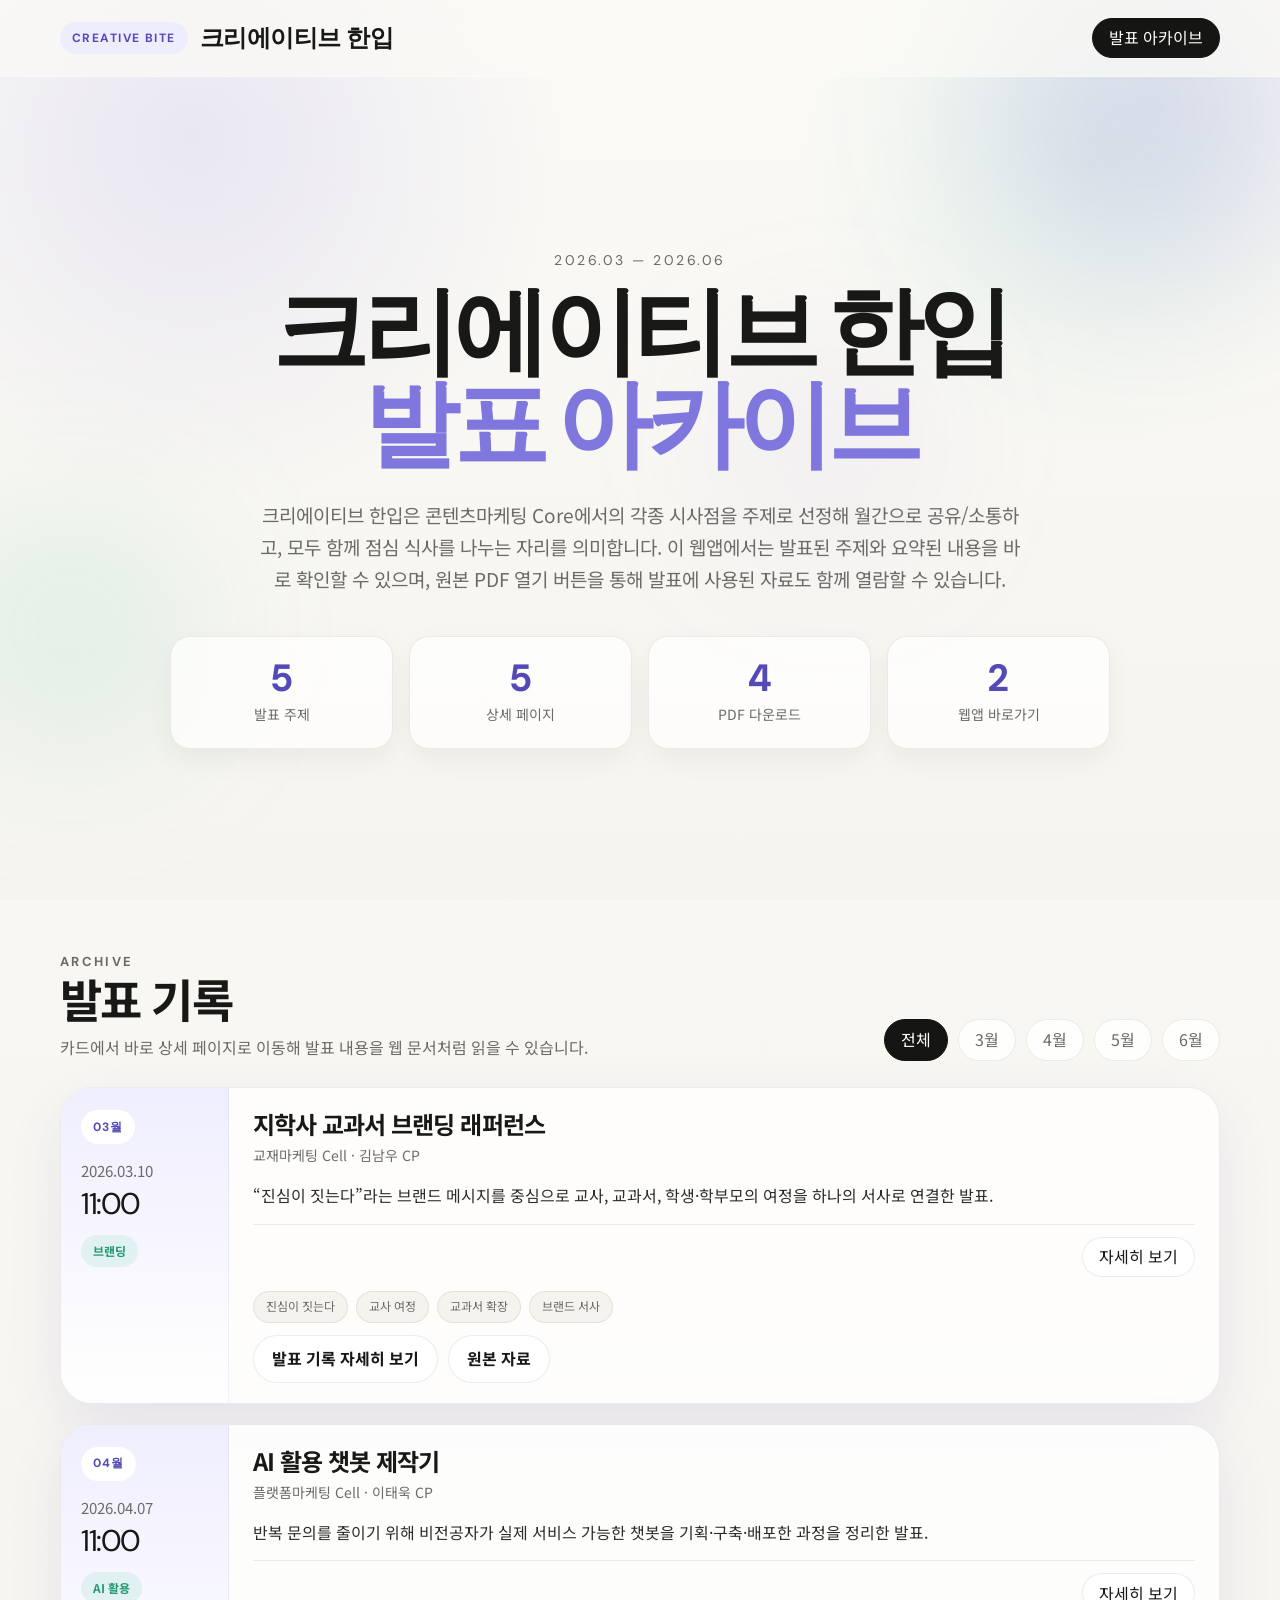
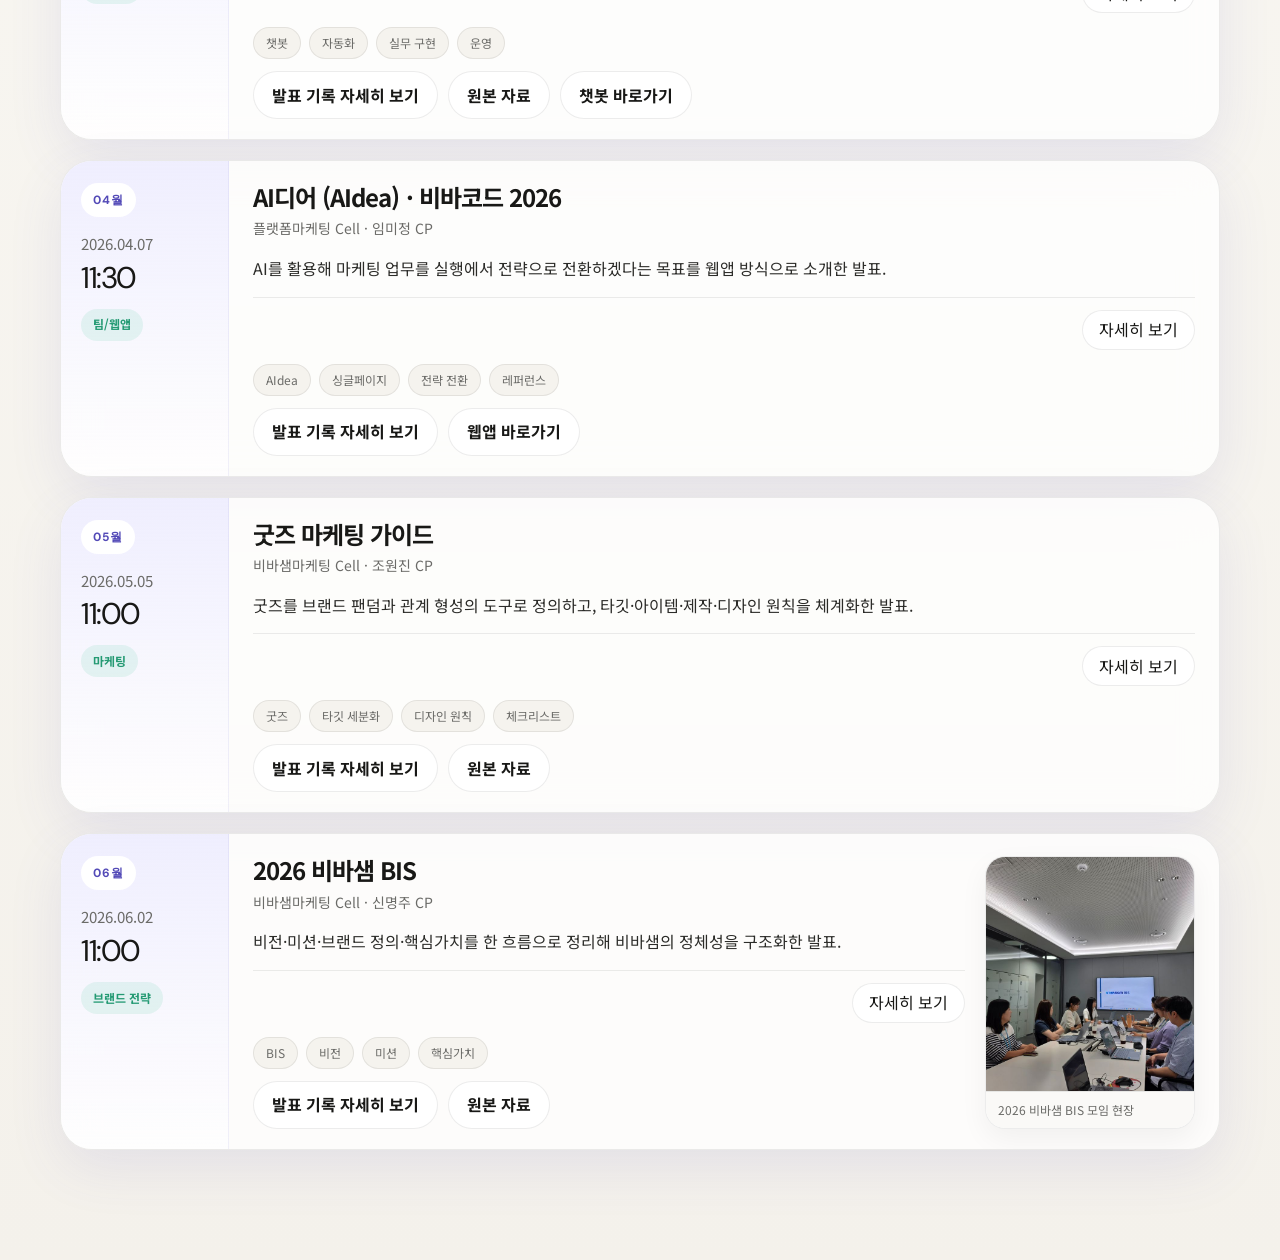
==== index.html @ b195ba06 "Update index.html" ====
<!DOCTYPE html>
<html lang="ko">
<head>
  <meta charset="UTF-8" />
  <meta name="viewport" content="width=device-width, initial-scale=1.0" />
  <title>크리에이티브 한입 · 2026 발표 아카이브</title>
  <meta name="description" content="2026년 3월부터 6월까지의 Creative Bite 발표를 주제별 상세 페이지로 연결하는 웹앱" />
  <link rel="preconnect" href="https://fonts.googleapis.com" />
  <link rel="preconnect" href="https://fonts.gstatic.com" crossorigin />
  <link href="https://fonts.googleapis.com/css2?family=DM+Sans:wght@400;500;700;800&family=Noto+Sans+KR:wght@300;400;500;700;800&display=swap" rel="stylesheet" />
  <link rel="stylesheet" href="./styles.css" />
</head>
<body>
  <div class="page-bg" aria-hidden="true">
    <span class="orb orb-a"></span>
    <span class="orb orb-b"></span>
    <span class="orb orb-c"></span>
  </div>
  <header class="site-header">
    <div class="container header-inner">
      <a class="brand" href="#top">
        <span class="brand-mark">Creative Bite</span>
        <strong>크리에이티브 한입</strong>
      </a>
      <nav class="site-nav">
        <a href="#archive" class="is-current">발표 아카이브</a>
      </nav>
    </div>
  </header>
  <main id="top">
    <section class="hero reveal">
      <div class="container hero-inner">
        <p class="hero-kicker">2026.03 — 2026.06</p>
        <h1>크리에이티브 한입<br /><span>발표 아카이브</span></h1>
        <p class="hero-desc">크리에이티브 한입은 콘텐츠마케팅 Core에서의 각종 시사점을 주제로 선정해 월간으로 공유/소통하고, 모두 함께 점심 식사를 나누는 자리를 의미합니다. 이 웹앱에서는 발표된 주제와 요약된 내용을 바로 확인할 수 있으며, 원본 PDF 열기 버튼을 통해 발표에 사용된 자료도 함께 열람할 수 있습니다.</p>
        <div class="hero-stats">
          <article class="stat-card"><strong>5</strong><span>발표 주제</span></article>
          <article class="stat-card"><strong>5</strong><span>상세 페이지</span></article>
          <article class="stat-card"><strong>4</strong><span>PDF 다운로드</span></article>
          <article class="stat-card"><strong>2</strong><span>웹앱 바로가기</span></article>
        </div>
      </div>
    </section>
    <section id="archive" class="archive-section">
      <div class="container">
        <div class="archive-top reveal">
          <div>
            <p class="section-kicker">Archive</p>
            <h2>발표 기록</h2>
            <p>카드에서 바로 상세 페이지로 이동해 발표 내용을 웹 문서처럼 읽을 수 있습니다.</p>
          </div>
          <div class="filter-group" role="tablist" aria-label="월별 필터">
            <button class="filter-chip is-active" type="button" data-filter="all">전체</button>
            <button class="filter-chip" type="button" data-filter="03">3월</button>
            <button class="filter-chip" type="button" data-filter="04">4월</button>
            <button class="filter-chip" type="button" data-filter="05">5월</button>
            <button class="filter-chip" type="button" data-filter="06">6월</button>
          </div>
        </div>
        <div id="sessionGrid" class="session-grid"></div>
      </div>
    </section>
  </main>
  <script>
const filters = document.querySelectorAll('.filter-chip');
const grid = document.getElementById('sessionGrid');
const sessions = [{"id": "s1", "slug": "session-01-branding.html", "month": "03", "date": "2026.03.10", "time": "11:00", "type": "브랜딩", "title": "지학사 교과서 브랜딩 래퍼런스", "speaker": "교재마케팅 Cell · 김남우 CP", "summary": "“진심이 짓는다”라는 브랜드 메시지를 중심으로 교사, 교과서, 학생·학부모의 여정을 하나의 서사로 연결한 발표.", "overview": "교과서를 단순한 제품 소개가 아니라 교육 현장을 함께 만드는 경험으로 재해석한 발표입니다. 교사의 생애 주기, 교과서의 콘텐츠 확장, 학생·학부모와 이어지는 성장 구조를 브랜드 언어로 번역했습니다.", "cover": "https://www.genspark.ai/api/files/s/9oQ9Ynzz", "sheet": "https://www.genspark.ai/api/files/s/b9rLdTDA", "pdf_asset": "./assets/pdfs/s1-branding.pdf", "tags": ["진심이 짓는다", "교사 여정", "교과서 확장", "브랜드 서사"], "sections": [["브랜드 메시지의 출발점", "발표의 중심은 “진심이 짓는다”입니다. 기능이나 스펙보다 교육을 대하는 태도를 브랜드 핵심으로 두고, 메시지 전체를 감정과 철학의 언어로 설계합니다."], ["선생님의 여정 설계", "임용 준비, 첫 수업, 수업 운영, 졸업식까지 교사의 시간을 세밀하게 관찰합니다. 브랜드는 특정 캠페인이 아니라 선생님의 긴 여정에 함께하는 조력자로 정의됩니다."], ["교과서 경험의 콘텐츠화", "교과서를 ASMR, 장르 영화제, 4컷 만화, 올림픽형 콘텐츠처럼 새롭게 번역합니다. 익숙한 학습 자료를 다시 보고 싶게 만드는 콘텐츠 전략이 핵심입니다."], ["T-Solution과 디지털 확장", "AI 디지털 교과서와 T-Solution을 통해 종이책 이후의 경험까지 연결합니다. 브랜드는 교재를 넘어서 수업 도구와 미래 교육 환경으로 확장됩니다."], ["학생·학부모 접점 확대", "장학, 상담, 문해력 강연 등 학생과 학부모로 이어지는 접점을 함께 설계합니다. 학교 안의 브랜드가 가정과 지역사회까지 확장되는 구조를 보여줍니다."], ["채널 운영의 관점", "유튜브, 인스타그램, 커뮤니티, 뉴스레터 등 여러 채널을 쓰더라도 메시지의 중심은 하나입니다. 결국 중요한 것은 채널 수가 아니라 진심의 일관성입니다."]], "highlights": ["브랜드는 기능보다 태도의 언어로 기억된다", "교사의 생애 여정을 함께 설계하는 브랜드", "교과서는 콘텐츠로 다시 태어날 수 있다", "디지털 확장은 제품 확장이 아니라 경험 확장이다"], "points": ["브랜드 메시지를 감정과 여정 중심으로 설계", "교과서 경험을 다양한 콘텐츠 포맷으로 번역", "AI 디지털 교과서와 연계한 미래 확장성 제시", "학생·학부모까지 연결되는 교육 브랜드 구조 제안"], "questions": ["우리 브랜드에서 가장 먼저 정리해야 할 진정성의 언어는 무엇인가?", "교사·학생·학부모를 하나의 경험으로 잇는 콘텐츠는 무엇이 될 수 있는가?", "제품 소개를 브랜드 서사로 전환하려면 어떤 표현이 필요한가?"], "links": [["원본 PDF 열기", "https://www.genspark.ai/api/files/s/IzLdm8oP"], ["자료 다운로드", "https://www.genspark.ai/api/files/s/IzLdm8oP"]]}, {"id": "s2", "slug": "session-02-chatbot.html", "month": "04", "date": "2026.04.07", "time": "11:00", "type": "AI 활용", "title": "AI 활용 챗봇 제작기", "speaker": "플랫폼마케팅 Cell · 이태욱 CP", "summary": "반복 문의를 줄이기 위해 비전공자가 실제 서비스 가능한 챗봇을 기획·구축·배포한 과정을 정리한 발표.", "overview": "이 발표는 단순히 AI 도구를 소개하는 것이 아니라, 실무 문제를 어떻게 정의하고 어떤 데이터 구조로 챗봇 품질을 높였는지를 보여줍니다. 기획, 데이터 정리, 구현, 배포, 운영까지 한 흐름으로 확인할 수 있습니다.", "cover": "https://www.genspark.ai/api/files/s/4UhWfB0h", "sheet": "https://www.genspark.ai/api/files/s/XIqtCAbv", "pdf_asset": "./assets/pdfs/s2-chatbot.pdf", "tags": ["챗봇", "자동화", "실무 구현", "운영"], "sections": [["문제 발견", "스콘 e-book과 PDF 관련 문의가 반복되면서 응대 효율 문제가 커졌습니다. 챗봇은 단순한 실험이 아니라 실제 고객 문의를 줄이기 위한 해법으로 출발합니다."], ["문의 유형 분류", "어떤 문의는 챗봇이 바로 답할 수 있고, 어떤 문의는 내부 확인이 필요합니다. 이 구분이 정확할수록 챗봇의 신뢰도와 운영 효율이 높아집니다."], ["도구 선택 전략", "ChatGPT, Claude, Genspark, Google AI Studio를 단계별 용도에 맞춰 조합합니다. 중요한 것은 최신 도구보다 업무 단계에 맞는 배치입니다."], ["데이터 구조화", "가입 경로, 자료 제공 범위, 교재 정보 같은 실무 데이터를 구조화해 챗봇 답변 기반을 만듭니다. AI 품질의 핵심은 결국 데이터 정리 수준입니다."], ["구현과 배포", "API 키 노출 이슈, 연결 오류, 배포 환경 문제를 해결하며 실제 웹앱 형태까지 구현합니다. 서비스 가능한 형태로 배포했다는 점이 이 발표의 강점입니다."], ["운영 시야", "챗봇은 배포 후가 더 중요합니다. 관리자 페이지, 답변 업데이트, 모델 업그레이드 계획까지 운영 관점이 함께 제시됩니다."]], "highlights": ["도구보다 먼저 정리해야 할 것은 문제 정의다", "챗봇의 품질은 데이터 구조에서 결정된다", "실험에서 끝나지 않고 배포 가능한 서비스로 연결했다", "운영까지 고려해야 진짜 실무형 AI 프로젝트가 된다"], "points": ["반복 문의 자동화와 이관 기준을 함께 설계", "여러 AI 도구를 단계별로 조합한 실무 전략 제시", "GitHub·Vercel 기반 실제 배포 경험 포함", "사후 운영과 업데이트 체계까지 고려한 설계"], "questions": ["우리 조직에서 가장 먼저 자동화할 수 있는 반복 문의는 무엇인가?", "정확한 답변을 위해 어떤 데이터부터 표준화해야 하는가?", "파일럿이 아닌 운영형 프로젝트로 가기 위해 필요한 조건은 무엇인가?"], "links": [["원본 PDF 열기", "https://www.genspark.ai/api/files/s/ui6oKfRd"], ["자료 다운로드", "https://www.genspark.ai/api/files/s/ui6oKfRd"], ["챗봇 바로가기", "https://visang-chatbot.vercel.app/"]]}, {"id": "s3", "slug": "session-03-aidea.html", "month": "04", "date": "2026.04.07", "time": "11:30", "type": "팀/웹앱", "title": "AI디어 (AIdea) · 비바코드 2026", "speaker": "플랫폼마케팅 Cell · 임미정 CP", "summary": "AI를 활용해 마케팅 업무를 실행에서 전략으로 전환하겠다는 목표를 웹앱 방식으로 소개한 발표.", "overview": "팀 소개, 핵심 목표, 레퍼런스, 일정, 협업 태도를 웹앱 구조로 자연스럽게 보여준 사례입니다. 발표 자료 자체가 경험형 인터페이스였기 때문에, 이번 아카이브의 상세 페이지 역시 그 흐름을 이어 웹 문서형으로 구성했습니다.", "cover": "", "sheet": "", "tags": ["AIdea", "싱글페이지", "전략 전환", "레퍼런스"], "sections": [["팀의 선언", "AI디어는 아이디어를 AI로 현실로 만드는 팀이라는 한 문장으로 시작합니다. 출발점부터 명확해서 페이지 전체가 같은 방향으로 읽힙니다."], ["세 가지 핵심 목표", "콘텐츠 기획·제작 자동화, 데이터 기반 성과 분석, 반복 업무 최소화라는 세 축이 발표의 중심입니다. 목표 정의가 간결해 전체 구조를 빠르게 이해할 수 있습니다."], ["레퍼런스 큐레이션", "피그마 버즈, 태블로, ChatGPT·Claude·Gemini, 나노바나나, Sora·Runway 등 다양한 레퍼런스가 이어집니다. 단순 나열이 아니라 어떤 업무를 바꿀지 맥락과 함께 제시됩니다."], ["웹앱 자체가 발표 방식", "문서가 아닌 싱글 페이지 웹앱을 통해 발표 내용을 전달합니다. 보는 방식과 전달 내용이 일치해 설득력이 높습니다."], ["활동 로드맵", "4월부터 11월까지의 일정이 단계별로 정리되어 프로젝트 로드맵처럼 읽힙니다. 탐색에서 적용까지의 흐름이 분명합니다."], ["AI와 사람의 협업 문화", "Special Thanks와 협업 레퍼런스를 통해 도구 사용을 넘어 새로운 협업 태도를 보여줍니다. AI를 동료처럼 다루는 감각이 인상적입니다."]], "highlights": ["아이디어 → 실행 → 효율 → 전략", "발표 자료가 곧 웹 경험이 되는 구조", "레퍼런스를 실행 언어로 번역한 팀 소개", "사람과 AI가 함께 만드는 협업 문화"], "points": ["팀 목표를 한눈에 읽히는 웹앱 구조로 정리", "실무형 AI 레퍼런스를 맥락 있게 큐레이션", "발표 방식 자체를 경험형 인터페이스로 설계", "이번 아카이브 상세 페이지의 기준 무드가 된 발표"], "questions": ["우리 팀은 AI를 통해 어떤 업무를 전략 업무로 바꾸고 싶은가?", "레퍼런스를 수집하는 단계에서 실행 단계로 넘어가기 위한 장치는 무엇인가?", "문서 대신 웹앱으로 발표할 때 전달 경험은 어떻게 달라지는가?"], "links": [["AIdea 웹앱 보기", "https://roraa21.github.io/AIdea/"]]}, {"id": "s4", "slug": "session-04-goods.html", "month": "05", "date": "2026.05.05", "time": "11:00", "type": "마케팅", "title": "굿즈 마케팅 가이드", "speaker": "비바샘마케팅 Cell · 조원진 CP", "summary": "굿즈를 브랜드 팬덤과 관계 형성의 도구로 정의하고, 타깃·아이템·제작·디자인 원칙을 체계화한 발표.", "overview": "굿즈를 예쁜 사은품이 아니라 브랜드 아이덴티티를 확장하는 매개체로 다룬 발표입니다. 타깃 세분화부터 제작사 체크리스트, 디자인 원칙까지 실무에 바로 적용할 수 있는 구조로 정리되어 있습니다.", "cover": "https://www.genspark.ai/api/files/s/DLvQC9Pe", "sheet": "https://www.genspark.ai/api/files/s/cSOfjOAx", "pdf_asset": "./assets/pdfs/s4-goods.pdf", "tags": ["굿즈", "타깃 세분화", "디자인 원칙", "체크리스트"], "sections": [["굿즈의 정의", "굿즈는 단순 증정품이 아니라 브랜드 정체성을 담는 파생 상품으로 제시됩니다. 사용성과 감정적 연결을 동시에 만드는 것이 핵심입니다."], ["5단계 프로세스", "타깃 세분화, 아이템 선정, 업체 서칭, 기획·디자인, 제작·발주라는 흐름으로 정리됩니다. 감이 아니라 프로세스로 접근하는 실무 감각이 돋보입니다."], ["타깃별 전략 차별화", "VIP, 관심 고객, 잠재 고객으로 구분해 예산과 아이템을 다르게 설계합니다. 누구에게 주는지에 따라 굿즈의 역할이 달라진다는 관점이 중요합니다."], ["아이템 라인업 설계", "프리미엄형, 실용형, 확산형으로 나뉜 아이템 구성이 제안됩니다. 굿즈를 단순히 예산으로만 고르지 않고 목적과 맥락으로 고릅니다."], ["업체 선정 체크리스트", "품질, 단가, 납기, 패키징, 샘플 확인 등 실행 단계에서 발생할 수 있는 리스크를 미리 점검합니다. 예쁜 시안보다 안정적인 실행이 더 중요하다는 메시지가 분명합니다."], ["비바샘다운 디자인", "로고를 과하게 드러내지 않고 비버샘 캐릭터와 블루톤의 톤앤매너를 자연스럽게 녹여냅니다. 결국 “소장하고 싶은 굿즈”가 되어야 한다는 관점입니다."]], "highlights": ["굿즈는 팬덤의 시작점이 될 수 있다", "같은 굿즈라도 타깃에 따라 전략이 달라진다", "체크리스트는 실행의 완성도를 만든다", "브랜드 노출보다 사용 경험이 먼저다"], "points": ["굿즈를 브랜드 관계 형성 도구로 재정의", "VIP·관심·잠재 고객별 전략 분리", "제작사 선정 시 실무 체크리스트 강화", "자연스러운 브랜드 표현을 위한 디자인 원칙 제시"], "questions": ["우리 브랜드 굿즈는 어떤 감정을 남겨야 하는가?", "타깃에 따라 아이템과 예산을 나누는 기준은 무엇이어야 하는가?", "브랜드 노출과 실제 사용성을 함께 만족시키는 표현은 무엇인가?"], "links": [["원본 PDF 열기", "https://www.genspark.ai/api/files/s/mjY7ss4R"], ["자료 다운로드", "https://www.genspark.ai/api/files/s/mjY7ss4R"]]}, {"id": "s5", "slug": "session-05-bis.html", "month": "06", "date": "2026.06.02", "time": "11:00", "type": "브랜드 전략", "title": "2026 비바샘 BIS", "speaker": "비바샘마케팅 Cell · 신명주 CP", "summary": "비전·미션·브랜드 정의·핵심가치를 한 흐름으로 정리해 비바샘의 정체성을 구조화한 발표.", "overview": "비바샘을 “교사를 가장 잘 이해하는 교수·학습 플랫폼”으로 정의하고, 브랜드가 지향해야 할 비전과 약속을 한 문장씩 선명하게 정리한 발표입니다. 전략 문서를 서비스 언어로 번역하기 좋은 구조를 가지고 있습니다.", "cover": "https://www.genspark.ai/api/files/s/xaPbjAXh", "sheet": "https://www.genspark.ai/api/files/s/4XzErFbE", "pdf_asset": "./assets/pdfs/s5-bis.pdf", "hero_image": "./assets/images/s5-bis-meeting.jpg", "hero_image_alt": "2026 비바샘 BIS 모임 회의 사진", "hero_image_caption": "2026 비바샘 BIS 모임 현장", "tags": ["BIS", "비전", "미션", "핵심가치"], "sections": [["브랜드 비전", "비바샘은 교수·학습 원스톱 생태계를 구축해 교사가 가장 먼저 찾는 파트너가 되는 것을 비전으로 둡니다. 플랫폼을 넘어 생태계라는 단어를 쓰는 점이 중요합니다."], ["브랜드 미션", "선생님이 원하는 교육을 실현하는 데 필요한 모든 것을 지원한다는 문장으로 미션이 정리됩니다. 기능 제공보다 교육 실현의 조력자 역할을 강조합니다."], ["브랜드 정의", "“선생님을 가장 잘 이해하는 교수·학습 플랫폼”이라는 정의가 발표의 중심축입니다. 누구를 위해 존재하는지, 어떤 태도를 갖는지 한 문장으로 명확히 보여줍니다."], ["핵심가치", "현장성, 혁신, 동행이라는 세 가지 가치가 제시됩니다. 실용성, AI·에듀테크, 여정 지원이 각각의 가치와 연결됩니다."], ["에센스와 약속", "상상하던 교육의 실현이라는 브랜드 에센스가 약속의 문장으로 이어집니다. 추상적인 브랜드 표현을 서비스 경험 언어로 옮기기 쉽도록 정리된 구조입니다."], ["태그라인과 슬로건", "“선생님 곁의 가장 완벽한 교육 파트너”, “내일을 위한 매일의 선택” 등의 문장이 브랜드 말투를 완성합니다. 전략이 곧 문장 시스템으로 정리된 사례입니다."]], "highlights": ["원스톱 교수·학습 생태계", "교사를 가장 잘 이해하는 플랫폼", "현장성 · 혁신 · 동행", "전략 문장이 곧 브랜드 경험의 기준이 된다"], "points": ["비전·미션·정의를 한 흐름으로 명확히 연결", "교사 이해를 브랜드 중심축으로 설정", "핵심가치를 서비스 방향성과 연결", "태그라인·슬로건까지 일관된 메시지 시스템 구축"], "questions": ["우리 서비스가 실제로 가장 잘 전달하는 브랜드 가치는 무엇인가?", "교사가 가장 먼저 찾는 파트너가 되기 위해 보완할 경험은 무엇인가?", "브랜드 정의를 실제 기능과 콘텐츠로 바꿀 때 필요한 우선순위는 무엇인가?"], "links": [["원본 PDF 열기", "https://www.genspark.ai/api/files/s/uDLeTXw8"], ["자료 다운로드", "https://www.genspark.ai/api/files/s/uDLeTXw8"]]}];

function cardTemplate(session){
  const primaryLink = session.pdf_asset
    ? session.pdf_asset
    : (session.links && session.links.length ? (session.links.find(link => !link[0].includes('챗봇')) || [null, ''])[1] : '');
  const primaryLabel = session.pdf_asset
    ? '원본 자료'
    : ((session.links && session.links.length && (session.links.find(link => !link[0].includes('챗봇')) || ['',''])[0].includes('웹앱')) ? '웹앱 바로가기' : '원본 자료');
  const resourceBtn = primaryLink
    ? `<a class="topic-btn secondary" href="${primaryLink}" target="_blank" rel="noreferrer">${primaryLabel}</a>`
    : '';
  const chatbotLink = session.links && session.links.length
    ? session.links.find(link => link[0].includes('챗봇'))
    : null;
  const chatbotBtn = chatbotLink
    ? `<a class="topic-btn secondary" href="${chatbotLink[1]}" target="_blank" rel="noreferrer">챗봇 바로가기</a>`
    : '';
  const points = session.points ? session.points.slice(0, 3).map(point => `<li>${point}</li>`).join('') : '';
  const archivePhoto = session.hero_image
    ? `<figure class="session-photo"><img src="${session.hero_image}" alt="${session.hero_image_alt || session.title}" /><figcaption>${session.hero_image_caption || session.title}</figcaption></figure>`
    : '';
  const topClass = session.hero_image ? 'session-top has-media' : 'session-top';
  return `
    <article class="session-card reveal">
      <div class="session-shell">
        <aside class="session-aside">
          <span class="month-chip">${session.month}월</span>
          <p class="session-date">${session.date}</p>
          <p class="session-time">${session.time}</p>
          <span class="type-chip">${session.type}</span>
        </aside>
        <div class="session-main">
          <div class="${topClass}">
            <div class="session-top-copy">
              <h3 class="session-title">${session.title}</h3>
              <p class="session-speaker">${session.speaker}</p>
              <p class="session-summary">${session.summary}</p>
              <div class="session-divider"></div>
              <div class="session-control-row"><button class="toggle-btn" type="button">자세히 보기</button></div>
              <div class="tag-list">${session.tags.map(tag => `<span class="tag">${tag}</span>`).join('')}</div>
              <div class="session-actions">
                <a class="topic-btn secondary" href="./${session.slug}">발표 기록 자세히 보기</a>
                ${resourceBtn}
                ${chatbotBtn}
              </div>
            </div>
            ${archivePhoto}
          </div>
          <div class="session-detail">
            <div class="detail-grid">
              <section class="detail-panel">
                <h4>발표 개요</h4>
                <p>${session.overview}</p>
              </section>
              <section class="detail-panel">
                <h4>핵심 포인트</h4>
                <ul class="bullet-list">${points}</ul>
              </section>
            </div>
          </div>
        </div>
      </div>
    </article>`;
}

function render(filter='all'){
  const filtered = filter === 'all' ? sessions : sessions.filter(s => s.month === filter);
  grid.innerHTML = filtered.map(cardTemplate).join('');
  grid.querySelectorAll('.toggle-btn').forEach(btn => {
    btn.addEventListener('click', () => {
      const card = btn.closest('.session-card');
      const opened = card.classList.toggle('is-open');
      btn.textContent = opened ? '접기' : '자세히 보기';
    });
  });
  observeReveals();
}

filters.forEach(btn => {
  btn.addEventListener('click', () => {
    filters.forEach(b => b.classList.remove('is-active'));
    btn.classList.add('is-active');
    render(btn.dataset.filter);
  });
});

function observeReveals(){
  const els = document.querySelectorAll('.reveal');
  const io = new IntersectionObserver((entries) => {
    entries.forEach(entry => { if(entry.isIntersecting) entry.target.classList.add('is-visible'); });
  }, {threshold:.12});
  els.forEach(el => io.observe(el));
}

render();
observeReveals();
</script>
</body>
</html>
---- styles.css ----
:root {
  --bg: #fbfaf6;
  --bg-2: #f4f1eb;
  --surface: rgba(255,255,255,.82);
  --surface-strong: rgba(255,255,255,.96);
  --line: rgba(18,18,18,.08);
  --line-strong: rgba(83,74,183,.16);
  --text: #181816;
  --text-muted: #6b6b68;
  --purple-100: #eeedfe;
  --purple-300: #afa9ec;
  --purple-500: #7f77dd;
  --purple-700: #534ab7;
  --mint-100: #e1f5ee;
  --mint-500: #249a73;
  --ink: #151513;
  --shadow: 0 18px 54px rgba(83,74,183,.10);
  --shadow-soft: 0 10px 28px rgba(0,0,0,.05);
  --radius-xl: 32px;
  --radius-lg: 26px;
  --radius-md: 20px;
  --radius-sm: 16px;
  --container: 1160px;
}
*{box-sizing:border-box}
html{scroll-behavior:smooth}
body{margin:0;font-family:'Noto Sans KR',sans-serif;background:linear-gradient(180deg,var(--bg),var(--bg-2));color:var(--text);line-height:1.7;overflow-x:hidden}
a{text-decoration:none;color:inherit}
img{max-width:100%;display:block}
button{font:inherit}
.page-bg{position:fixed;inset:0;pointer-events:none;z-index:-1;background:radial-gradient(circle at 15% 15%, rgba(127,119,221,.14), transparent 28%),radial-gradient(circle at 85% 18%, rgba(93,202,165,.12), transparent 22%),linear-gradient(180deg,#fbfaf6 0%,#f6f4ef 100%)}
.orb{position:absolute;border-radius:999px;filter:blur(80px);animation:float 9s ease-in-out infinite}
.orb-a{width:320px;height:320px;top:-50px;right:-30px;background:rgba(127,119,221,.20)}
.orb-b{width:220px;height:220px;left:-40px;bottom:18%;background:rgba(93,202,165,.18);animation-delay:2s}
.orb-c{width:170px;height:170px;left:58%;top:40%;background:rgba(175,169,236,.16);animation-delay:4s}
@keyframes float{0%,100%{transform:translate(0,0)}50%{transform:translate(10px,-22px)}}
.container{width:min(calc(100% - 40px), var(--container));margin:0 auto}
.site-header{position:sticky;top:0;z-index:20;backdrop-filter:blur(18px);background:rgba(251,250,246,.72);border-bottom:1px solid rgba(255,255,255,.4)}
.header-inner{min-height:76px;display:flex;align-items:center;justify-content:space-between;gap:24px}
.brand{display:inline-flex;align-items:center;gap:12px;font-family:'DM Sans',sans-serif;letter-spacing:-.03em}
.brand-mark{display:inline-flex;align-items:center;justify-content:center;min-height:32px;padding:0 12px;border-radius:999px;background:var(--purple-100);color:var(--purple-700);font-size:12px;font-weight:700;letter-spacing:.12em;text-transform:uppercase}
.brand strong{font-size:24px}
.site-nav{display:flex;gap:12px;flex-wrap:wrap}
.site-nav a{min-height:40px;padding:0 16px;border-radius:999px;border:1px solid var(--line);display:inline-flex;align-items:center;background:rgba(255,255,255,.8);color:var(--text-muted)}
.site-nav a:hover,.site-nav a.is-current{background:var(--ink);border-color:var(--ink);color:#fff}
.hero{min-height:calc(100vh - 76px);display:flex;align-items:center;text-align:center;padding:88px 0 68px}
.hero-inner{max-width:940px}
.hero-kicker,.page-kicker{margin:0 0 14px;font-family:'DM Sans',sans-serif;color:var(--text-muted);font-size:14px;letter-spacing:.18em;text-transform:uppercase}
h1,.page-title{margin:0;font-family:'DM Sans',sans-serif;line-height:.96;letter-spacing:-.06em}
h1{font-size:clamp(52px,8vw,96px)}
h1 span,.page-title span{color:var(--purple-500)}
.hero-desc{max-width:760px;margin:28px auto 0;font-size:19px;color:var(--text-muted)}
.page-desc{max-width:760px;margin:18px 0 0;font-size:18px;color:var(--text-muted)}
.hero-actions{display:flex;justify-content:center;gap:12px;flex-wrap:wrap;margin-top:32px}
.hero-btn,.topic-btn,.back-btn,.link-chip{min-height:48px;padding:0 18px;border-radius:999px;border:1px solid var(--line);display:inline-flex;align-items:center;justify-content:center;gap:8px;transition:.2s ease}
.hero-btn.primary,.back-btn.primary{background:var(--ink);border-color:var(--ink);color:#fff}
.hero-btn.secondary,.topic-btn,.topic-btn.primary,.topic-btn.secondary,.back-btn.secondary,.link-chip{background:rgba(255,255,255,.88);color:var(--text)}
.hero-btn:hover,.topic-btn:hover,.back-btn:hover,.link-chip:hover{transform:translateY(-2px);box-shadow:var(--shadow-soft)}
.hero-stats{display:grid;grid-template-columns:repeat(4,minmax(0,1fr));gap:16px;margin-top:40px}
.stat-card{padding:22px 18px;border-radius:var(--radius-md);border:1px solid var(--line);background:rgba(255,255,255,.72);box-shadow:var(--shadow-soft)}
.stat-card strong{display:block;font-family:'DM Sans',sans-serif;font-size:38px;line-height:1;color:var(--purple-700)}
.stat-card span{display:block;margin-top:6px;color:var(--text-muted);font-size:14px}
.archive-section{padding:40px 0 110px}
.archive-top{display:flex;align-items:end;justify-content:space-between;gap:24px;flex-wrap:wrap;margin-bottom:26px}
.section-kicker{margin:0 0 8px;color:var(--purple-500);font-family:'DM Sans',sans-serif;font-size:13px;font-weight:700;letter-spacing:.18em;text-transform:uppercase}
.archive-top h2{margin:0;font-size:clamp(30px,4vw,46px);letter-spacing:-.04em;line-height:1.1}
.archive-top p{margin:10px 0 0;color:var(--text-muted)}
.filter-group{display:flex;flex-wrap:wrap;gap:10px}
.filter-chip{min-height:42px;padding:0 16px;border-radius:999px;border:1px solid var(--line);background:rgba(255,255,255,.84);color:var(--text-muted);cursor:pointer;transition:.2s ease}
.filter-chip:hover,.filter-chip.is-active{background:var(--ink);border-color:var(--ink);color:#fff}
.session-grid{display:grid;gap:20px}
.session-card{border:1px solid var(--line);background:rgba(255,255,255,.78);backdrop-filter:blur(18px);box-shadow:var(--shadow);border-radius:var(--radius-xl);overflow:hidden;transition:transform .22s ease, box-shadow .22s ease, border-color .22s ease}
.session-card:hover{transform:translateY(-4px);border-color:var(--line-strong)}
.session-shell{display:grid;grid-template-columns:168px 1fr}
.session-aside{padding:22px 20px;background:linear-gradient(180deg, rgba(238,237,254,.94), rgba(255,255,255,.58));border-right:1px solid rgba(83,74,183,.08)}
.month-chip,.type-chip,.tag{border-radius:999px}
.month-chip{display:inline-flex;min-height:34px;align-items:center;padding:0 12px;background:#fff;color:var(--purple-700);font-family:'DM Sans',sans-serif;font-size:12px;font-weight:700;letter-spacing:.08em}
.session-date{margin:14px 0 0;font-size:15px;color:var(--text-muted)}
.session-time{margin:6px 0 0;font-size:30px;font-family:'DM Sans',sans-serif;line-height:1;letter-spacing:-.05em}
.type-chip{display:inline-flex;min-height:32px;align-items:center;padding:0 12px;margin-top:16px;background:rgba(93,202,165,.14);color:var(--mint-500);font-size:12px;font-weight:700}
.session-main{padding:22px 24px 20px}
.session-top{display:block}
.session-top.has-media{display:grid;grid-template-columns:minmax(0,1fr) 210px;gap:20px;align-items:stretch}
.session-top-copy{min-width:0;display:flex;flex-direction:column}
.session-title{margin:0;font-size:24px;line-height:1.18;letter-spacing:-.04em}
.session-speaker{margin:6px 0 0;color:var(--text-muted);font-size:14px}
.session-summary{margin:14px 0 0;color:#2c2c29;font-size:16px;line-height:1.72;word-break:keep-all}
.session-overview{margin:16px 0 0;color:var(--text-muted);font-size:15px}
.session-divider{height:1px;background:var(--line);margin:14px 0 12px}
.session-control-row{display:flex;justify-content:flex-end}
.session-photo{margin:0;overflow:hidden;border-radius:20px;border:1px solid var(--line);background:#fff;box-shadow:var(--shadow-soft);display:flex;flex-direction:column;height:100%}
.session-photo img{width:100%;height:100%;display:block;flex:1 1 auto;min-height:0;aspect-ratio:auto;object-fit:cover}
.session-photo figcaption{padding:8px 12px;border-top:1px solid var(--line);background:#faf9f7;color:var(--text-muted);font-size:12px}
.tag-list{display:flex;flex-wrap:wrap;gap:8px;margin-top:14px}
.tag{display:inline-flex;min-height:32px;align-items:center;padding:0 12px;background:#f5f3ee;border:1px solid var(--line);color:var(--text-muted);font-size:12px}
.session-actions{display:flex;gap:10px;flex-wrap:wrap;margin-top:12px}
.topic-btn{font-weight:700}
.toggle-btn{min-height:40px;padding:0 16px;border-radius:999px;border:1px solid var(--line);background:rgba(255,255,255,.9);color:var(--text);cursor:pointer;transition:.2s ease;white-space:nowrap}
.toggle-btn:hover{transform:translateY(-2px);box-shadow:var(--shadow-soft)}
.session-detail{display:none;margin-top:14px;padding-top:14px;border-top:1px solid var(--line)}
.session-card.is-open .session-detail{display:block}
.detail-grid{display:grid;grid-template-columns:1fr 1fr;gap:14px}
.detail-panel{padding:18px;border-radius:20px;border:1px solid var(--line);background:rgba(255,255,255,.68)}
.detail-panel h4{margin:0 0 10px;font-size:17px;letter-spacing:-.03em}
.detail-panel p{margin:0;color:var(--text-muted);font-size:14px}
.detail-panel .bullet-list{gap:8px}
.link-row{display:flex;gap:8px;flex-wrap:wrap}
.page-shell{padding:44px 0 96px}
.page-head{display:block;width:100%}
.page-hero,.content-panel,.side-panel{border:1px solid var(--line);background:rgba(255,255,255,.82);backdrop-filter:blur(18px);box-shadow:var(--shadow);border-radius:var(--radius-xl)}
.page-hero{padding:30px;width:100%}
.page-hero.has-media{display:grid;grid-template-columns:minmax(0,1fr) 360px;gap:24px;align-items:start}
.page-hero-copy{min-width:0}
.page-hero-media{display:grid;gap:10px}
.page-photo{overflow:hidden;border-radius:24px;border:1px solid var(--line);background:#fff;box-shadow:var(--shadow-soft)}
.page-photo img{width:100%;height:100%;object-fit:cover;aspect-ratio:4/5}
.page-photo figcaption{padding:12px 14px;border-top:1px solid var(--line);background:#faf9f7;color:var(--text-muted);font-size:13px}
.page-title{font-size:clamp(36px,5vw,58px);max-width:none;line-height:1.12;letter-spacing:-.05em;text-wrap:balance}
.meta-row{display:flex;gap:8px;flex-wrap:wrap;margin-bottom:18px}
.meta-chip{display:inline-flex;min-height:34px;align-items:center;padding:0 12px;border-radius:999px;background:var(--purple-100);color:var(--purple-700);font-size:12px;font-weight:700}
.page-kicker{display:inline-flex;align-items:center;min-height:34px;padding:0 12px;border-radius:999px;background:#f5f3ee;border:1px solid var(--line);margin-bottom:16px}
.page-record-label{margin:14px 0 0;color:var(--purple-700);font-family:'DM Sans',sans-serif;font-size:15px;font-weight:700;letter-spacing:.04em}
.page-speaker{margin:16px 0 0;color:var(--text-muted);font-size:16px}
.page-summary{margin:18px 0 0;font-size:20px;line-height:1.75;color:#2b2b29;max-width:none;width:100%;word-break:keep-all;overflow-wrap:normal;line-break:strict;text-wrap:auto}
.page-desc{max-width:none;width:100%;line-height:1.82;word-break:keep-all;overflow-wrap:normal;line-break:strict;text-wrap:auto}
.action-row{display:flex;gap:10px;flex-wrap:wrap;margin-top:24px}
.jump-row{display:flex;gap:10px;flex-wrap:wrap;margin-top:16px}
.page-preview{padding:22px}
.preview-figure{border-radius:24px;overflow:hidden;border:1px solid var(--line);background:#fff;box-shadow:var(--shadow-soft)}
.preview-figure + .preview-figure{margin-top:14px}
.preview-caption{padding:12px 14px;color:var(--text-muted);font-size:13px;border-top:1px solid var(--line);background:#faf9f7}
.preview-empty{padding:28px;border-radius:24px;background:linear-gradient(135deg, rgba(238,237,254,.9), rgba(255,255,255,.92));color:var(--text-muted)}
.page-grid{display:grid;grid-template-columns:1fr 320px;gap:22px;margin-top:18px}
.content-panel{padding:26px}
.side-stack{display:grid;gap:18px}
.side-panel{padding:20px}
.panel-title{margin:0 0 14px;font-size:20px;letter-spacing:-.03em}
.section-list{display:grid;gap:16px}
.section-card{padding:20px;border-radius:22px;border:1px solid var(--line);background:rgba(255,255,255,.7)}
.section-no{display:inline-flex;width:38px;height:38px;align-items:center;justify-content:center;border-radius:12px;background:var(--purple-100);color:var(--purple-700);font-family:'DM Sans',sans-serif;font-weight:800}
.section-card h3{margin:14px 0 8px;font-size:24px;line-height:1.2;letter-spacing:-.04em}
.section-card p{margin:0;color:var(--text-muted)}
.bullet-list,.question-list{margin:0;padding-left:20px;display:grid;gap:10px}
.bullet-list li,.question-list li{color:#2b2b29}
.highlight-list{display:grid;gap:10px}
.highlight-item{padding:14px 16px;border-radius:18px;background:linear-gradient(135deg, rgba(238,237,254,.78), rgba(255,255,255,.96));border:1px solid rgba(83,74,183,.10)}
.back-row{display:flex;justify-content:space-between;align-items:center;gap:14px;flex-wrap:wrap;margin-bottom:18px}
.footer-note{margin-top:18px;color:var(--text-muted);font-size:13px}
.reveal{opacity:0;transform:translateY(30px);transition:opacity .7s ease, transform .7s ease}
.reveal.is-visible{opacity:1;transform:translateY(0)}
@media (max-width: 980px){.session-shell,.page-grid,.detail-grid,.page-hero.has-media,.session-top.has-media{grid-template-columns:1fr}.site-nav{display:none}.hero-stats{grid-template-columns:repeat(2,minmax(0,1fr))}.session-aside{border-right:0;border-bottom:1px solid rgba(83,74,183,.08)}}
@media (max-width: 760px){.container{width:min(calc(100% - 28px), var(--container))}.hero{min-height:auto;padding:74px 0 44px}.session-main,.session-aside,.page-hero,.content-panel,.side-panel,.detail-panel{padding:18px}.session-title{font-size:22px}.page-title{font-size:34px;max-width:100%}.session-actions,.hero-actions,.action-row{flex-direction:column;align-items:stretch}.topic-btn,.hero-btn,.back-btn,.link-chip,.toggle-btn{width:100%}.hero-stats{grid-template-columns:1fr}.session-control-row{justify-content:stretch}}
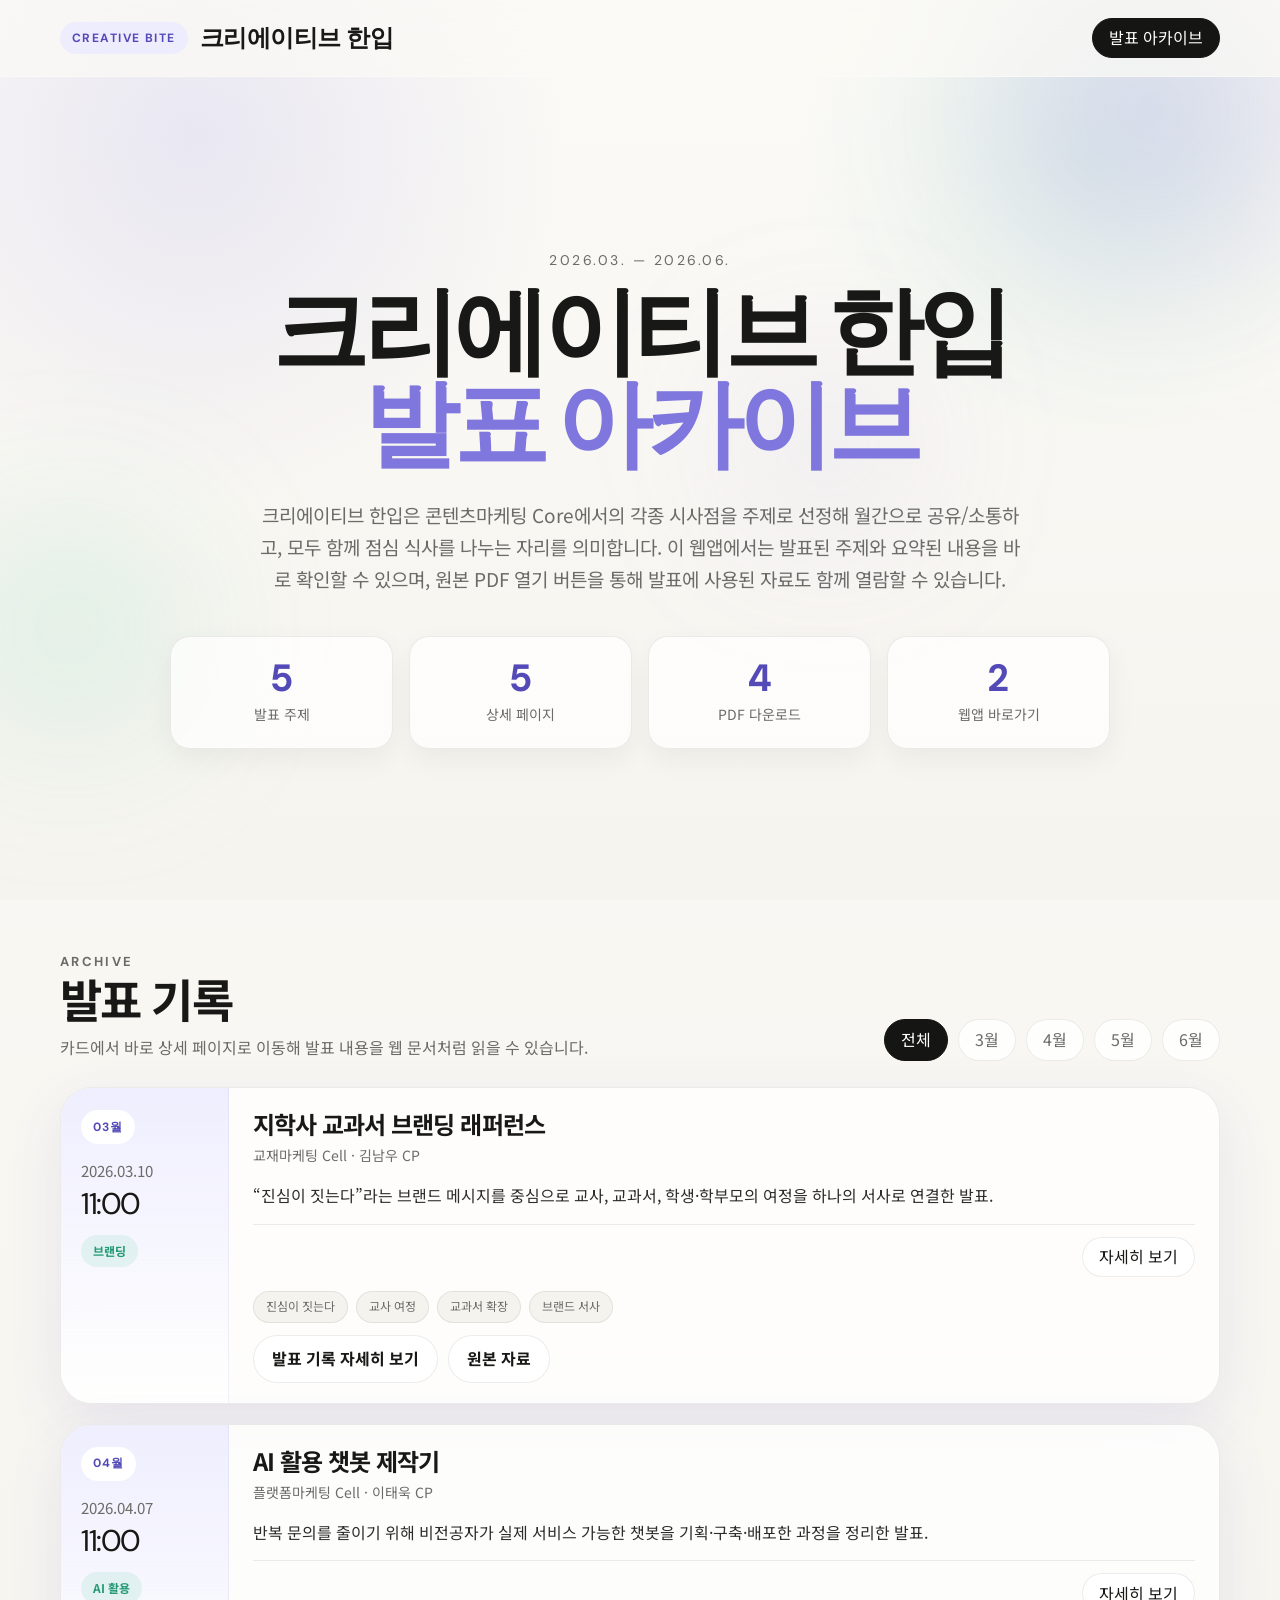
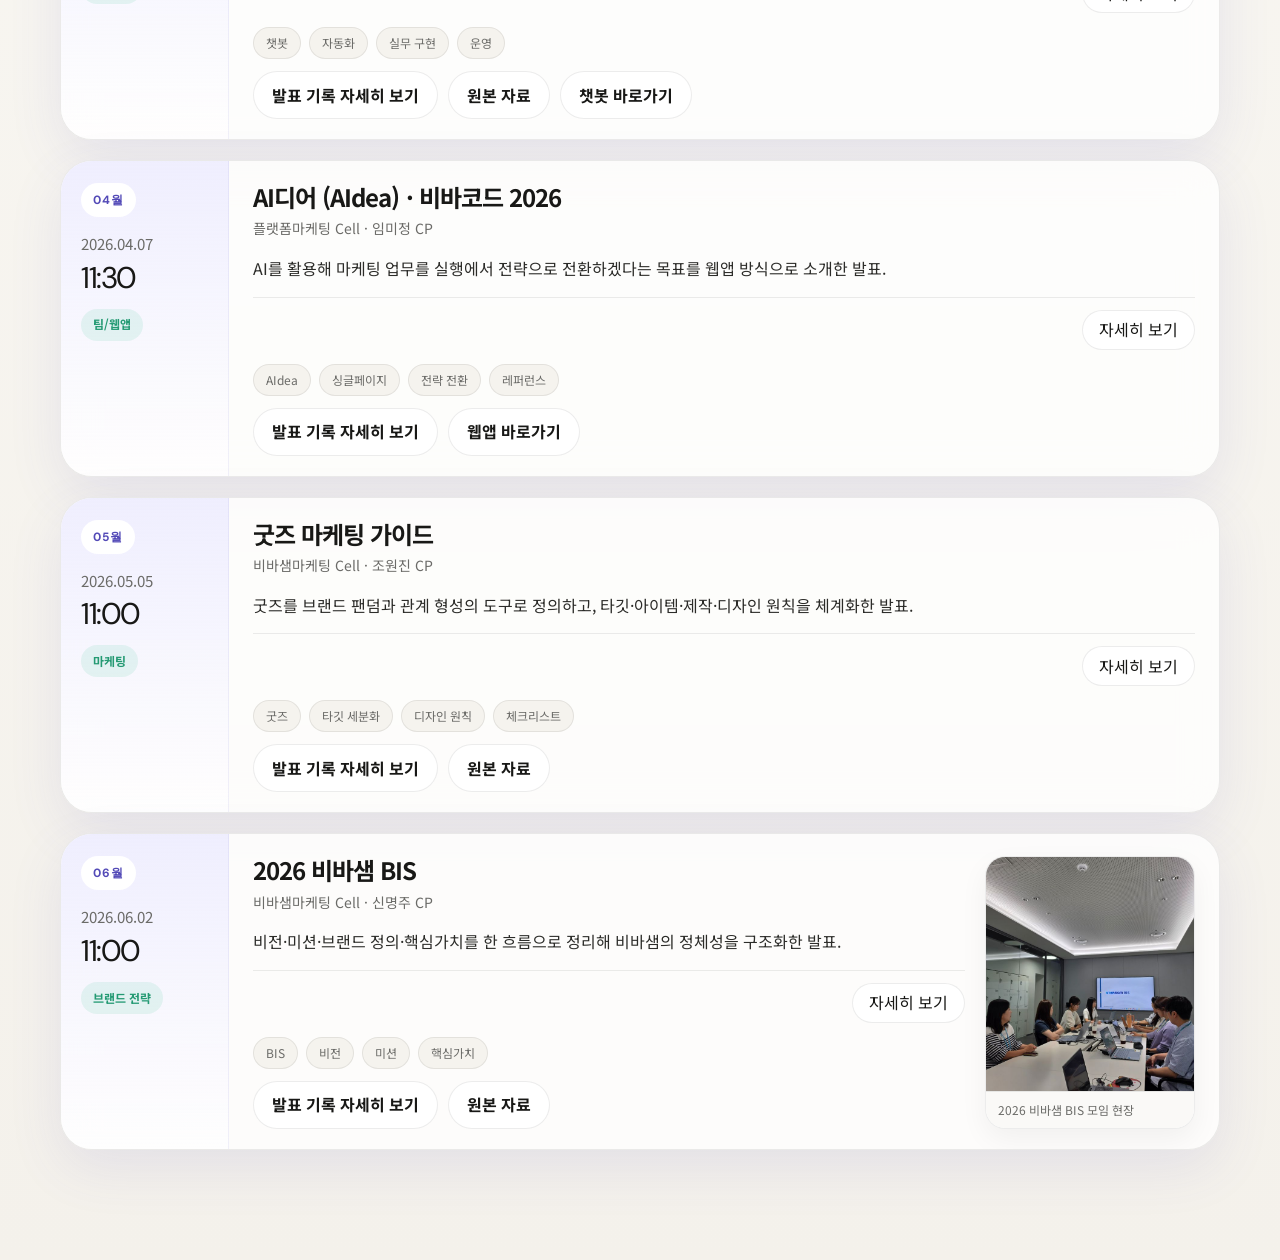
==== commit 1908274c: "Update index.html" ====
--- a/index.html
+++ b/index.html
@@ -30,7 +30,7 @@
   <main id="top">
     <section class="hero reveal">
       <div class="container hero-inner">
-        <p class="hero-kicker">2026.03 — 2026.06</p>
+        <p class="hero-kicker">2026.03. — 2026.06.</p>
         <h1>크리에이티브 한입<br /><span>발표 아카이브</span></h1>
         <p class="hero-desc">크리에이티브 한입은 콘텐츠마케팅 Core에서의 각종 시사점을 주제로 선정해 월간으로 공유/소통하고, 모두 함께 점심 식사를 나누는 자리를 의미합니다. 이 웹앱에서는 발표된 주제와 요약된 내용을 바로 확인할 수 있으며, 원본 PDF 열기 버튼을 통해 발표에 사용된 자료도 함께 열람할 수 있습니다.</p>
         <div class="hero-stats">
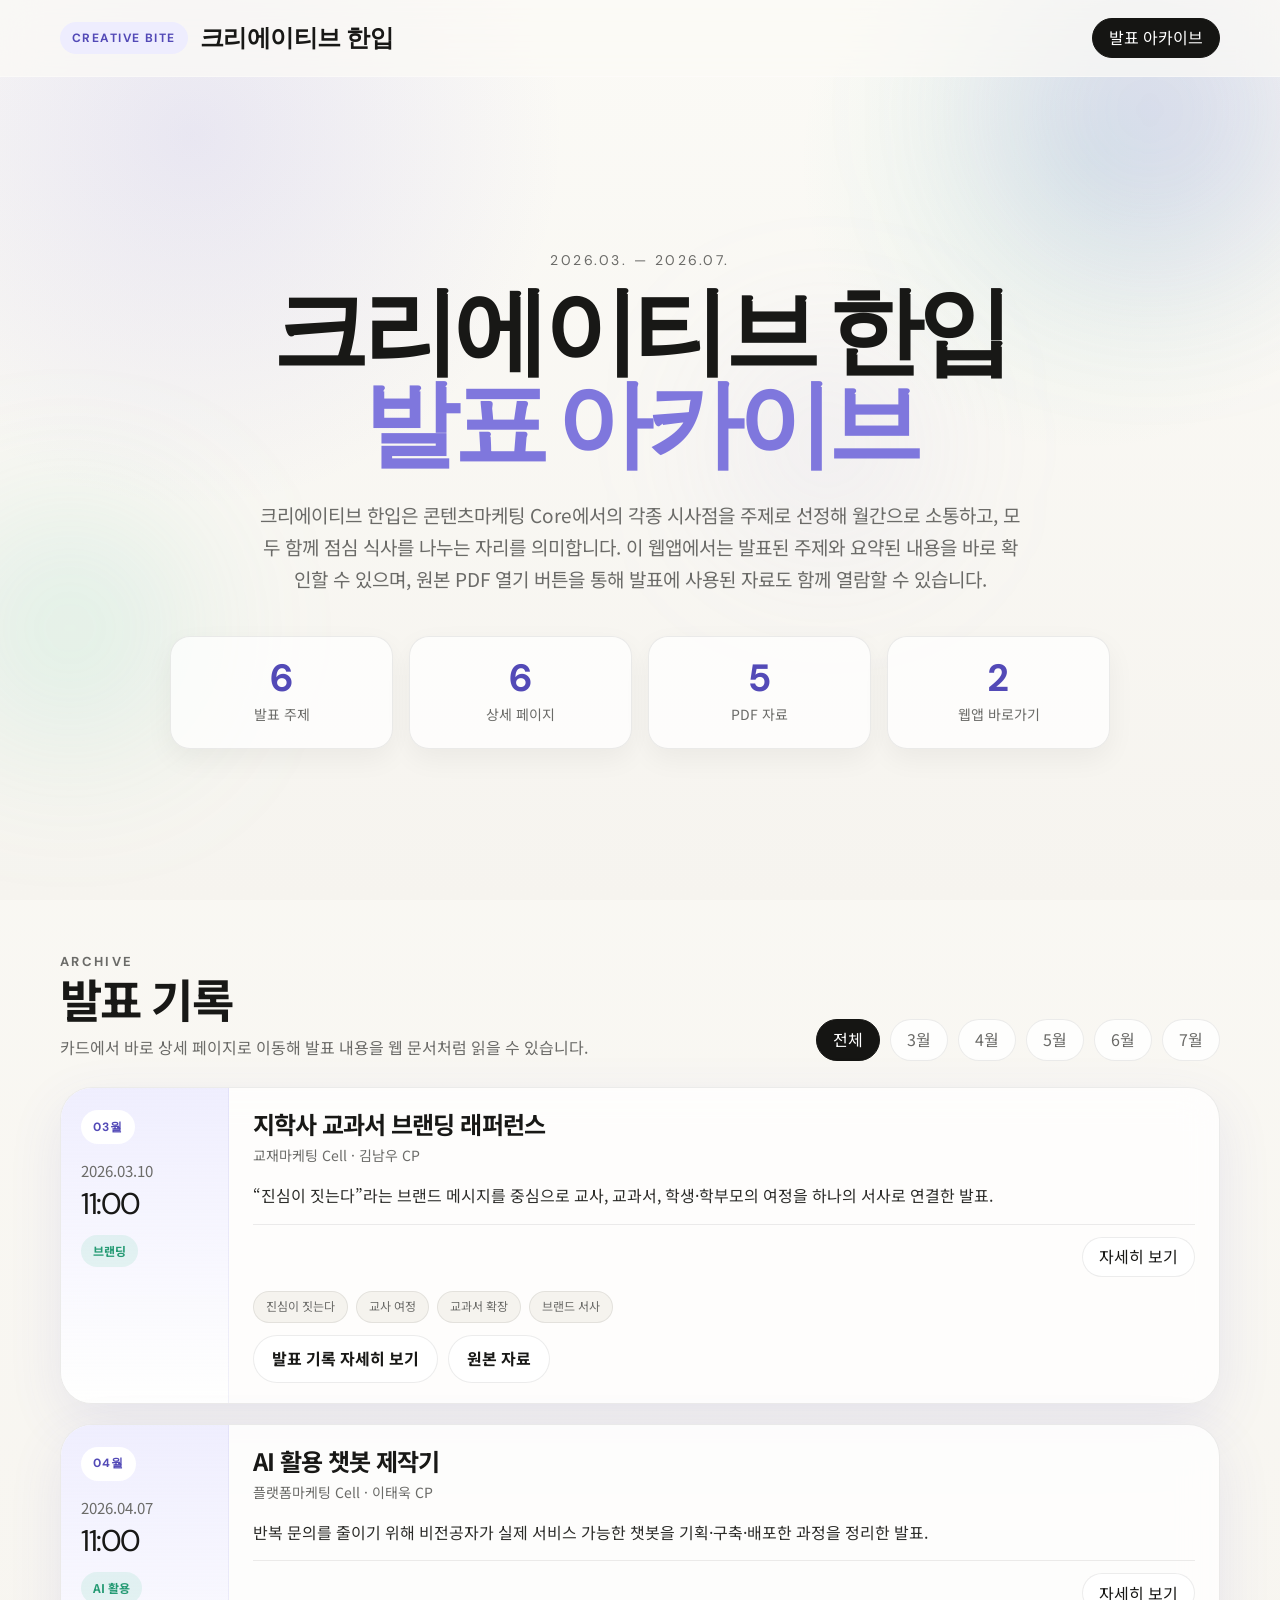
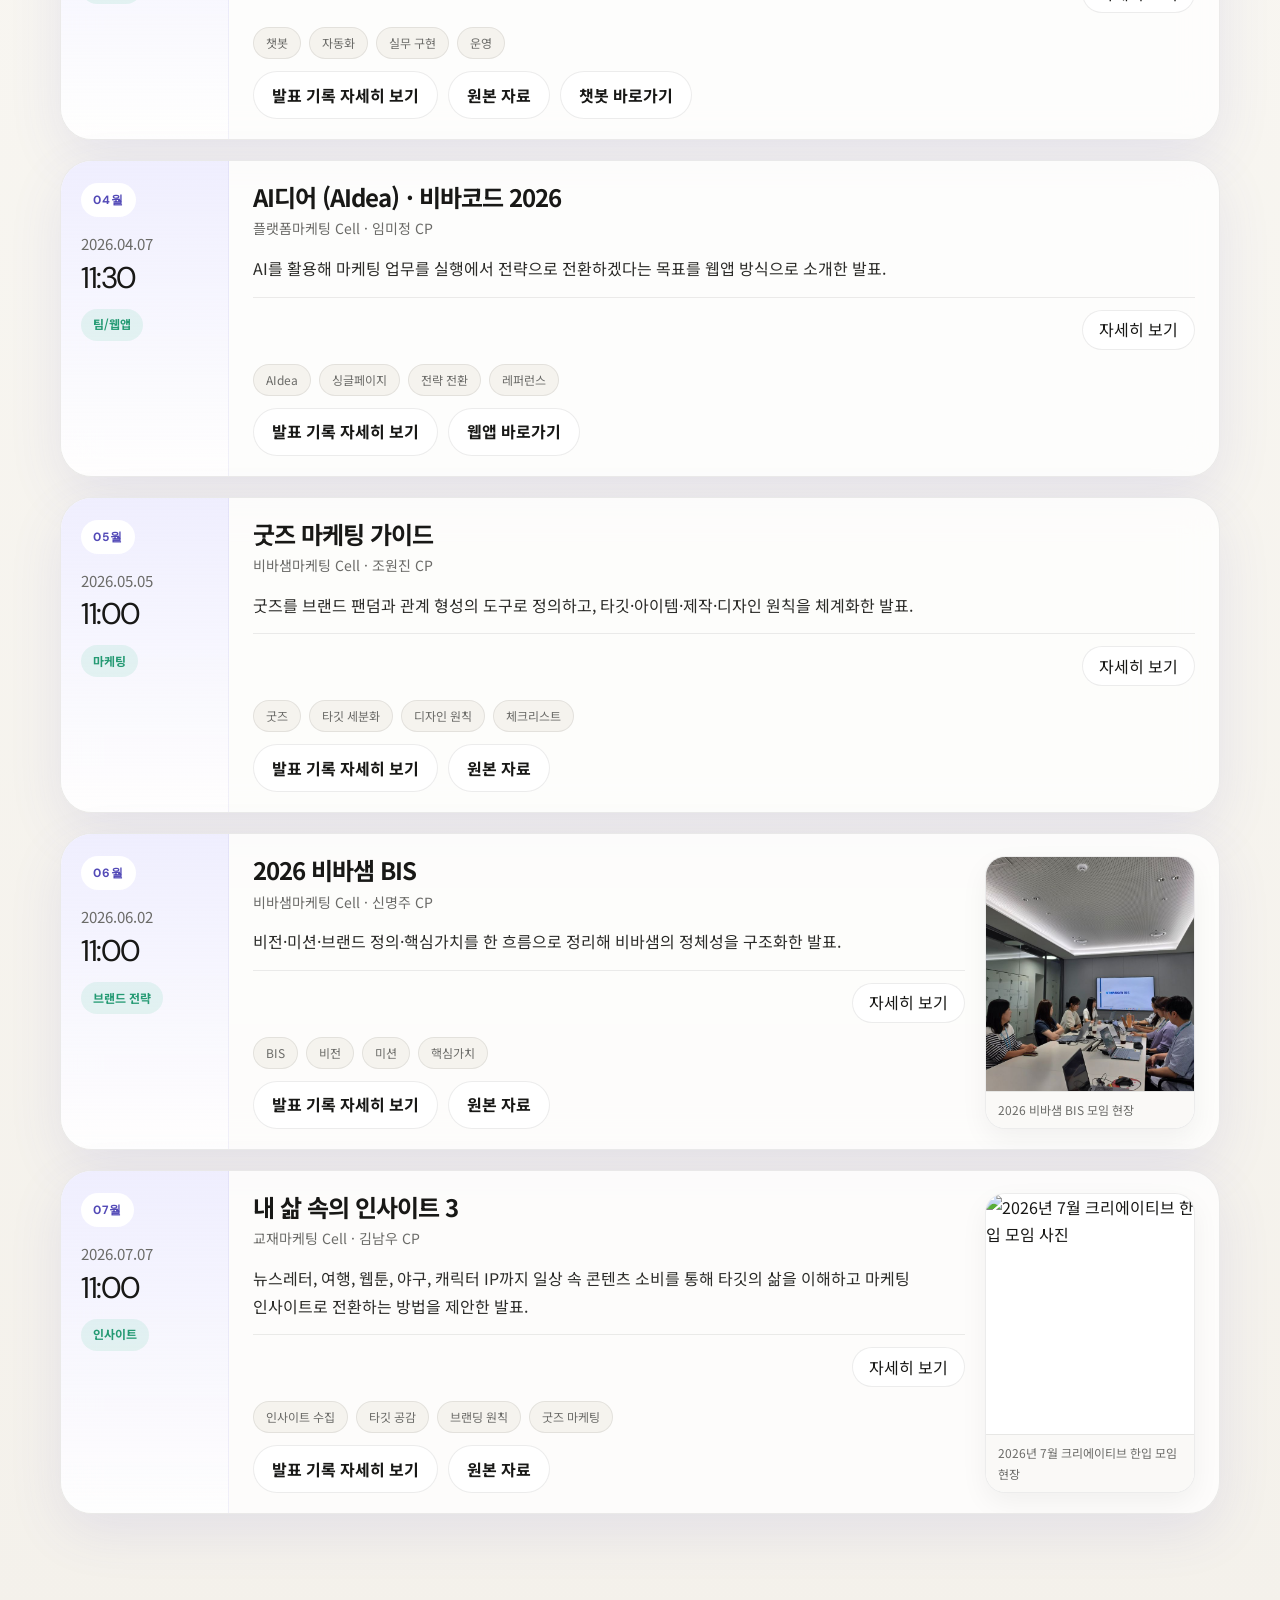
==== commit ac767b47: "Update fmt.Println message from 'Hello' to 'Goodbye'" ====
--- a/index.html
+++ b/index.html
@@ -30,13 +30,13 @@
   <main id="top">
     <section class="hero reveal">
       <div class="container hero-inner">
-        <p class="hero-kicker">2026.03. — 2026.06.</p>
+        <p class="hero-kicker">2026.03. — 2026.07.</p>
         <h1>크리에이티브 한입<br /><span>발표 아카이브</span></h1>
-        <p class="hero-desc">크리에이티브 한입은 콘텐츠마케팅 Core에서의 각종 시사점을 주제로 선정해 월간으로 공유/소통하고, 모두 함께 점심 식사를 나누는 자리를 의미합니다. 이 웹앱에서는 발표된 주제와 요약된 내용을 바로 확인할 수 있으며, 원본 PDF 열기 버튼을 통해 발표에 사용된 자료도 함께 열람할 수 있습니다.</p>
+        <p class="hero-desc">크리에이티브 한입은 콘텐츠마케팅 Core에서의 각종 시사점을 주제로 선정해 월간으로 소통하고, 모두 함께 점심 식사를 나누는 자리를 의미합니다. 이 웹앱에서는 발표된 주제와 요약된 내용을 바로 확인할 수 있으며, 원본 PDF 열기 버튼을 통해 발표에 사용된 자료도 함께 열람할 수 있습니다.</p>
         <div class="hero-stats">
-          <article class="stat-card"><strong>5</strong><span>발표 주제</span></article>
-          <article class="stat-card"><strong>5</strong><span>상세 페이지</span></article>
-          <article class="stat-card"><strong>4</strong><span>PDF 다운로드</span></article>
+          <article class="stat-card"><strong>6</strong><span>발표 주제</span></article>
+          <article class="stat-card"><strong>6</strong><span>상세 페이지</span></article>
+          <article class="stat-card"><strong>5</strong><span>PDF 자료</span></article>
           <article class="stat-card"><strong>2</strong><span>웹앱 바로가기</span></article>
         </div>
       </div>
@@ -55,6 +55,7 @@
             <button class="filter-chip" type="button" data-filter="04">4월</button>
             <button class="filter-chip" type="button" data-filter="05">5월</button>
             <button class="filter-chip" type="button" data-filter="06">6월</button>
+            <button class="filter-chip" type="button" data-filter="07">7월</button>
           </div>
         </div>
         <div id="sessionGrid" class="session-grid"></div>
@@ -64,7 +65,7 @@
   <script>
 const filters = document.querySelectorAll('.filter-chip');
 const grid = document.getElementById('sessionGrid');
-const sessions = [{"id": "s1", "slug": "session-01-branding.html", "month": "03", "date": "2026.03.10", "time": "11:00", "type": "브랜딩", "title": "지학사 교과서 브랜딩 래퍼런스", "speaker": "교재마케팅 Cell · 김남우 CP", "summary": "“진심이 짓는다”라는 브랜드 메시지를 중심으로 교사, 교과서, 학생·학부모의 여정을 하나의 서사로 연결한 발표.", "overview": "교과서를 단순한 제품 소개가 아니라 교육 현장을 함께 만드는 경험으로 재해석한 발표입니다. 교사의 생애 주기, 교과서의 콘텐츠 확장, 학생·학부모와 이어지는 성장 구조를 브랜드 언어로 번역했습니다.", "cover": "https://www.genspark.ai/api/files/s/9oQ9Ynzz", "sheet": "https://www.genspark.ai/api/files/s/b9rLdTDA", "pdf_asset": "./assets/pdfs/s1-branding.pdf", "tags": ["진심이 짓는다", "교사 여정", "교과서 확장", "브랜드 서사"], "sections": [["브랜드 메시지의 출발점", "발표의 중심은 “진심이 짓는다”입니다. 기능이나 스펙보다 교육을 대하는 태도를 브랜드 핵심으로 두고, 메시지 전체를 감정과 철학의 언어로 설계합니다."], ["선생님의 여정 설계", "임용 준비, 첫 수업, 수업 운영, 졸업식까지 교사의 시간을 세밀하게 관찰합니다. 브랜드는 특정 캠페인이 아니라 선생님의 긴 여정에 함께하는 조력자로 정의됩니다."], ["교과서 경험의 콘텐츠화", "교과서를 ASMR, 장르 영화제, 4컷 만화, 올림픽형 콘텐츠처럼 새롭게 번역합니다. 익숙한 학습 자료를 다시 보고 싶게 만드는 콘텐츠 전략이 핵심입니다."], ["T-Solution과 디지털 확장", "AI 디지털 교과서와 T-Solution을 통해 종이책 이후의 경험까지 연결합니다. 브랜드는 교재를 넘어서 수업 도구와 미래 교육 환경으로 확장됩니다."], ["학생·학부모 접점 확대", "장학, 상담, 문해력 강연 등 학생과 학부모로 이어지는 접점을 함께 설계합니다. 학교 안의 브랜드가 가정과 지역사회까지 확장되는 구조를 보여줍니다."], ["채널 운영의 관점", "유튜브, 인스타그램, 커뮤니티, 뉴스레터 등 여러 채널을 쓰더라도 메시지의 중심은 하나입니다. 결국 중요한 것은 채널 수가 아니라 진심의 일관성입니다."]], "highlights": ["브랜드는 기능보다 태도의 언어로 기억된다", "교사의 생애 여정을 함께 설계하는 브랜드", "교과서는 콘텐츠로 다시 태어날 수 있다", "디지털 확장은 제품 확장이 아니라 경험 확장이다"], "points": ["브랜드 메시지를 감정과 여정 중심으로 설계", "교과서 경험을 다양한 콘텐츠 포맷으로 번역", "AI 디지털 교과서와 연계한 미래 확장성 제시", "학생·학부모까지 연결되는 교육 브랜드 구조 제안"], "questions": ["우리 브랜드에서 가장 먼저 정리해야 할 진정성의 언어는 무엇인가?", "교사·학생·학부모를 하나의 경험으로 잇는 콘텐츠는 무엇이 될 수 있는가?", "제품 소개를 브랜드 서사로 전환하려면 어떤 표현이 필요한가?"], "links": [["원본 PDF 열기", "https://www.genspark.ai/api/files/s/IzLdm8oP"], ["자료 다운로드", "https://www.genspark.ai/api/files/s/IzLdm8oP"]]}, {"id": "s2", "slug": "session-02-chatbot.html", "month": "04", "date": "2026.04.07", "time": "11:00", "type": "AI 활용", "title": "AI 활용 챗봇 제작기", "speaker": "플랫폼마케팅 Cell · 이태욱 CP", "summary": "반복 문의를 줄이기 위해 비전공자가 실제 서비스 가능한 챗봇을 기획·구축·배포한 과정을 정리한 발표.", "overview": "이 발표는 단순히 AI 도구를 소개하는 것이 아니라, 실무 문제를 어떻게 정의하고 어떤 데이터 구조로 챗봇 품질을 높였는지를 보여줍니다. 기획, 데이터 정리, 구현, 배포, 운영까지 한 흐름으로 확인할 수 있습니다.", "cover": "https://www.genspark.ai/api/files/s/4UhWfB0h", "sheet": "https://www.genspark.ai/api/files/s/XIqtCAbv", "pdf_asset": "./assets/pdfs/s2-chatbot.pdf", "tags": ["챗봇", "자동화", "실무 구현", "운영"], "sections": [["문제 발견", "스콘 e-book과 PDF 관련 문의가 반복되면서 응대 효율 문제가 커졌습니다. 챗봇은 단순한 실험이 아니라 실제 고객 문의를 줄이기 위한 해법으로 출발합니다."], ["문의 유형 분류", "어떤 문의는 챗봇이 바로 답할 수 있고, 어떤 문의는 내부 확인이 필요합니다. 이 구분이 정확할수록 챗봇의 신뢰도와 운영 효율이 높아집니다."], ["도구 선택 전략", "ChatGPT, Claude, Genspark, Google AI Studio를 단계별 용도에 맞춰 조합합니다. 중요한 것은 최신 도구보다 업무 단계에 맞는 배치입니다."], ["데이터 구조화", "가입 경로, 자료 제공 범위, 교재 정보 같은 실무 데이터를 구조화해 챗봇 답변 기반을 만듭니다. AI 품질의 핵심은 결국 데이터 정리 수준입니다."], ["구현과 배포", "API 키 노출 이슈, 연결 오류, 배포 환경 문제를 해결하며 실제 웹앱 형태까지 구현합니다. 서비스 가능한 형태로 배포했다는 점이 이 발표의 강점입니다."], ["운영 시야", "챗봇은 배포 후가 더 중요합니다. 관리자 페이지, 답변 업데이트, 모델 업그레이드 계획까지 운영 관점이 함께 제시됩니다."]], "highlights": ["도구보다 먼저 정리해야 할 것은 문제 정의다", "챗봇의 품질은 데이터 구조에서 결정된다", "실험에서 끝나지 않고 배포 가능한 서비스로 연결했다", "운영까지 고려해야 진짜 실무형 AI 프로젝트가 된다"], "points": ["반복 문의 자동화와 이관 기준을 함께 설계", "여러 AI 도구를 단계별로 조합한 실무 전략 제시", "GitHub·Vercel 기반 실제 배포 경험 포함", "사후 운영과 업데이트 체계까지 고려한 설계"], "questions": ["우리 조직에서 가장 먼저 자동화할 수 있는 반복 문의는 무엇인가?", "정확한 답변을 위해 어떤 데이터부터 표준화해야 하는가?", "파일럿이 아닌 운영형 프로젝트로 가기 위해 필요한 조건은 무엇인가?"], "links": [["원본 PDF 열기", "https://www.genspark.ai/api/files/s/ui6oKfRd"], ["자료 다운로드", "https://www.genspark.ai/api/files/s/ui6oKfRd"], ["챗봇 바로가기", "https://visang-chatbot.vercel.app/"]]}, {"id": "s3", "slug": "session-03-aidea.html", "month": "04", "date": "2026.04.07", "time": "11:30", "type": "팀/웹앱", "title": "AI디어 (AIdea) · 비바코드 2026", "speaker": "플랫폼마케팅 Cell · 임미정 CP", "summary": "AI를 활용해 마케팅 업무를 실행에서 전략으로 전환하겠다는 목표를 웹앱 방식으로 소개한 발표.", "overview": "팀 소개, 핵심 목표, 레퍼런스, 일정, 협업 태도를 웹앱 구조로 자연스럽게 보여준 사례입니다. 발표 자료 자체가 경험형 인터페이스였기 때문에, 이번 아카이브의 상세 페이지 역시 그 흐름을 이어 웹 문서형으로 구성했습니다.", "cover": "", "sheet": "", "tags": ["AIdea", "싱글페이지", "전략 전환", "레퍼런스"], "sections": [["팀의 선언", "AI디어는 아이디어를 AI로 현실로 만드는 팀이라는 한 문장으로 시작합니다. 출발점부터 명확해서 페이지 전체가 같은 방향으로 읽힙니다."], ["세 가지 핵심 목표", "콘텐츠 기획·제작 자동화, 데이터 기반 성과 분석, 반복 업무 최소화라는 세 축이 발표의 중심입니다. 목표 정의가 간결해 전체 구조를 빠르게 이해할 수 있습니다."], ["레퍼런스 큐레이션", "피그마 버즈, 태블로, ChatGPT·Claude·Gemini, 나노바나나, Sora·Runway 등 다양한 레퍼런스가 이어집니다. 단순 나열이 아니라 어떤 업무를 바꿀지 맥락과 함께 제시됩니다."], ["웹앱 자체가 발표 방식", "문서가 아닌 싱글 페이지 웹앱을 통해 발표 내용을 전달합니다. 보는 방식과 전달 내용이 일치해 설득력이 높습니다."], ["활동 로드맵", "4월부터 11월까지의 일정이 단계별로 정리되어 프로젝트 로드맵처럼 읽힙니다. 탐색에서 적용까지의 흐름이 분명합니다."], ["AI와 사람의 협업 문화", "Special Thanks와 협업 레퍼런스를 통해 도구 사용을 넘어 새로운 협업 태도를 보여줍니다. AI를 동료처럼 다루는 감각이 인상적입니다."]], "highlights": ["아이디어 → 실행 → 효율 → 전략", "발표 자료가 곧 웹 경험이 되는 구조", "레퍼런스를 실행 언어로 번역한 팀 소개", "사람과 AI가 함께 만드는 협업 문화"], "points": ["팀 목표를 한눈에 읽히는 웹앱 구조로 정리", "실무형 AI 레퍼런스를 맥락 있게 큐레이션", "발표 방식 자체를 경험형 인터페이스로 설계", "이번 아카이브 상세 페이지의 기준 무드가 된 발표"], "questions": ["우리 팀은 AI를 통해 어떤 업무를 전략 업무로 바꾸고 싶은가?", "레퍼런스를 수집하는 단계에서 실행 단계로 넘어가기 위한 장치는 무엇인가?", "문서 대신 웹앱으로 발표할 때 전달 경험은 어떻게 달라지는가?"], "links": [["AIdea 웹앱 보기", "https://roraa21.github.io/AIdea/"]]}, {"id": "s4", "slug": "session-04-goods.html", "month": "05", "date": "2026.05.05", "time": "11:00", "type": "마케팅", "title": "굿즈 마케팅 가이드", "speaker": "비바샘마케팅 Cell · 조원진 CP", "summary": "굿즈를 브랜드 팬덤과 관계 형성의 도구로 정의하고, 타깃·아이템·제작·디자인 원칙을 체계화한 발표.", "overview": "굿즈를 예쁜 사은품이 아니라 브랜드 아이덴티티를 확장하는 매개체로 다룬 발표입니다. 타깃 세분화부터 제작사 체크리스트, 디자인 원칙까지 실무에 바로 적용할 수 있는 구조로 정리되어 있습니다.", "cover": "https://www.genspark.ai/api/files/s/DLvQC9Pe", "sheet": "https://www.genspark.ai/api/files/s/cSOfjOAx", "pdf_asset": "./assets/pdfs/s4-goods.pdf", "tags": ["굿즈", "타깃 세분화", "디자인 원칙", "체크리스트"], "sections": [["굿즈의 정의", "굿즈는 단순 증정품이 아니라 브랜드 정체성을 담는 파생 상품으로 제시됩니다. 사용성과 감정적 연결을 동시에 만드는 것이 핵심입니다."], ["5단계 프로세스", "타깃 세분화, 아이템 선정, 업체 서칭, 기획·디자인, 제작·발주라는 흐름으로 정리됩니다. 감이 아니라 프로세스로 접근하는 실무 감각이 돋보입니다."], ["타깃별 전략 차별화", "VIP, 관심 고객, 잠재 고객으로 구분해 예산과 아이템을 다르게 설계합니다. 누구에게 주는지에 따라 굿즈의 역할이 달라진다는 관점이 중요합니다."], ["아이템 라인업 설계", "프리미엄형, 실용형, 확산형으로 나뉜 아이템 구성이 제안됩니다. 굿즈를 단순히 예산으로만 고르지 않고 목적과 맥락으로 고릅니다."], ["업체 선정 체크리스트", "품질, 단가, 납기, 패키징, 샘플 확인 등 실행 단계에서 발생할 수 있는 리스크를 미리 점검합니다. 예쁜 시안보다 안정적인 실행이 더 중요하다는 메시지가 분명합니다."], ["비바샘다운 디자인", "로고를 과하게 드러내지 않고 비버샘 캐릭터와 블루톤의 톤앤매너를 자연스럽게 녹여냅니다. 결국 “소장하고 싶은 굿즈”가 되어야 한다는 관점입니다."]], "highlights": ["굿즈는 팬덤의 시작점이 될 수 있다", "같은 굿즈라도 타깃에 따라 전략이 달라진다", "체크리스트는 실행의 완성도를 만든다", "브랜드 노출보다 사용 경험이 먼저다"], "points": ["굿즈를 브랜드 관계 형성 도구로 재정의", "VIP·관심·잠재 고객별 전략 분리", "제작사 선정 시 실무 체크리스트 강화", "자연스러운 브랜드 표현을 위한 디자인 원칙 제시"], "questions": ["우리 브랜드 굿즈는 어떤 감정을 남겨야 하는가?", "타깃에 따라 아이템과 예산을 나누는 기준은 무엇이어야 하는가?", "브랜드 노출과 실제 사용성을 함께 만족시키는 표현은 무엇인가?"], "links": [["원본 PDF 열기", "https://www.genspark.ai/api/files/s/mjY7ss4R"], ["자료 다운로드", "https://www.genspark.ai/api/files/s/mjY7ss4R"]]}, {"id": "s5", "slug": "session-05-bis.html", "month": "06", "date": "2026.06.02", "time": "11:00", "type": "브랜드 전략", "title": "2026 비바샘 BIS", "speaker": "비바샘마케팅 Cell · 신명주 CP", "summary": "비전·미션·브랜드 정의·핵심가치를 한 흐름으로 정리해 비바샘의 정체성을 구조화한 발표.", "overview": "비바샘을 “교사를 가장 잘 이해하는 교수·학습 플랫폼”으로 정의하고, 브랜드가 지향해야 할 비전과 약속을 한 문장씩 선명하게 정리한 발표입니다. 전략 문서를 서비스 언어로 번역하기 좋은 구조를 가지고 있습니다.", "cover": "https://www.genspark.ai/api/files/s/xaPbjAXh", "sheet": "https://www.genspark.ai/api/files/s/4XzErFbE", "pdf_asset": "./assets/pdfs/s5-bis.pdf", "hero_image": "./assets/images/s5-bis-meeting.jpg", "hero_image_alt": "2026 비바샘 BIS 모임 회의 사진", "hero_image_caption": "2026 비바샘 BIS 모임 현장", "tags": ["BIS", "비전", "미션", "핵심가치"], "sections": [["브랜드 비전", "비바샘은 교수·학습 원스톱 생태계를 구축해 교사가 가장 먼저 찾는 파트너가 되는 것을 비전으로 둡니다. 플랫폼을 넘어 생태계라는 단어를 쓰는 점이 중요합니다."], ["브랜드 미션", "선생님이 원하는 교육을 실현하는 데 필요한 모든 것을 지원한다는 문장으로 미션이 정리됩니다. 기능 제공보다 교육 실현의 조력자 역할을 강조합니다."], ["브랜드 정의", "“선생님을 가장 잘 이해하는 교수·학습 플랫폼”이라는 정의가 발표의 중심축입니다. 누구를 위해 존재하는지, 어떤 태도를 갖는지 한 문장으로 명확히 보여줍니다."], ["핵심가치", "현장성, 혁신, 동행이라는 세 가지 가치가 제시됩니다. 실용성, AI·에듀테크, 여정 지원이 각각의 가치와 연결됩니다."], ["에센스와 약속", "상상하던 교육의 실현이라는 브랜드 에센스가 약속의 문장으로 이어집니다. 추상적인 브랜드 표현을 서비스 경험 언어로 옮기기 쉽도록 정리된 구조입니다."], ["태그라인과 슬로건", "“선생님 곁의 가장 완벽한 교육 파트너”, “내일을 위한 매일의 선택” 등의 문장이 브랜드 말투를 완성합니다. 전략이 곧 문장 시스템으로 정리된 사례입니다."]], "highlights": ["원스톱 교수·학습 생태계", "교사를 가장 잘 이해하는 플랫폼", "현장성 · 혁신 · 동행", "전략 문장이 곧 브랜드 경험의 기준이 된다"], "points": ["비전·미션·정의를 한 흐름으로 명확히 연결", "교사 이해를 브랜드 중심축으로 설정", "핵심가치를 서비스 방향성과 연결", "태그라인·슬로건까지 일관된 메시지 시스템 구축"], "questions": ["우리 서비스가 실제로 가장 잘 전달하는 브랜드 가치는 무엇인가?", "교사가 가장 먼저 찾는 파트너가 되기 위해 보완할 경험은 무엇인가?", "브랜드 정의를 실제 기능과 콘텐츠로 바꿀 때 필요한 우선순위는 무엇인가?"], "links": [["원본 PDF 열기", "https://www.genspark.ai/api/files/s/uDLeTXw8"], ["자료 다운로드", "https://www.genspark.ai/api/files/s/uDLeTXw8"]]}];
+const sessions = [{"id": "s1", "slug": "session-01-branding.html", "month": "03", "date": "2026.03.10", "time": "11:00", "type": "브랜딩", "title": "지학사 교과서 브랜딩 래퍼런스", "speaker": "교재마케팅 Cell · 김남우 CP", "summary": "“진심이 짓는다”라는 브랜드 메시지를 중심으로 교사, 교과서, 학생·학부모의 여정을 하나의 서사로 연결한 발표.", "overview": "교과서를 단순한 제품 소개가 아니라 교육 현장을 함께 만드는 경험으로 재해석한 발표입니다. 교사의 생애 주기, 교과서의 콘텐츠 확장, 학생·학부모와 이어지는 성장 구조를 브랜드 언어로 번역했습니다.", "cover": "https://www.genspark.ai/api/files/s/9oQ9Ynzz", "sheet": "https://www.genspark.ai/api/files/s/b9rLdTDA", "pdf_asset": "./assets/pdfs/s1-branding.pdf", "tags": ["진심이 짓는다", "교사 여정", "교과서 확장", "브랜드 서사"], "sections": [["브랜드 메시지의 출발점", "발표의 중심은 “진심이 짓는다”입니다. 기능이나 스펙보다 교육을 대하는 태도를 브랜드 핵심으로 두고, 메시지 전체를 감정과 철학의 언어로 설계합니다."], ["선생님의 여정 설계", "임용 준비, 첫 수업, 수업 운영, 졸업식까지 교사의 시간을 세밀하게 관찰합니다. 브랜드는 특정 캠페인이 아니라 선생님의 긴 여정에 함께하는 조력자로 정의됩니다."], ["교과서 경험의 콘텐츠화", "교과서를 ASMR, 장르 영화제, 4컷 만화, 올림픽형 콘텐츠처럼 새롭게 번역합니다. 익숙한 학습 자료를 다시 보고 싶게 만드는 콘텐츠 전략이 핵심입니다."], ["T-Solution과 디지털 확장", "AI 디지털 교과서와 T-Solution을 통해 종이책 이후의 경험까지 연결합니다. 브랜드는 교재를 넘어서 수업 도구와 미래 교육 환경으로 확장됩니다."], ["학생·학부모 접점 확대", "장학, 상담, 문해력 강연 등 학생과 학부모로 이어지는 접점을 함께 설계합니다. 학교 안의 브랜드가 가정과 지역사회까지 확장되는 구조를 보여줍니다."], ["채널 운영의 관점", "유튜브, 인스타그램, 커뮤니티, 뉴스레터 등 여러 채널을 쓰더라도 메시지의 중심은 하나입니다. 결국 중요한 것은 채널 수가 아니라 진심의 일관성입니다."]], "highlights": ["브랜드는 기능보다 태도의 언어로 기억된다", "교사의 생애 여정을 함께 설계하는 브랜드", "교과서는 콘텐츠로 다시 태어날 수 있다", "디지털 확장은 제품 확장이 아니라 경험 확장이다"], "points": ["브랜드 메시지를 감정과 여정 중심으로 설계", "교과서 경험을 다양한 콘텐츠 포맷으로 번역", "AI 디지털 교과서와 연계한 미래 확장성 제시", "학생·학부모까지 연결되는 교육 브랜드 구조 제안"], "questions": ["우리 브랜드에서 가장 먼저 정리해야 할 진정성의 언어는 무엇인가?", "교사·학생·학부모를 하나의 경험으로 잇는 콘텐츠는 무엇이 될 수 있는가?", "제품 소개를 브랜드 서사로 전환하려면 어떤 표현이 필요한가?"], "links": [["원본 PDF 열기", "https://www.genspark.ai/api/files/s/IzLdm8oP"], ["자료 다운로드", "https://www.genspark.ai/api/files/s/IzLdm8oP"]]}, {"id": "s2", "slug": "session-02-chatbot.html", "month": "04", "date": "2026.04.07", "time": "11:00", "type": "AI 활용", "title": "AI 활용 챗봇 제작기", "speaker": "플랫폼마케팅 Cell · 이태욱 CP", "summary": "반복 문의를 줄이기 위해 비전공자가 실제 서비스 가능한 챗봇을 기획·구축·배포한 과정을 정리한 발표.", "overview": "이 발표는 단순히 AI 도구를 소개하는 것이 아니라, 실무 문제를 어떻게 정의하고 어떤 데이터 구조로 챗봇 품질을 높였는지를 보여줍니다. 기획, 데이터 정리, 구현, 배포, 운영까지 한 흐름으로 확인할 수 있습니다.", "cover": "https://www.genspark.ai/api/files/s/4UhWfB0h", "sheet": "https://www.genspark.ai/api/files/s/XIqtCAbv", "pdf_asset": "./assets/pdfs/s2-chatbot.pdf", "tags": ["챗봇", "자동화", "실무 구현", "운영"], "sections": [["문제 발견", "스콘 e-book과 PDF 관련 문의가 반복되면서 응대 효율 문제가 커졌습니다. 챗봇은 단순한 실험이 아니라 실제 고객 문의를 줄이기 위한 해법으로 출발합니다."], ["문의 유형 분류", "어떤 문의는 챗봇이 바로 답할 수 있고, 어떤 문의는 내부 확인이 필요합니다. 이 구분이 정확할수록 챗봇의 신뢰도와 운영 효율이 높아집니다."], ["도구 선택 전략", "ChatGPT, Claude, Genspark, Google AI Studio를 단계별 용도에 맞춰 조합합니다. 중요한 것은 최신 도구보다 업무 단계에 맞는 배치입니다."], ["데이터 구조화", "가입 경로, 자료 제공 범위, 교재 정보 같은 실무 데이터를 구조화해 챗봇 답변 기반을 만듭니다. AI 품질의 핵심은 결국 데이터 정리 수준입니다."], ["구현과 배포", "API 키 노출 이슈, 연결 오류, 배포 환경 문제를 해결하며 실제 웹앱 형태까지 구현합니다. 서비스 가능한 형태로 배포했다는 점이 이 발표의 강점입니다."], ["운영 시야", "챗봇은 배포 후가 더 중요합니다. 관리자 페이지, 답변 업데이트, 모델 업그레이드 계획까지 운영 관점이 함께 제시됩니다."]], "highlights": ["도구보다 먼저 정리해야 할 것은 문제 정의다", "챗봇의 품질은 데이터 구조에서 결정된다", "실험에서 끝나지 않고 배포 가능한 서비스로 연결했다", "운영까지 고려해야 진짜 실무형 AI 프로젝트가 된다"], "points": ["반복 문의 자동화와 이관 기준을 함께 설계", "여러 AI 도구를 단계별로 조합한 실무 전략 제시", "GitHub·Vercel 기반 실제 배포 경험 포함", "사후 운영과 업데이트 체계까지 고려한 설계"], "questions": ["우리 조직에서 가장 먼저 자동화할 수 있는 반복 문의는 무엇인가?", "정확한 답변을 위해 어떤 데이터부터 표준화해야 하는가?", "파일럿이 아닌 운영형 프로젝트로 가기 위해 필요한 조건은 무엇인가?"], "links": [["원본 PDF 열기", "https://www.genspark.ai/api/files/s/ui6oKfRd"], ["자료 다운로드", "https://www.genspark.ai/api/files/s/ui6oKfRd"], ["챗봇 바로가기", "https://visang-chatbot.vercel.app/"]]}, {"id": "s3", "slug": "session-03-aidea.html", "month": "04", "date": "2026.04.07", "time": "11:30", "type": "팀/웹앱", "title": "AI디어 (AIdea) · 비바코드 2026", "speaker": "플랫폼마케팅 Cell · 임미정 CP", "summary": "AI를 활용해 마케팅 업무를 실행에서 전략으로 전환하겠다는 목표를 웹앱 방식으로 소개한 발표.", "overview": "팀 소개, 핵심 목표, 레퍼런스, 일정, 협업 태도를 웹앱 구조로 자연스럽게 보여준 사례입니다. 발표 자료 자체가 경험형 인터페이스였기 때문에, 이번 아카이브의 상세 페이지 역시 그 흐름을 이어 웹 문서형으로 구성했습니다.", "cover": "", "sheet": "", "tags": ["AIdea", "싱글페이지", "전략 전환", "레퍼런스"], "sections": [["팀의 선언", "AI디어는 아이디어를 AI로 현실로 만드는 팀이라는 한 문장으로 시작합니다. 출발점부터 명확해서 페이지 전체가 같은 방향으로 읽힙니다."], ["세 가지 핵심 목표", "콘텐츠 기획·제작 자동화, 데이터 기반 성과 분석, 반복 업무 최소화라는 세 축이 발표의 중심입니다. 목표 정의가 간결해 전체 구조를 빠르게 이해할 수 있습니다."], ["레퍼런스 큐레이션", "피그마 버즈, 태블로, ChatGPT·Claude·Gemini, 나노바나나, Sora·Runway 등 다양한 레퍼런스가 이어집니다. 단순 나열이 아니라 어떤 업무를 바꿀지 맥락과 함께 제시됩니다."], ["웹앱 자체가 발표 방식", "문서가 아닌 싱글 페이지 웹앱을 통해 발표 내용을 전달합니다. 보는 방식과 전달 내용이 일치해 설득력이 높습니다."], ["활동 로드맵", "4월부터 11월까지의 일정이 단계별로 정리되어 프로젝트 로드맵처럼 읽힙니다. 탐색에서 적용까지의 흐름이 분명합니다."], ["AI와 사람의 협업 문화", "Special Thanks와 협업 레퍼런스를 통해 도구 사용을 넘어 새로운 협업 태도를 보여줍니다. AI를 동료처럼 다루는 감각이 인상적입니다."]], "highlights": ["아이디어 → 실행 → 효율 → 전략", "발표 자료가 곧 웹 경험이 되는 구조", "레퍼런스를 실행 언어로 번역한 팀 소개", "사람과 AI가 함께 만드는 협업 문화"], "points": ["팀 목표를 한눈에 읽히는 웹앱 구조로 정리", "실무형 AI 레퍼런스를 맥락 있게 큐레이션", "발표 방식 자체를 경험형 인터페이스로 설계", "이번 아카이브 상세 페이지의 기준 무드가 된 발표"], "questions": ["우리 팀은 AI를 통해 어떤 업무를 전략 업무로 바꾸고 싶은가?", "레퍼런스를 수집하는 단계에서 실행 단계로 넘어가기 위한 장치는 무엇인가?", "문서 대신 웹앱으로 발표할 때 전달 경험은 어떻게 달라지는가?"], "links": [["AIdea 웹앱 보기", "https://roraa21.github.io/AIdea/"]]}, {"id": "s4", "slug": "session-04-goods.html", "month": "05", "date": "2026.05.05", "time": "11:00", "type": "마케팅", "title": "굿즈 마케팅 가이드", "speaker": "비바샘마케팅 Cell · 조원진 CP", "summary": "굿즈를 브랜드 팬덤과 관계 형성의 도구로 정의하고, 타깃·아이템·제작·디자인 원칙을 체계화한 발표.", "overview": "굿즈를 예쁜 사은품이 아니라 브랜드 아이덴티티를 확장하는 매개체로 다룬 발표입니다. 타깃 세분화부터 제작사 체크리스트, 디자인 원칙까지 실무에 바로 적용할 수 있는 구조로 정리되어 있습니다.", "cover": "https://www.genspark.ai/api/files/s/DLvQC9Pe", "sheet": "https://www.genspark.ai/api/files/s/cSOfjOAx", "pdf_asset": "./assets/pdfs/s4-goods.pdf", "tags": ["굿즈", "타깃 세분화", "디자인 원칙", "체크리스트"], "sections": [["굿즈의 정의", "굿즈는 단순 증정품이 아니라 브랜드 정체성을 담는 파생 상품으로 제시됩니다. 사용성과 감정적 연결을 동시에 만드는 것이 핵심입니다."], ["5단계 프로세스", "타깃 세분화, 아이템 선정, 업체 서칭, 기획·디자인, 제작·발주라는 흐름으로 정리됩니다. 감이 아니라 프로세스로 접근하는 실무 감각이 돋보입니다."], ["타깃별 전략 차별화", "VIP, 관심 고객, 잠재 고객으로 구분해 예산과 아이템을 다르게 설계합니다. 누구에게 주는지에 따라 굿즈의 역할이 달라진다는 관점이 중요합니다."], ["아이템 라인업 설계", "프리미엄형, 실용형, 확산형으로 나뉜 아이템 구성이 제안됩니다. 굿즈를 단순히 예산으로만 고르지 않고 목적과 맥락으로 고릅니다."], ["업체 선정 체크리스트", "품질, 단가, 납기, 패키징, 샘플 확인 등 실행 단계에서 발생할 수 있는 리스크를 미리 점검합니다. 예쁜 시안보다 안정적인 실행이 더 중요하다는 메시지가 분명합니다."], ["비바샘다운 디자인", "로고를 과하게 드러내지 않고 비버샘 캐릭터와 블루톤의 톤앤매너를 자연스럽게 녹여냅니다. 결국 “소장하고 싶은 굿즈”가 되어야 한다는 관점입니다."]], "highlights": ["굿즈는 팬덤의 시작점이 될 수 있다", "같은 굿즈라도 타깃에 따라 전략이 달라진다", "체크리스트는 실행의 완성도를 만든다", "브랜드 노출보다 사용 경험이 먼저다"], "points": ["굿즈를 브랜드 관계 형성 도구로 재정의", "VIP·관심·잠재 고객별 전략 분리", "제작사 선정 시 실무 체크리스트 강화", "자연스러운 브랜드 표현을 위한 디자인 원칙 제시"], "questions": ["우리 브랜드 굿즈는 어떤 감정을 남겨야 하는가?", "타깃에 따라 아이템과 예산을 나누는 기준은 무엇이어야 하는가?", "브랜드 노출과 실제 사용성을 함께 만족시키는 표현은 무엇인가?"], "links": [["원본 PDF 열기", "https://www.genspark.ai/api/files/s/mjY7ss4R"], ["자료 다운로드", "https://www.genspark.ai/api/files/s/mjY7ss4R"]]}, {"id": "s5", "slug": "session-05-bis.html", "month": "06", "date": "2026.06.02", "time": "11:00", "type": "브랜드 전략", "title": "2026 비바샘 BIS", "speaker": "비바샘마케팅 Cell · 신명주 CP", "summary": "비전·미션·브랜드 정의·핵심가치를 한 흐름으로 정리해 비바샘의 정체성을 구조화한 발표.", "overview": "비바샘을 “교사를 가장 잘 이해하는 교수·학습 플랫폼”으로 정의하고, 브랜드가 지향해야 할 비전과 약속을 한 문장씩 선명하게 정리한 발표입니다. 전략 문서를 서비스 언어로 번역하기 좋은 구조를 가지고 있습니다.", "cover": "https://www.genspark.ai/api/files/s/xaPbjAXh", "sheet": "https://www.genspark.ai/api/files/s/4XzErFbE", "pdf_asset": "./assets/pdfs/s5-bis.pdf", "hero_image": "./assets/images/s5-bis-meeting.jpg", "hero_image_alt": "2026 비바샘 BIS 모임 회의 사진", "hero_image_caption": "2026 비바샘 BIS 모임 현장", "tags": ["BIS", "비전", "미션", "핵심가치"], "sections": [["브랜드 비전", "비바샘은 교수·학습 원스톱 생태계를 구축해 교사가 가장 먼저 찾는 파트너가 되는 것을 비전으로 둡니다. 플랫폼을 넘어 생태계라는 단어를 쓰는 점이 중요합니다."], ["브랜드 미션", "선생님이 원하는 교육을 실현하는 데 필요한 모든 것을 지원한다는 문장으로 미션이 정리됩니다. 기능 제공보다 교육 실현의 조력자 역할을 강조합니다."], ["브랜드 정의", "“선생님을 가장 잘 이해하는 교수·학습 플랫폼”이라는 정의가 발표의 중심축입니다. 누구를 위해 존재하는지, 어떤 태도를 갖는지 한 문장으로 명확히 보여줍니다."], ["핵심가치", "현장성, 혁신, 동행이라는 세 가지 가치가 제시됩니다. 실용성, AI·에듀테크, 여정 지원이 각각의 가치와 연결됩니다."], ["에센스와 약속", "상상하던 교육의 실현이라는 브랜드 에센스가 약속의 문장으로 이어집니다. 추상적인 브랜드 표현을 서비스 경험 언어로 옮기기 쉽도록 정리된 구조입니다."], ["태그라인과 슬로건", "“선생님 곁의 가장 완벽한 교육 파트너”, “내일을 위한 매일의 선택” 등의 문장이 브랜드 말투를 완성합니다. 전략이 곧 문장 시스템으로 정리된 사례입니다."]], "highlights": ["원스톱 교수·학습 생태계", "교사를 가장 잘 이해하는 플랫폼", "현장성 · 혁신 · 동행", "전략 문장이 곧 브랜드 경험의 기준이 된다"], "points": ["비전·미션·정의를 한 흐름으로 명확히 연결", "교사 이해를 브랜드 중심축으로 설정", "핵심가치를 서비스 방향성과 연결", "태그라인·슬로건까지 일관된 메시지 시스템 구축"], "questions": ["우리 서비스가 실제로 가장 잘 전달하는 브랜드 가치는 무엇인가?", "교사가 가장 먼저 찾는 파트너가 되기 위해 보완할 경험은 무엇인가?", "브랜드 정의를 실제 기능과 콘텐츠로 바꿀 때 필요한 우선순위는 무엇인가?"], "links": [["원본 PDF 열기", "https://www.genspark.ai/api/files/s/uDLeTXw8"], ["자료 다운로드", "https://www.genspark.ai/api/files/s/uDLeTXw8"]]}, {"id": "s6", "slug": "session-06-insight.html", "month": "07", "date": "2026.07.07", "time": "11:00", "type": "인사이트", "title": "내 삶 속의 인사이트 3", "speaker": "교재마케팅 Cell · 김남우 CP", "summary": "뉴스레터, 여행, 웹툰, 야구, 캐릭터 IP까지 일상 속 콘텐츠 소비를 통해 타깃의 삶을 이해하고 마케팅 인사이트로 전환하는 방법을 제안한 발표.", "overview": "개인의 취향과 일상 경험을 단순한 취미로 두지 않고, 브랜드와 타깃을 이해하는 간접 경험의 자산으로 전환하는 발표입니다. 뉴스레터 구독 습관부터 캐릭터 브랜딩, 팬덤, 굿즈 마케팅 사례까지 폭넓게 연결해 실무에 적용할 수 있는 관찰의 프레임을 제시합니다.", "cover": "", "sheet": "", "pdf_asset": "./assets/pdfs/s6-insight.pdf", "hero_image": "./assets/images/s6-insight-meeting.jpg", "hero_image_alt": "2026년 7월 크리에이티브 한입 모임 사진", "hero_image_caption": "2026년 7월 크리에이티브 한입 모임 현장", "tags": ["인사이트 수집", "타깃 공감", "브랜딩 원칙", "굿즈 마케팅"], "sections": [["일상을 깨우는 뉴스레터 루틴", "롱블랙, 까탈로그, 썸원 같은 뉴스레터를 통해 매일의 관점을 업데이트하는 방식이 소개됩니다. 꾸준한 구독과 기록이 곧 마케터의 감각을 누적시키는 기초 체력이 된다는 메시지가 중심에 있습니다."], ["익숙함 밖에서 얻는 감각", "여행, 대화, 새로운 공간 경험처럼 평소의 생활 반경을 벗어나는 순간들이 어떻게 새로운 아이디어의 출발점이 되는지 보여줍니다. 익숙한 업계 안에서만 답을 찾지 않고, 다른 맥락에서 감각을 빌려오는 태도가 중요하게 제시됩니다."], ["타인의 삶을 엿보는 콘텐츠 읽기", "웹툰과 라이프스타일 콘텐츠를 통해 교사, 학부모, 소비자처럼 내가 직접 살지 않는 삶을 간접 경험하는 방법을 다룹니다. 타깃을 데이터가 아니라 구체적인 생활 장면으로 이해하려는 태도가 핵심입니다."], ["주변 산업에서 찾는 마케팅 힌트", "야구장, 카페, 편의점 같은 일상 공간에서도 팬덤과 구매 동선, 진열 방식, 체류 경험 같은 마케팅 단서를 읽어냅니다. 특별한 리서치가 아니더라도 주변을 해석하는 습관이 실무 인사이트로 이어질 수 있음을 보여줍니다."], ["캐시램에게서 배우는 브랜딩 원칙", "결핍과 솔직함, 세계관 서사, OSMU, 아날로그 감성처럼 캐릭터 브랜드가 사랑받는 이유를 구조적으로 풀어냅니다. 완벽한 브랜드보다 공감 가능한 결이 강한 브랜드가 더 오래 기억된다는 점을 강조합니다."], ["AWA에게서 배우는 시각적 시그니처", "우연히 웨스 앤더슨 사례를 통해 강력한 비주얼 규칙과 커뮤니티 참여가 어떻게 하나의 문화적 브랜드를 만드는지 설명합니다. 시각적 규격화가 단순한 예쁨이 아니라 공유와 확산을 유도하는 장치라는 점이 인상적으로 제시됩니다."], ["토이 스토리에서 읽는 굿즈 마케팅", "향수, 실용성, 소장 욕구, 구매 과정의 재미를 결합한 굿즈 전략이 소개됩니다. 좋은 굿즈는 단순한 판매 상품이 아니라 소비자 지갑을 여는 감정적 서사의 연장선이라는 점을 보여줍니다."]], "highlights": ["콘텐츠 소비는 타깃의 삶을 이해하는 간접 경험이 될 수 있다", "캐시램 사례는 결핍과 공감이 강력한 브랜드 자산이 될 수 있음을 보여준다", "AWA 사례는 시각적 시그니처와 커뮤니티 참여의 힘을 선명하게 보여준다", "굿즈 마케팅은 제품 판매가 아니라 감정과 서사를 구매하게 만드는 전략이다"], "points": ["매일 접하는 뉴스레터와 콘텐츠를 인사이트 자산으로 전환하는 관찰 습관", "직접 살지 않는 타깃의 삶을 간접 경험하며 공감의 밀도를 높이는 접근", "캐릭터 브랜딩과 시각적 아이덴티티에서 배울 수 있는 브랜드 설계 원칙", "팬덤과 향수, 실용성을 결합해 구매 욕구를 높이는 굿즈 마케팅 관점"], "questions": ["내가 요즘 가장 꾸준히 소비하는 콘텐츠는 우리 타깃을 이해하는 데 어떤 힌트를 주고 있는가?", "우리 브랜드가 더 공감받기 위해 드러내야 할 결핍이나 솔직함은 무엇인가?", "구매 자체보다 구매 과정을 더 즐겁게 만들 수 있는 장치는 무엇으로 설계할 수 있을까?"], "links": [["원본 PDF 열기", "https://www.genspark.ai/api/files/s/cBCRBNrb"]]}];
 
 function cardTemplate(session){
   const primaryLink = session.pdf_asset
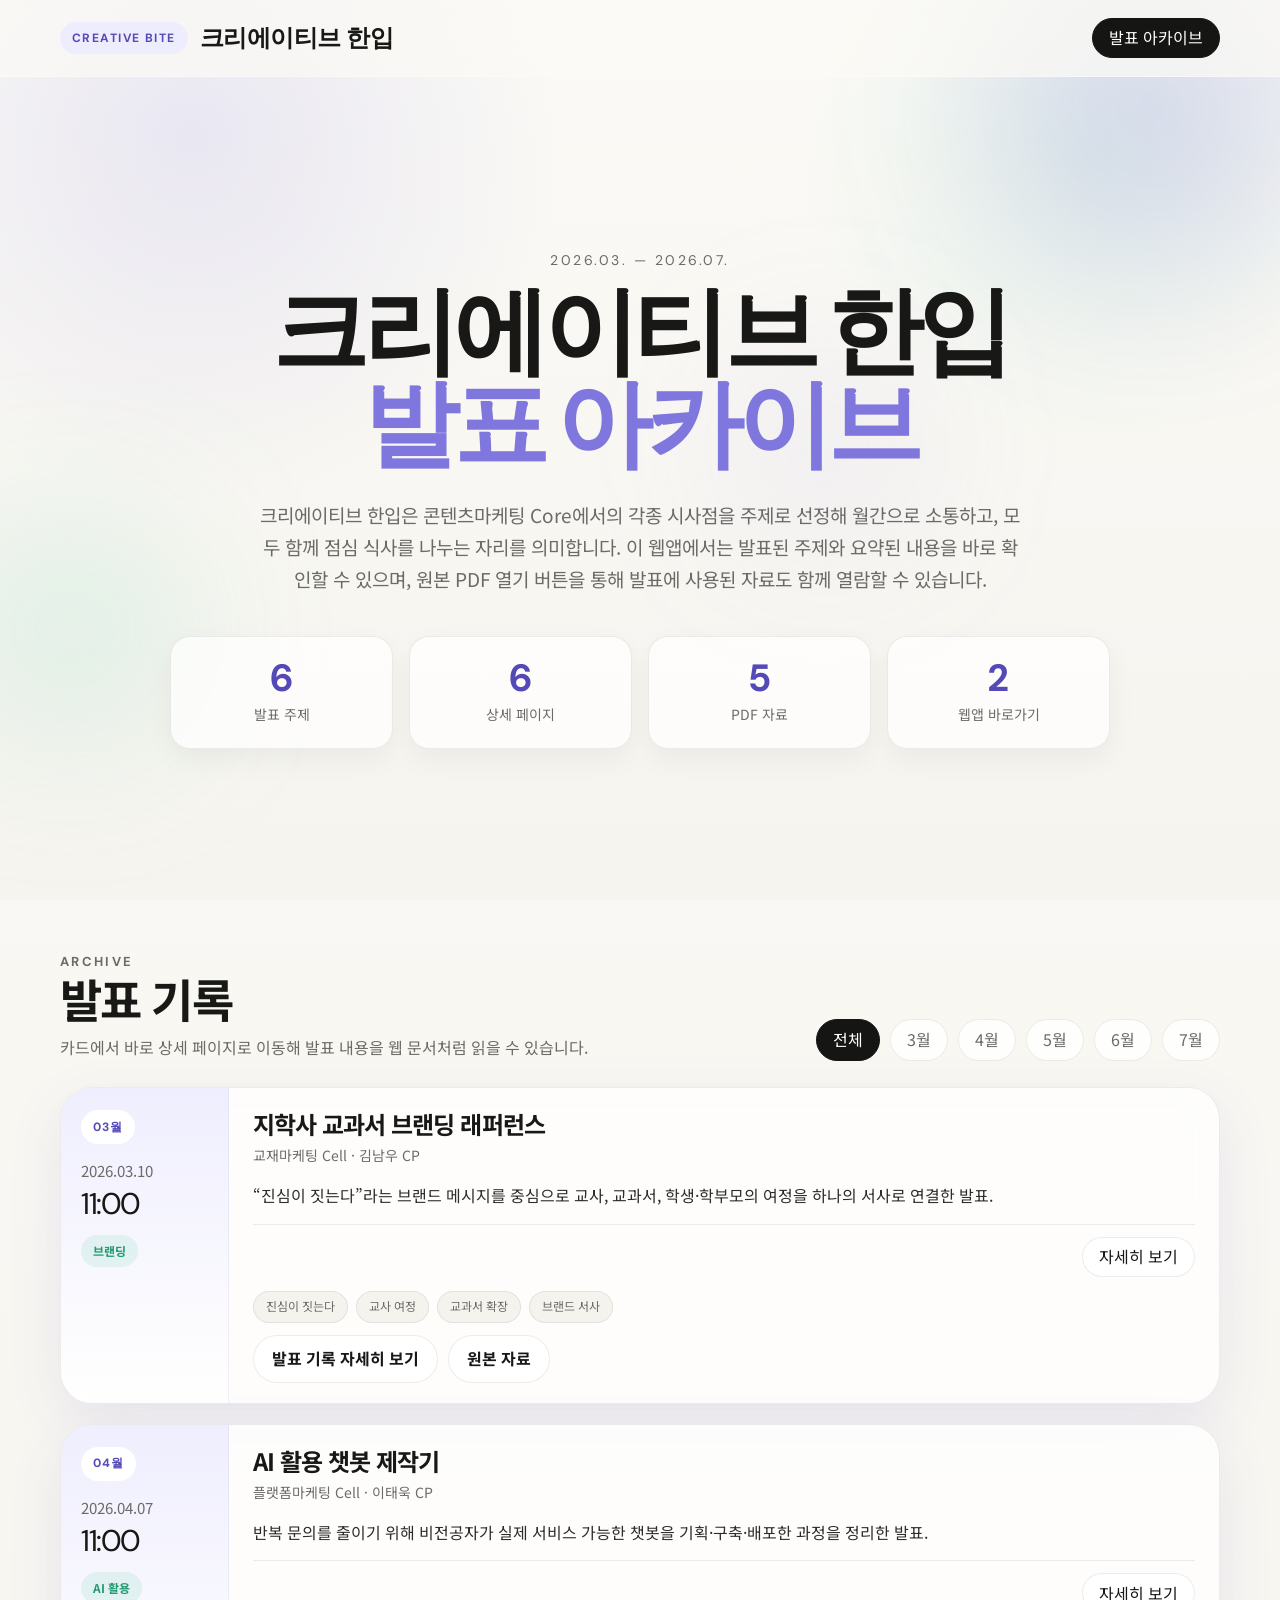
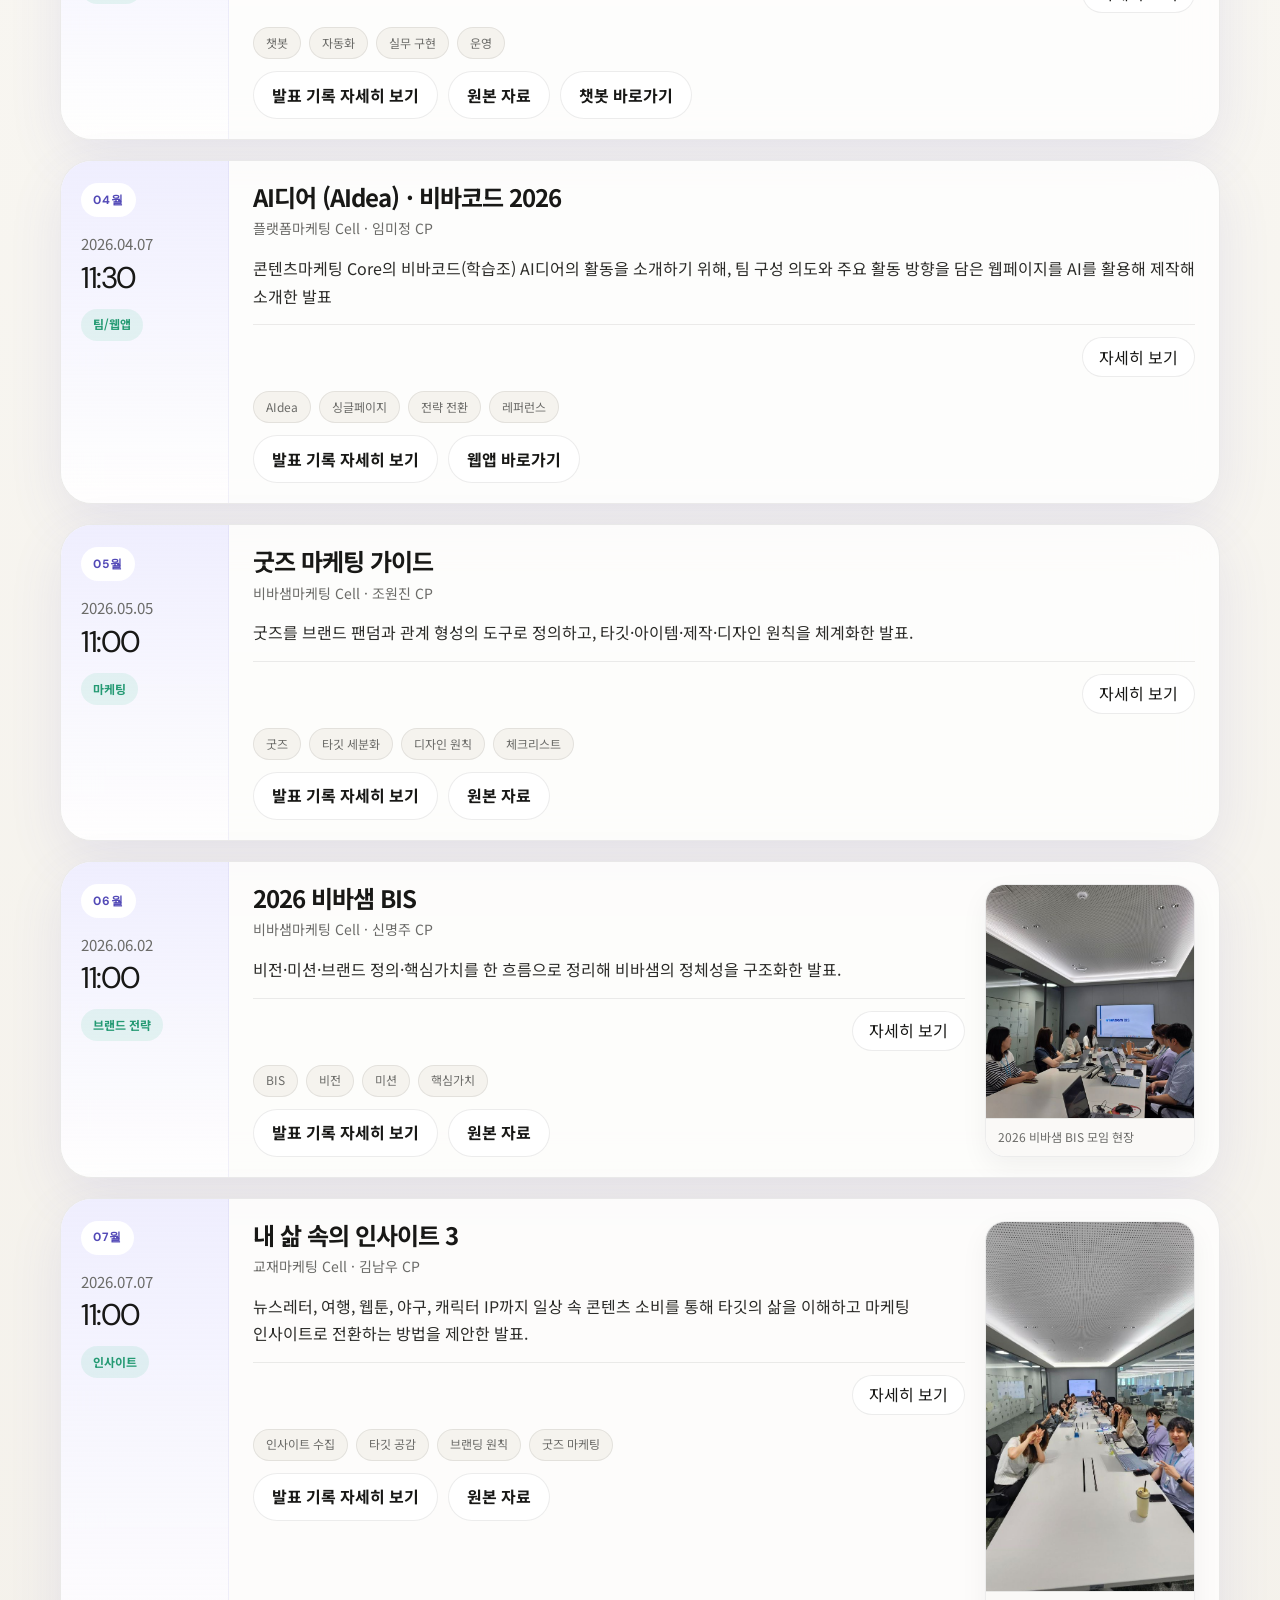
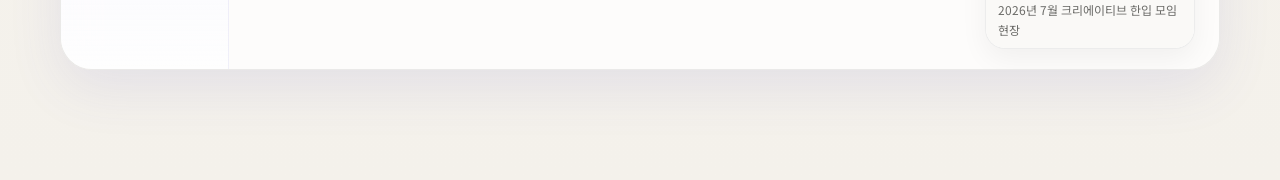
==== commit f6820cb7: "Update index.html" ====
--- a/index.html
+++ b/index.html
@@ -65,7 +65,7 @@
   <script>
 const filters = document.querySelectorAll('.filter-chip');
 const grid = document.getElementById('sessionGrid');
-const sessions = [{"id": "s1", "slug": "session-01-branding.html", "month": "03", "date": "2026.03.10", "time": "11:00", "type": "브랜딩", "title": "지학사 교과서 브랜딩 래퍼런스", "speaker": "교재마케팅 Cell · 김남우 CP", "summary": "“진심이 짓는다”라는 브랜드 메시지를 중심으로 교사, 교과서, 학생·학부모의 여정을 하나의 서사로 연결한 발표.", "overview": "교과서를 단순한 제품 소개가 아니라 교육 현장을 함께 만드는 경험으로 재해석한 발표입니다. 교사의 생애 주기, 교과서의 콘텐츠 확장, 학생·학부모와 이어지는 성장 구조를 브랜드 언어로 번역했습니다.", "cover": "https://www.genspark.ai/api/files/s/9oQ9Ynzz", "sheet": "https://www.genspark.ai/api/files/s/b9rLdTDA", "pdf_asset": "./assets/pdfs/s1-branding.pdf", "tags": ["진심이 짓는다", "교사 여정", "교과서 확장", "브랜드 서사"], "sections": [["브랜드 메시지의 출발점", "발표의 중심은 “진심이 짓는다”입니다. 기능이나 스펙보다 교육을 대하는 태도를 브랜드 핵심으로 두고, 메시지 전체를 감정과 철학의 언어로 설계합니다."], ["선생님의 여정 설계", "임용 준비, 첫 수업, 수업 운영, 졸업식까지 교사의 시간을 세밀하게 관찰합니다. 브랜드는 특정 캠페인이 아니라 선생님의 긴 여정에 함께하는 조력자로 정의됩니다."], ["교과서 경험의 콘텐츠화", "교과서를 ASMR, 장르 영화제, 4컷 만화, 올림픽형 콘텐츠처럼 새롭게 번역합니다. 익숙한 학습 자료를 다시 보고 싶게 만드는 콘텐츠 전략이 핵심입니다."], ["T-Solution과 디지털 확장", "AI 디지털 교과서와 T-Solution을 통해 종이책 이후의 경험까지 연결합니다. 브랜드는 교재를 넘어서 수업 도구와 미래 교육 환경으로 확장됩니다."], ["학생·학부모 접점 확대", "장학, 상담, 문해력 강연 등 학생과 학부모로 이어지는 접점을 함께 설계합니다. 학교 안의 브랜드가 가정과 지역사회까지 확장되는 구조를 보여줍니다."], ["채널 운영의 관점", "유튜브, 인스타그램, 커뮤니티, 뉴스레터 등 여러 채널을 쓰더라도 메시지의 중심은 하나입니다. 결국 중요한 것은 채널 수가 아니라 진심의 일관성입니다."]], "highlights": ["브랜드는 기능보다 태도의 언어로 기억된다", "교사의 생애 여정을 함께 설계하는 브랜드", "교과서는 콘텐츠로 다시 태어날 수 있다", "디지털 확장은 제품 확장이 아니라 경험 확장이다"], "points": ["브랜드 메시지를 감정과 여정 중심으로 설계", "교과서 경험을 다양한 콘텐츠 포맷으로 번역", "AI 디지털 교과서와 연계한 미래 확장성 제시", "학생·학부모까지 연결되는 교육 브랜드 구조 제안"], "questions": ["우리 브랜드에서 가장 먼저 정리해야 할 진정성의 언어는 무엇인가?", "교사·학생·학부모를 하나의 경험으로 잇는 콘텐츠는 무엇이 될 수 있는가?", "제품 소개를 브랜드 서사로 전환하려면 어떤 표현이 필요한가?"], "links": [["원본 PDF 열기", "https://www.genspark.ai/api/files/s/IzLdm8oP"], ["자료 다운로드", "https://www.genspark.ai/api/files/s/IzLdm8oP"]]}, {"id": "s2", "slug": "session-02-chatbot.html", "month": "04", "date": "2026.04.07", "time": "11:00", "type": "AI 활용", "title": "AI 활용 챗봇 제작기", "speaker": "플랫폼마케팅 Cell · 이태욱 CP", "summary": "반복 문의를 줄이기 위해 비전공자가 실제 서비스 가능한 챗봇을 기획·구축·배포한 과정을 정리한 발표.", "overview": "이 발표는 단순히 AI 도구를 소개하는 것이 아니라, 실무 문제를 어떻게 정의하고 어떤 데이터 구조로 챗봇 품질을 높였는지를 보여줍니다. 기획, 데이터 정리, 구현, 배포, 운영까지 한 흐름으로 확인할 수 있습니다.", "cover": "https://www.genspark.ai/api/files/s/4UhWfB0h", "sheet": "https://www.genspark.ai/api/files/s/XIqtCAbv", "pdf_asset": "./assets/pdfs/s2-chatbot.pdf", "tags": ["챗봇", "자동화", "실무 구현", "운영"], "sections": [["문제 발견", "스콘 e-book과 PDF 관련 문의가 반복되면서 응대 효율 문제가 커졌습니다. 챗봇은 단순한 실험이 아니라 실제 고객 문의를 줄이기 위한 해법으로 출발합니다."], ["문의 유형 분류", "어떤 문의는 챗봇이 바로 답할 수 있고, 어떤 문의는 내부 확인이 필요합니다. 이 구분이 정확할수록 챗봇의 신뢰도와 운영 효율이 높아집니다."], ["도구 선택 전략", "ChatGPT, Claude, Genspark, Google AI Studio를 단계별 용도에 맞춰 조합합니다. 중요한 것은 최신 도구보다 업무 단계에 맞는 배치입니다."], ["데이터 구조화", "가입 경로, 자료 제공 범위, 교재 정보 같은 실무 데이터를 구조화해 챗봇 답변 기반을 만듭니다. AI 품질의 핵심은 결국 데이터 정리 수준입니다."], ["구현과 배포", "API 키 노출 이슈, 연결 오류, 배포 환경 문제를 해결하며 실제 웹앱 형태까지 구현합니다. 서비스 가능한 형태로 배포했다는 점이 이 발표의 강점입니다."], ["운영 시야", "챗봇은 배포 후가 더 중요합니다. 관리자 페이지, 답변 업데이트, 모델 업그레이드 계획까지 운영 관점이 함께 제시됩니다."]], "highlights": ["도구보다 먼저 정리해야 할 것은 문제 정의다", "챗봇의 품질은 데이터 구조에서 결정된다", "실험에서 끝나지 않고 배포 가능한 서비스로 연결했다", "운영까지 고려해야 진짜 실무형 AI 프로젝트가 된다"], "points": ["반복 문의 자동화와 이관 기준을 함께 설계", "여러 AI 도구를 단계별로 조합한 실무 전략 제시", "GitHub·Vercel 기반 실제 배포 경험 포함", "사후 운영과 업데이트 체계까지 고려한 설계"], "questions": ["우리 조직에서 가장 먼저 자동화할 수 있는 반복 문의는 무엇인가?", "정확한 답변을 위해 어떤 데이터부터 표준화해야 하는가?", "파일럿이 아닌 운영형 프로젝트로 가기 위해 필요한 조건은 무엇인가?"], "links": [["원본 PDF 열기", "https://www.genspark.ai/api/files/s/ui6oKfRd"], ["자료 다운로드", "https://www.genspark.ai/api/files/s/ui6oKfRd"], ["챗봇 바로가기", "https://visang-chatbot.vercel.app/"]]}, {"id": "s3", "slug": "session-03-aidea.html", "month": "04", "date": "2026.04.07", "time": "11:30", "type": "팀/웹앱", "title": "AI디어 (AIdea) · 비바코드 2026", "speaker": "플랫폼마케팅 Cell · 임미정 CP", "summary": "AI를 활용해 마케팅 업무를 실행에서 전략으로 전환하겠다는 목표를 웹앱 방식으로 소개한 발표.", "overview": "팀 소개, 핵심 목표, 레퍼런스, 일정, 협업 태도를 웹앱 구조로 자연스럽게 보여준 사례입니다. 발표 자료 자체가 경험형 인터페이스였기 때문에, 이번 아카이브의 상세 페이지 역시 그 흐름을 이어 웹 문서형으로 구성했습니다.", "cover": "", "sheet": "", "tags": ["AIdea", "싱글페이지", "전략 전환", "레퍼런스"], "sections": [["팀의 선언", "AI디어는 아이디어를 AI로 현실로 만드는 팀이라는 한 문장으로 시작합니다. 출발점부터 명확해서 페이지 전체가 같은 방향으로 읽힙니다."], ["세 가지 핵심 목표", "콘텐츠 기획·제작 자동화, 데이터 기반 성과 분석, 반복 업무 최소화라는 세 축이 발표의 중심입니다. 목표 정의가 간결해 전체 구조를 빠르게 이해할 수 있습니다."], ["레퍼런스 큐레이션", "피그마 버즈, 태블로, ChatGPT·Claude·Gemini, 나노바나나, Sora·Runway 등 다양한 레퍼런스가 이어집니다. 단순 나열이 아니라 어떤 업무를 바꿀지 맥락과 함께 제시됩니다."], ["웹앱 자체가 발표 방식", "문서가 아닌 싱글 페이지 웹앱을 통해 발표 내용을 전달합니다. 보는 방식과 전달 내용이 일치해 설득력이 높습니다."], ["활동 로드맵", "4월부터 11월까지의 일정이 단계별로 정리되어 프로젝트 로드맵처럼 읽힙니다. 탐색에서 적용까지의 흐름이 분명합니다."], ["AI와 사람의 협업 문화", "Special Thanks와 협업 레퍼런스를 통해 도구 사용을 넘어 새로운 협업 태도를 보여줍니다. AI를 동료처럼 다루는 감각이 인상적입니다."]], "highlights": ["아이디어 → 실행 → 효율 → 전략", "발표 자료가 곧 웹 경험이 되는 구조", "레퍼런스를 실행 언어로 번역한 팀 소개", "사람과 AI가 함께 만드는 협업 문화"], "points": ["팀 목표를 한눈에 읽히는 웹앱 구조로 정리", "실무형 AI 레퍼런스를 맥락 있게 큐레이션", "발표 방식 자체를 경험형 인터페이스로 설계", "이번 아카이브 상세 페이지의 기준 무드가 된 발표"], "questions": ["우리 팀은 AI를 통해 어떤 업무를 전략 업무로 바꾸고 싶은가?", "레퍼런스를 수집하는 단계에서 실행 단계로 넘어가기 위한 장치는 무엇인가?", "문서 대신 웹앱으로 발표할 때 전달 경험은 어떻게 달라지는가?"], "links": [["AIdea 웹앱 보기", "https://roraa21.github.io/AIdea/"]]}, {"id": "s4", "slug": "session-04-goods.html", "month": "05", "date": "2026.05.05", "time": "11:00", "type": "마케팅", "title": "굿즈 마케팅 가이드", "speaker": "비바샘마케팅 Cell · 조원진 CP", "summary": "굿즈를 브랜드 팬덤과 관계 형성의 도구로 정의하고, 타깃·아이템·제작·디자인 원칙을 체계화한 발표.", "overview": "굿즈를 예쁜 사은품이 아니라 브랜드 아이덴티티를 확장하는 매개체로 다룬 발표입니다. 타깃 세분화부터 제작사 체크리스트, 디자인 원칙까지 실무에 바로 적용할 수 있는 구조로 정리되어 있습니다.", "cover": "https://www.genspark.ai/api/files/s/DLvQC9Pe", "sheet": "https://www.genspark.ai/api/files/s/cSOfjOAx", "pdf_asset": "./assets/pdfs/s4-goods.pdf", "tags": ["굿즈", "타깃 세분화", "디자인 원칙", "체크리스트"], "sections": [["굿즈의 정의", "굿즈는 단순 증정품이 아니라 브랜드 정체성을 담는 파생 상품으로 제시됩니다. 사용성과 감정적 연결을 동시에 만드는 것이 핵심입니다."], ["5단계 프로세스", "타깃 세분화, 아이템 선정, 업체 서칭, 기획·디자인, 제작·발주라는 흐름으로 정리됩니다. 감이 아니라 프로세스로 접근하는 실무 감각이 돋보입니다."], ["타깃별 전략 차별화", "VIP, 관심 고객, 잠재 고객으로 구분해 예산과 아이템을 다르게 설계합니다. 누구에게 주는지에 따라 굿즈의 역할이 달라진다는 관점이 중요합니다."], ["아이템 라인업 설계", "프리미엄형, 실용형, 확산형으로 나뉜 아이템 구성이 제안됩니다. 굿즈를 단순히 예산으로만 고르지 않고 목적과 맥락으로 고릅니다."], ["업체 선정 체크리스트", "품질, 단가, 납기, 패키징, 샘플 확인 등 실행 단계에서 발생할 수 있는 리스크를 미리 점검합니다. 예쁜 시안보다 안정적인 실행이 더 중요하다는 메시지가 분명합니다."], ["비바샘다운 디자인", "로고를 과하게 드러내지 않고 비버샘 캐릭터와 블루톤의 톤앤매너를 자연스럽게 녹여냅니다. 결국 “소장하고 싶은 굿즈”가 되어야 한다는 관점입니다."]], "highlights": ["굿즈는 팬덤의 시작점이 될 수 있다", "같은 굿즈라도 타깃에 따라 전략이 달라진다", "체크리스트는 실행의 완성도를 만든다", "브랜드 노출보다 사용 경험이 먼저다"], "points": ["굿즈를 브랜드 관계 형성 도구로 재정의", "VIP·관심·잠재 고객별 전략 분리", "제작사 선정 시 실무 체크리스트 강화", "자연스러운 브랜드 표현을 위한 디자인 원칙 제시"], "questions": ["우리 브랜드 굿즈는 어떤 감정을 남겨야 하는가?", "타깃에 따라 아이템과 예산을 나누는 기준은 무엇이어야 하는가?", "브랜드 노출과 실제 사용성을 함께 만족시키는 표현은 무엇인가?"], "links": [["원본 PDF 열기", "https://www.genspark.ai/api/files/s/mjY7ss4R"], ["자료 다운로드", "https://www.genspark.ai/api/files/s/mjY7ss4R"]]}, {"id": "s5", "slug": "session-05-bis.html", "month": "06", "date": "2026.06.02", "time": "11:00", "type": "브랜드 전략", "title": "2026 비바샘 BIS", "speaker": "비바샘마케팅 Cell · 신명주 CP", "summary": "비전·미션·브랜드 정의·핵심가치를 한 흐름으로 정리해 비바샘의 정체성을 구조화한 발표.", "overview": "비바샘을 “교사를 가장 잘 이해하는 교수·학습 플랫폼”으로 정의하고, 브랜드가 지향해야 할 비전과 약속을 한 문장씩 선명하게 정리한 발표입니다. 전략 문서를 서비스 언어로 번역하기 좋은 구조를 가지고 있습니다.", "cover": "https://www.genspark.ai/api/files/s/xaPbjAXh", "sheet": "https://www.genspark.ai/api/files/s/4XzErFbE", "pdf_asset": "./assets/pdfs/s5-bis.pdf", "hero_image": "./assets/images/s5-bis-meeting.jpg", "hero_image_alt": "2026 비바샘 BIS 모임 회의 사진", "hero_image_caption": "2026 비바샘 BIS 모임 현장", "tags": ["BIS", "비전", "미션", "핵심가치"], "sections": [["브랜드 비전", "비바샘은 교수·학습 원스톱 생태계를 구축해 교사가 가장 먼저 찾는 파트너가 되는 것을 비전으로 둡니다. 플랫폼을 넘어 생태계라는 단어를 쓰는 점이 중요합니다."], ["브랜드 미션", "선생님이 원하는 교육을 실현하는 데 필요한 모든 것을 지원한다는 문장으로 미션이 정리됩니다. 기능 제공보다 교육 실현의 조력자 역할을 강조합니다."], ["브랜드 정의", "“선생님을 가장 잘 이해하는 교수·학습 플랫폼”이라는 정의가 발표의 중심축입니다. 누구를 위해 존재하는지, 어떤 태도를 갖는지 한 문장으로 명확히 보여줍니다."], ["핵심가치", "현장성, 혁신, 동행이라는 세 가지 가치가 제시됩니다. 실용성, AI·에듀테크, 여정 지원이 각각의 가치와 연결됩니다."], ["에센스와 약속", "상상하던 교육의 실현이라는 브랜드 에센스가 약속의 문장으로 이어집니다. 추상적인 브랜드 표현을 서비스 경험 언어로 옮기기 쉽도록 정리된 구조입니다."], ["태그라인과 슬로건", "“선생님 곁의 가장 완벽한 교육 파트너”, “내일을 위한 매일의 선택” 등의 문장이 브랜드 말투를 완성합니다. 전략이 곧 문장 시스템으로 정리된 사례입니다."]], "highlights": ["원스톱 교수·학습 생태계", "교사를 가장 잘 이해하는 플랫폼", "현장성 · 혁신 · 동행", "전략 문장이 곧 브랜드 경험의 기준이 된다"], "points": ["비전·미션·정의를 한 흐름으로 명확히 연결", "교사 이해를 브랜드 중심축으로 설정", "핵심가치를 서비스 방향성과 연결", "태그라인·슬로건까지 일관된 메시지 시스템 구축"], "questions": ["우리 서비스가 실제로 가장 잘 전달하는 브랜드 가치는 무엇인가?", "교사가 가장 먼저 찾는 파트너가 되기 위해 보완할 경험은 무엇인가?", "브랜드 정의를 실제 기능과 콘텐츠로 바꿀 때 필요한 우선순위는 무엇인가?"], "links": [["원본 PDF 열기", "https://www.genspark.ai/api/files/s/uDLeTXw8"], ["자료 다운로드", "https://www.genspark.ai/api/files/s/uDLeTXw8"]]}, {"id": "s6", "slug": "session-06-insight.html", "month": "07", "date": "2026.07.07", "time": "11:00", "type": "인사이트", "title": "내 삶 속의 인사이트 3", "speaker": "교재마케팅 Cell · 김남우 CP", "summary": "뉴스레터, 여행, 웹툰, 야구, 캐릭터 IP까지 일상 속 콘텐츠 소비를 통해 타깃의 삶을 이해하고 마케팅 인사이트로 전환하는 방법을 제안한 발표.", "overview": "개인의 취향과 일상 경험을 단순한 취미로 두지 않고, 브랜드와 타깃을 이해하는 간접 경험의 자산으로 전환하는 발표입니다. 뉴스레터 구독 습관부터 캐릭터 브랜딩, 팬덤, 굿즈 마케팅 사례까지 폭넓게 연결해 실무에 적용할 수 있는 관찰의 프레임을 제시합니다.", "cover": "", "sheet": "", "pdf_asset": "./assets/pdfs/s6-insight.pdf", "hero_image": "./assets/images/s6-insight-meeting.jpg", "hero_image_alt": "2026년 7월 크리에이티브 한입 모임 사진", "hero_image_caption": "2026년 7월 크리에이티브 한입 모임 현장", "tags": ["인사이트 수집", "타깃 공감", "브랜딩 원칙", "굿즈 마케팅"], "sections": [["일상을 깨우는 뉴스레터 루틴", "롱블랙, 까탈로그, 썸원 같은 뉴스레터를 통해 매일의 관점을 업데이트하는 방식이 소개됩니다. 꾸준한 구독과 기록이 곧 마케터의 감각을 누적시키는 기초 체력이 된다는 메시지가 중심에 있습니다."], ["익숙함 밖에서 얻는 감각", "여행, 대화, 새로운 공간 경험처럼 평소의 생활 반경을 벗어나는 순간들이 어떻게 새로운 아이디어의 출발점이 되는지 보여줍니다. 익숙한 업계 안에서만 답을 찾지 않고, 다른 맥락에서 감각을 빌려오는 태도가 중요하게 제시됩니다."], ["타인의 삶을 엿보는 콘텐츠 읽기", "웹툰과 라이프스타일 콘텐츠를 통해 교사, 학부모, 소비자처럼 내가 직접 살지 않는 삶을 간접 경험하는 방법을 다룹니다. 타깃을 데이터가 아니라 구체적인 생활 장면으로 이해하려는 태도가 핵심입니다."], ["주변 산업에서 찾는 마케팅 힌트", "야구장, 카페, 편의점 같은 일상 공간에서도 팬덤과 구매 동선, 진열 방식, 체류 경험 같은 마케팅 단서를 읽어냅니다. 특별한 리서치가 아니더라도 주변을 해석하는 습관이 실무 인사이트로 이어질 수 있음을 보여줍니다."], ["캐시램에게서 배우는 브랜딩 원칙", "결핍과 솔직함, 세계관 서사, OSMU, 아날로그 감성처럼 캐릭터 브랜드가 사랑받는 이유를 구조적으로 풀어냅니다. 완벽한 브랜드보다 공감 가능한 결이 강한 브랜드가 더 오래 기억된다는 점을 강조합니다."], ["AWA에게서 배우는 시각적 시그니처", "우연히 웨스 앤더슨 사례를 통해 강력한 비주얼 규칙과 커뮤니티 참여가 어떻게 하나의 문화적 브랜드를 만드는지 설명합니다. 시각적 규격화가 단순한 예쁨이 아니라 공유와 확산을 유도하는 장치라는 점이 인상적으로 제시됩니다."], ["토이 스토리에서 읽는 굿즈 마케팅", "향수, 실용성, 소장 욕구, 구매 과정의 재미를 결합한 굿즈 전략이 소개됩니다. 좋은 굿즈는 단순한 판매 상품이 아니라 소비자 지갑을 여는 감정적 서사의 연장선이라는 점을 보여줍니다."]], "highlights": ["콘텐츠 소비는 타깃의 삶을 이해하는 간접 경험이 될 수 있다", "캐시램 사례는 결핍과 공감이 강력한 브랜드 자산이 될 수 있음을 보여준다", "AWA 사례는 시각적 시그니처와 커뮤니티 참여의 힘을 선명하게 보여준다", "굿즈 마케팅은 제품 판매가 아니라 감정과 서사를 구매하게 만드는 전략이다"], "points": ["매일 접하는 뉴스레터와 콘텐츠를 인사이트 자산으로 전환하는 관찰 습관", "직접 살지 않는 타깃의 삶을 간접 경험하며 공감의 밀도를 높이는 접근", "캐릭터 브랜딩과 시각적 아이덴티티에서 배울 수 있는 브랜드 설계 원칙", "팬덤과 향수, 실용성을 결합해 구매 욕구를 높이는 굿즈 마케팅 관점"], "questions": ["내가 요즘 가장 꾸준히 소비하는 콘텐츠는 우리 타깃을 이해하는 데 어떤 힌트를 주고 있는가?", "우리 브랜드가 더 공감받기 위해 드러내야 할 결핍이나 솔직함은 무엇인가?", "구매 자체보다 구매 과정을 더 즐겁게 만들 수 있는 장치는 무엇으로 설계할 수 있을까?"], "links": [["원본 PDF 열기", "https://www.genspark.ai/api/files/s/cBCRBNrb"]]}];
+const sessions = [{"id": "s1", "slug": "session-01-branding.html", "month": "03", "date": "2026.03.10", "time": "11:00", "type": "브랜딩", "title": "지학사 교과서 브랜딩 래퍼런스", "speaker": "교재마케팅 Cell · 김남우 CP", "summary": "“진심이 짓는다”라는 브랜드 메시지를 중심으로 교사, 교과서, 학생·학부모의 여정을 하나의 서사로 연결한 발표.", "overview": "교과서를 단순한 제품 소개가 아니라 교육 현장을 함께 만드는 경험으로 재해석한 발표입니다. 교사의 생애 주기, 교과서의 콘텐츠 확장, 학생·학부모와 이어지는 성장 구조를 브랜드 언어로 번역했습니다.", "cover": "https://www.genspark.ai/api/files/s/9oQ9Ynzz", "sheet": "https://www.genspark.ai/api/files/s/b9rLdTDA", "pdf_asset": "./assets/pdfs/s1-branding.pdf", "tags": ["진심이 짓는다", "교사 여정", "교과서 확장", "브랜드 서사"], "sections": [["브랜드 메시지의 출발점", "발표의 중심은 “진심이 짓는다”입니다. 기능이나 스펙보다 교육을 대하는 태도를 브랜드 핵심으로 두고, 메시지 전체를 감정과 철학의 언어로 설계합니다."], ["선생님의 여정 설계", "임용 준비, 첫 수업, 수업 운영, 졸업식까지 교사의 시간을 세밀하게 관찰합니다. 브랜드는 특정 캠페인이 아니라 선생님의 긴 여정에 함께하는 조력자로 정의됩니다."], ["교과서 경험의 콘텐츠화", "교과서를 ASMR, 장르 영화제, 4컷 만화, 올림픽형 콘텐츠처럼 새롭게 번역합니다. 익숙한 학습 자료를 다시 보고 싶게 만드는 콘텐츠 전략이 핵심입니다."], ["T-Solution과 디지털 확장", "AI 디지털 교과서와 T-Solution을 통해 종이책 이후의 경험까지 연결합니다. 브랜드는 교재를 넘어서 수업 도구와 미래 교육 환경으로 확장됩니다."], ["학생·학부모 접점 확대", "장학, 상담, 문해력 강연 등 학생과 학부모로 이어지는 접점을 함께 설계합니다. 학교 안의 브랜드가 가정과 지역사회까지 확장되는 구조를 보여줍니다."], ["채널 운영의 관점", "유튜브, 인스타그램, 커뮤니티, 뉴스레터 등 여러 채널을 쓰더라도 메시지의 중심은 하나입니다. 결국 중요한 것은 채널 수가 아니라 진심의 일관성입니다."]], "highlights": ["브랜드는 기능보다 태도의 언어로 기억된다", "교사의 생애 여정을 함께 설계하는 브랜드", "교과서는 콘텐츠로 다시 태어날 수 있다", "디지털 확장은 제품 확장이 아니라 경험 확장이다"], "points": ["브랜드 메시지를 감정과 여정 중심으로 설계", "교과서 경험을 다양한 콘텐츠 포맷으로 번역", "AI 디지털 교과서와 연계한 미래 확장성 제시", "학생·학부모까지 연결되는 교육 브랜드 구조 제안"], "questions": ["우리 브랜드에서 가장 먼저 정리해야 할 진정성의 언어는 무엇인가?", "교사·학생·학부모를 하나의 경험으로 잇는 콘텐츠는 무엇이 될 수 있는가?", "제품 소개를 브랜드 서사로 전환하려면 어떤 표현이 필요한가?"], "links": [["원본 PDF 열기", "https://www.genspark.ai/api/files/s/IzLdm8oP"], ["자료 다운로드", "https://www.genspark.ai/api/files/s/IzLdm8oP"]]}, {"id": "s2", "slug": "session-02-chatbot.html", "month": "04", "date": "2026.04.07", "time": "11:00", "type": "AI 활용", "title": "AI 활용 챗봇 제작기", "speaker": "플랫폼마케팅 Cell · 이태욱 CP", "summary": "반복 문의를 줄이기 위해 비전공자가 실제 서비스 가능한 챗봇을 기획·구축·배포한 과정을 정리한 발표.", "overview": "이 발표는 단순히 AI 도구를 소개하는 것이 아니라, 실무 문제를 어떻게 정의하고 어떤 데이터 구조로 챗봇 품질을 높였는지를 보여줍니다. 기획, 데이터 정리, 구현, 배포, 운영까지 한 흐름으로 확인할 수 있습니다.", "cover": "https://www.genspark.ai/api/files/s/4UhWfB0h", "sheet": "https://www.genspark.ai/api/files/s/XIqtCAbv", "pdf_asset": "./assets/pdfs/s2-chatbot.pdf", "tags": ["챗봇", "자동화", "실무 구현", "운영"], "sections": [["문제 발견", "스콘 e-book과 PDF 관련 문의가 반복되면서 응대 효율 문제가 커졌습니다. 챗봇은 단순한 실험이 아니라 실제 고객 문의를 줄이기 위한 해법으로 출발합니다."], ["문의 유형 분류", "어떤 문의는 챗봇이 바로 답할 수 있고, 어떤 문의는 내부 확인이 필요합니다. 이 구분이 정확할수록 챗봇의 신뢰도와 운영 효율이 높아집니다."], ["도구 선택 전략", "ChatGPT, Claude, Genspark, Google AI Studio를 단계별 용도에 맞춰 조합합니다. 중요한 것은 최신 도구보다 업무 단계에 맞는 배치입니다."], ["데이터 구조화", "가입 경로, 자료 제공 범위, 교재 정보 같은 실무 데이터를 구조화해 챗봇 답변 기반을 만듭니다. AI 품질의 핵심은 결국 데이터 정리 수준입니다."], ["구현과 배포", "API 키 노출 이슈, 연결 오류, 배포 환경 문제를 해결하며 실제 웹앱 형태까지 구현합니다. 서비스 가능한 형태로 배포했다는 점이 이 발표의 강점입니다."], ["운영 시야", "챗봇은 배포 후가 더 중요합니다. 관리자 페이지, 답변 업데이트, 모델 업그레이드 계획까지 운영 관점이 함께 제시됩니다."]], "highlights": ["도구보다 먼저 정리해야 할 것은 문제 정의다", "챗봇의 품질은 데이터 구조에서 결정된다", "실험에서 끝나지 않고 배포 가능한 서비스로 연결했다", "운영까지 고려해야 진짜 실무형 AI 프로젝트가 된다"], "points": ["반복 문의 자동화와 이관 기준을 함께 설계", "여러 AI 도구를 단계별로 조합한 실무 전략 제시", "GitHub·Vercel 기반 실제 배포 경험 포함", "사후 운영과 업데이트 체계까지 고려한 설계"], "questions": ["우리 조직에서 가장 먼저 자동화할 수 있는 반복 문의는 무엇인가?", "정확한 답변을 위해 어떤 데이터부터 표준화해야 하는가?", "파일럿이 아닌 운영형 프로젝트로 가기 위해 필요한 조건은 무엇인가?"], "links": [["원본 PDF 열기", "https://www.genspark.ai/api/files/s/ui6oKfRd"], ["자료 다운로드", "https://www.genspark.ai/api/files/s/ui6oKfRd"], ["챗봇 바로가기", "https://visang-chatbot.vercel.app/"]]}, {"id": "s3", "slug": "session-03-aidea.html", "month": "04", "date": "2026.04.07", "time": "11:30", "type": "팀/웹앱", "title": "AI디어 (AIdea) · 비바코드 2026", "speaker": "플랫폼마케팅 Cell · 임미정 CP", "summary": "콘텐츠마케팅 Core의 비바코드(학습조) AI디어의 활동을 소개하기 위해, 팀 구성 의도와 주요 활동 방향을 담은 웹페이지를 AI를 활용해 제작해 소개한 발표", "overview": "팀 소개, 핵심 목표, 레퍼런스, 일정, 협업 태도를 웹앱 구조로 자연스럽게 보여준 사례입니다. 발표 자료 자체가 경험형 인터페이스였기 때문에, 이번 아카이브의 상세 페이지 역시 그 흐름을 이어 웹 문서형으로 구성했습니다.", "cover": "", "sheet": "", "tags": ["AIdea", "싱글페이지", "전략 전환", "레퍼런스"], "sections": [["팀의 선언", "AI디어는 아이디어를 AI로 현실로 만드는 팀이라는 한 문장으로 시작합니다. 출발점부터 명확해서 페이지 전체가 같은 방향으로 읽힙니다."], ["세 가지 핵심 목표", "콘텐츠 기획·제작 자동화, 데이터 기반 성과 분석, 반복 업무 최소화라는 세 축이 발표의 중심입니다. 목표 정의가 간결해 전체 구조를 빠르게 이해할 수 있습니다."], ["레퍼런스 큐레이션", "피그마 버즈, 태블로, ChatGPT·Claude·Gemini, 나노바나나, Sora·Runway 등 다양한 레퍼런스가 이어집니다. 단순 나열이 아니라 어떤 업무를 바꿀지 맥락과 함께 제시됩니다."], ["웹앱 자체가 발표 방식", "문서가 아닌 싱글 페이지 웹앱을 통해 발표 내용을 전달합니다. 보는 방식과 전달 내용이 일치해 설득력이 높습니다."], ["활동 로드맵", "4월부터 11월까지의 일정이 단계별로 정리되어 프로젝트 로드맵처럼 읽힙니다. 탐색에서 적용까지의 흐름이 분명합니다."], ["AI와 사람의 협업 문화", "Special Thanks와 협업 레퍼런스를 통해 도구 사용을 넘어 새로운 협업 태도를 보여줍니다. AI를 동료처럼 다루는 감각이 인상적입니다."]], "highlights": ["아이디어 → 실행 → 효율 → 전략", "발표 자료가 곧 웹 경험이 되는 구조", "레퍼런스를 실행 언어로 번역한 팀 소개", "사람과 AI가 함께 만드는 협업 문화"], "points": ["팀 목표를 한눈에 읽히는 웹앱 구조로 정리", "실무형 AI 레퍼런스를 맥락 있게 큐레이션", "발표 방식 자체를 경험형 인터페이스로 설계", "이번 아카이브 상세 페이지의 기준 무드가 된 발표"], "questions": ["우리 팀은 AI를 통해 어떤 업무를 전략 업무로 바꾸고 싶은가?", "레퍼런스를 수집하는 단계에서 실행 단계로 넘어가기 위한 장치는 무엇인가?", "문서 대신 웹앱으로 발표할 때 전달 경험은 어떻게 달라지는가?"], "links": [["AIdea 웹앱 보기", "https://roraa21.github.io/AIdea/"]]}, {"id": "s4", "slug": "session-04-goods.html", "month": "05", "date": "2026.05.05", "time": "11:00", "type": "마케팅", "title": "굿즈 마케팅 가이드", "speaker": "비바샘마케팅 Cell · 조원진 CP", "summary": "굿즈를 브랜드 팬덤과 관계 형성의 도구로 정의하고, 타깃·아이템·제작·디자인 원칙을 체계화한 발표.", "overview": "굿즈를 예쁜 사은품이 아니라 브랜드 아이덴티티를 확장하는 매개체로 다룬 발표입니다. 타깃 세분화부터 제작사 체크리스트, 디자인 원칙까지 실무에 바로 적용할 수 있는 구조로 정리되어 있습니다.", "cover": "https://www.genspark.ai/api/files/s/DLvQC9Pe", "sheet": "https://www.genspark.ai/api/files/s/cSOfjOAx", "pdf_asset": "./assets/pdfs/s4-goods.pdf", "tags": ["굿즈", "타깃 세분화", "디자인 원칙", "체크리스트"], "sections": [["굿즈의 정의", "굿즈는 단순 증정품이 아니라 브랜드 정체성을 담는 파생 상품으로 제시됩니다. 사용성과 감정적 연결을 동시에 만드는 것이 핵심입니다."], ["5단계 프로세스", "타깃 세분화, 아이템 선정, 업체 서칭, 기획·디자인, 제작·발주라는 흐름으로 정리됩니다. 감이 아니라 프로세스로 접근하는 실무 감각이 돋보입니다."], ["타깃별 전략 차별화", "VIP, 관심 고객, 잠재 고객으로 구분해 예산과 아이템을 다르게 설계합니다. 누구에게 주는지에 따라 굿즈의 역할이 달라진다는 관점이 중요합니다."], ["아이템 라인업 설계", "프리미엄형, 실용형, 확산형으로 나뉜 아이템 구성이 제안됩니다. 굿즈를 단순히 예산으로만 고르지 않고 목적과 맥락으로 고릅니다."], ["업체 선정 체크리스트", "품질, 단가, 납기, 패키징, 샘플 확인 등 실행 단계에서 발생할 수 있는 리스크를 미리 점검합니다. 예쁜 시안보다 안정적인 실행이 더 중요하다는 메시지가 분명합니다."], ["비바샘다운 디자인", "로고를 과하게 드러내지 않고 비버샘 캐릭터와 블루톤의 톤앤매너를 자연스럽게 녹여냅니다. 결국 “소장하고 싶은 굿즈”가 되어야 한다는 관점입니다."]], "highlights": ["굿즈는 팬덤의 시작점이 될 수 있다", "같은 굿즈라도 타깃에 따라 전략이 달라진다", "체크리스트는 실행의 완성도를 만든다", "브랜드 노출보다 사용 경험이 먼저다"], "points": ["굿즈를 브랜드 관계 형성 도구로 재정의", "VIP·관심·잠재 고객별 전략 분리", "제작사 선정 시 실무 체크리스트 강화", "자연스러운 브랜드 표현을 위한 디자인 원칙 제시"], "questions": ["우리 브랜드 굿즈는 어떤 감정을 남겨야 하는가?", "타깃에 따라 아이템과 예산을 나누는 기준은 무엇이어야 하는가?", "브랜드 노출과 실제 사용성을 함께 만족시키는 표현은 무엇인가?"], "links": [["원본 PDF 열기", "https://www.genspark.ai/api/files/s/mjY7ss4R"], ["자료 다운로드", "https://www.genspark.ai/api/files/s/mjY7ss4R"]]}, {"id": "s5", "slug": "session-05-bis.html", "month": "06", "date": "2026.06.02", "time": "11:00", "type": "브랜드 전략", "title": "2026 비바샘 BIS", "speaker": "비바샘마케팅 Cell · 신명주 CP", "summary": "비전·미션·브랜드 정의·핵심가치를 한 흐름으로 정리해 비바샘의 정체성을 구조화한 발표.", "overview": "비바샘을 “교사를 가장 잘 이해하는 교수·학습 플랫폼”으로 정의하고, 브랜드가 지향해야 할 비전과 약속을 한 문장씩 선명하게 정리한 발표입니다. 전략 문서를 서비스 언어로 번역하기 좋은 구조를 가지고 있습니다.", "cover": "https://www.genspark.ai/api/files/s/xaPbjAXh", "sheet": "https://www.genspark.ai/api/files/s/4XzErFbE", "pdf_asset": "./assets/pdfs/s5-bis.pdf", "hero_image": "./assets/images/s5-bis-meeting.jpg", "hero_image_alt": "2026 비바샘 BIS 모임 회의 사진", "hero_image_caption": "2026 비바샘 BIS 모임 현장", "tags": ["BIS", "비전", "미션", "핵심가치"], "sections": [["브랜드 비전", "비바샘은 교수·학습 원스톱 생태계를 구축해 교사가 가장 먼저 찾는 파트너가 되는 것을 비전으로 둡니다. 플랫폼을 넘어 생태계라는 단어를 쓰는 점이 중요합니다."], ["브랜드 미션", "선생님이 원하는 교육을 실현하는 데 필요한 모든 것을 지원한다는 문장으로 미션이 정리됩니다. 기능 제공보다 교육 실현의 조력자 역할을 강조합니다."], ["브랜드 정의", "“선생님을 가장 잘 이해하는 교수·학습 플랫폼”이라는 정의가 발표의 중심축입니다. 누구를 위해 존재하는지, 어떤 태도를 갖는지 한 문장으로 명확히 보여줍니다."], ["핵심가치", "현장성, 혁신, 동행이라는 세 가지 가치가 제시됩니다. 실용성, AI·에듀테크, 여정 지원이 각각의 가치와 연결됩니다."], ["에센스와 약속", "상상하던 교육의 실현이라는 브랜드 에센스가 약속의 문장으로 이어집니다. 추상적인 브랜드 표현을 서비스 경험 언어로 옮기기 쉽도록 정리된 구조입니다."], ["태그라인과 슬로건", "“선생님 곁의 가장 완벽한 교육 파트너”, “내일을 위한 매일의 선택” 등의 문장이 브랜드 말투를 완성합니다. 전략이 곧 문장 시스템으로 정리된 사례입니다."]], "highlights": ["원스톱 교수·학습 생태계", "교사를 가장 잘 이해하는 플랫폼", "현장성 · 혁신 · 동행", "전략 문장이 곧 브랜드 경험의 기준이 된다"], "points": ["비전·미션·정의를 한 흐름으로 명확히 연결", "교사 이해를 브랜드 중심축으로 설정", "핵심가치를 서비스 방향성과 연결", "태그라인·슬로건까지 일관된 메시지 시스템 구축"], "questions": ["우리 서비스가 실제로 가장 잘 전달하는 브랜드 가치는 무엇인가?", "교사가 가장 먼저 찾는 파트너가 되기 위해 보완할 경험은 무엇인가?", "브랜드 정의를 실제 기능과 콘텐츠로 바꿀 때 필요한 우선순위는 무엇인가?"], "links": [["원본 PDF 열기", "https://www.genspark.ai/api/files/s/uDLeTXw8"], ["자료 다운로드", "https://www.genspark.ai/api/files/s/uDLeTXw8"]]}, {"id": "s6", "slug": "session-06-insight.html", "month": "07", "date": "2026.07.07", "time": "11:00", "type": "인사이트", "title": "내 삶 속의 인사이트 3", "speaker": "교재마케팅 Cell · 김남우 CP", "summary": "뉴스레터, 여행, 웹툰, 야구, 캐릭터 IP까지 일상 속 콘텐츠 소비를 통해 타깃의 삶을 이해하고 마케팅 인사이트로 전환하는 방법을 제안한 발표.", "overview": "개인의 취향과 일상 경험을 단순한 취미로 두지 않고, 브랜드와 타깃을 이해하는 간접 경험의 자산으로 전환하는 발표입니다. 뉴스레터 구독 습관부터 캐릭터 브랜딩, 팬덤, 굿즈 마케팅 사례까지 폭넓게 연결해 실무에 적용할 수 있는 관찰의 프레임을 제시합니다.", "cover": "", "sheet": "", "pdf_asset": "./assets/pdfs/s6-insight.pdf", "hero_image": "./assets/images/s6-insight-meeting.jpg", "hero_image_alt": "2026년 7월 크리에이티브 한입 모임 사진", "hero_image_caption": "2026년 7월 크리에이티브 한입 모임 현장", "tags": ["인사이트 수집", "타깃 공감", "브랜딩 원칙", "굿즈 마케팅"], "sections": [["일상을 깨우는 뉴스레터 루틴", "롱블랙, 까탈로그, 썸원 같은 뉴스레터를 통해 매일의 관점을 업데이트하는 방식이 소개됩니다. 꾸준한 구독과 기록이 곧 마케터의 감각을 누적시키는 기초 체력이 된다는 메시지가 중심에 있습니다."], ["익숙함 밖에서 얻는 감각", "여행, 대화, 새로운 공간 경험처럼 평소의 생활 반경을 벗어나는 순간들이 어떻게 새로운 아이디어의 출발점이 되는지 보여줍니다. 익숙한 업계 안에서만 답을 찾지 않고, 다른 맥락에서 감각을 빌려오는 태도가 중요하게 제시됩니다."], ["타인의 삶을 엿보는 콘텐츠 읽기", "웹툰과 라이프스타일 콘텐츠를 통해 교사, 학부모, 소비자처럼 내가 직접 살지 않는 삶을 간접 경험하는 방법을 다룹니다. 타깃을 데이터가 아니라 구체적인 생활 장면으로 이해하려는 태도가 핵심입니다."], ["주변 산업에서 찾는 마케팅 힌트", "야구장, 카페, 편의점 같은 일상 공간에서도 팬덤과 구매 동선, 진열 방식, 체류 경험 같은 마케팅 단서를 읽어냅니다. 특별한 리서치가 아니더라도 주변을 해석하는 습관이 실무 인사이트로 이어질 수 있음을 보여줍니다."], ["캐시램에게서 배우는 브랜딩 원칙", "결핍과 솔직함, 세계관 서사, OSMU, 아날로그 감성처럼 캐릭터 브랜드가 사랑받는 이유를 구조적으로 풀어냅니다. 완벽한 브랜드보다 공감 가능한 결이 강한 브랜드가 더 오래 기억된다는 점을 강조합니다."], ["AWA에게서 배우는 시각적 시그니처", "우연히 웨스 앤더슨 사례를 통해 강력한 비주얼 규칙과 커뮤니티 참여가 어떻게 하나의 문화적 브랜드를 만드는지 설명합니다. 시각적 규격화가 단순한 예쁨이 아니라 공유와 확산을 유도하는 장치라는 점이 인상적으로 제시됩니다."], ["토이 스토리에서 읽는 굿즈 마케팅", "향수, 실용성, 소장 욕구, 구매 과정의 재미를 결합한 굿즈 전략이 소개됩니다. 좋은 굿즈는 단순한 판매 상품이 아니라 소비자 지갑을 여는 감정적 서사의 연장선이라는 점을 보여줍니다."]], "highlights": ["콘텐츠 소비는 타깃의 삶을 이해하는 간접 경험이 될 수 있다", "캐시램 사례는 결핍과 공감이 강력한 브랜드 자산이 될 수 있음을 보여준다", "AWA 사례는 시각적 시그니처와 커뮤니티 참여의 힘을 선명하게 보여준다", "굿즈 마케팅은 제품 판매가 아니라 감정과 서사를 구매하게 만드는 전략이다"], "points": ["매일 접하는 뉴스레터와 콘텐츠를 인사이트 자산으로 전환하는 관찰 습관", "직접 살지 않는 타깃의 삶을 간접 경험하며 공감의 밀도를 높이는 접근", "캐릭터 브랜딩과 시각적 아이덴티티에서 배울 수 있는 브랜드 설계 원칙", "팬덤과 향수, 실용성을 결합해 구매 욕구를 높이는 굿즈 마케팅 관점"], "questions": ["내가 요즘 가장 꾸준히 소비하는 콘텐츠는 우리 타깃을 이해하는 데 어떤 힌트를 주고 있는가?", "우리 브랜드가 더 공감받기 위해 드러내야 할 결핍이나 솔직함은 무엇인가?", "구매 자체보다 구매 과정을 더 즐겁게 만들 수 있는 장치는 무엇으로 설계할 수 있을까?"], "links": [["원본 PDF 열기", "https://www.genspark.ai/api/files/s/cBCRBNrb"]]}];
 
 function cardTemplate(session){
   const primaryLink = session.pdf_asset
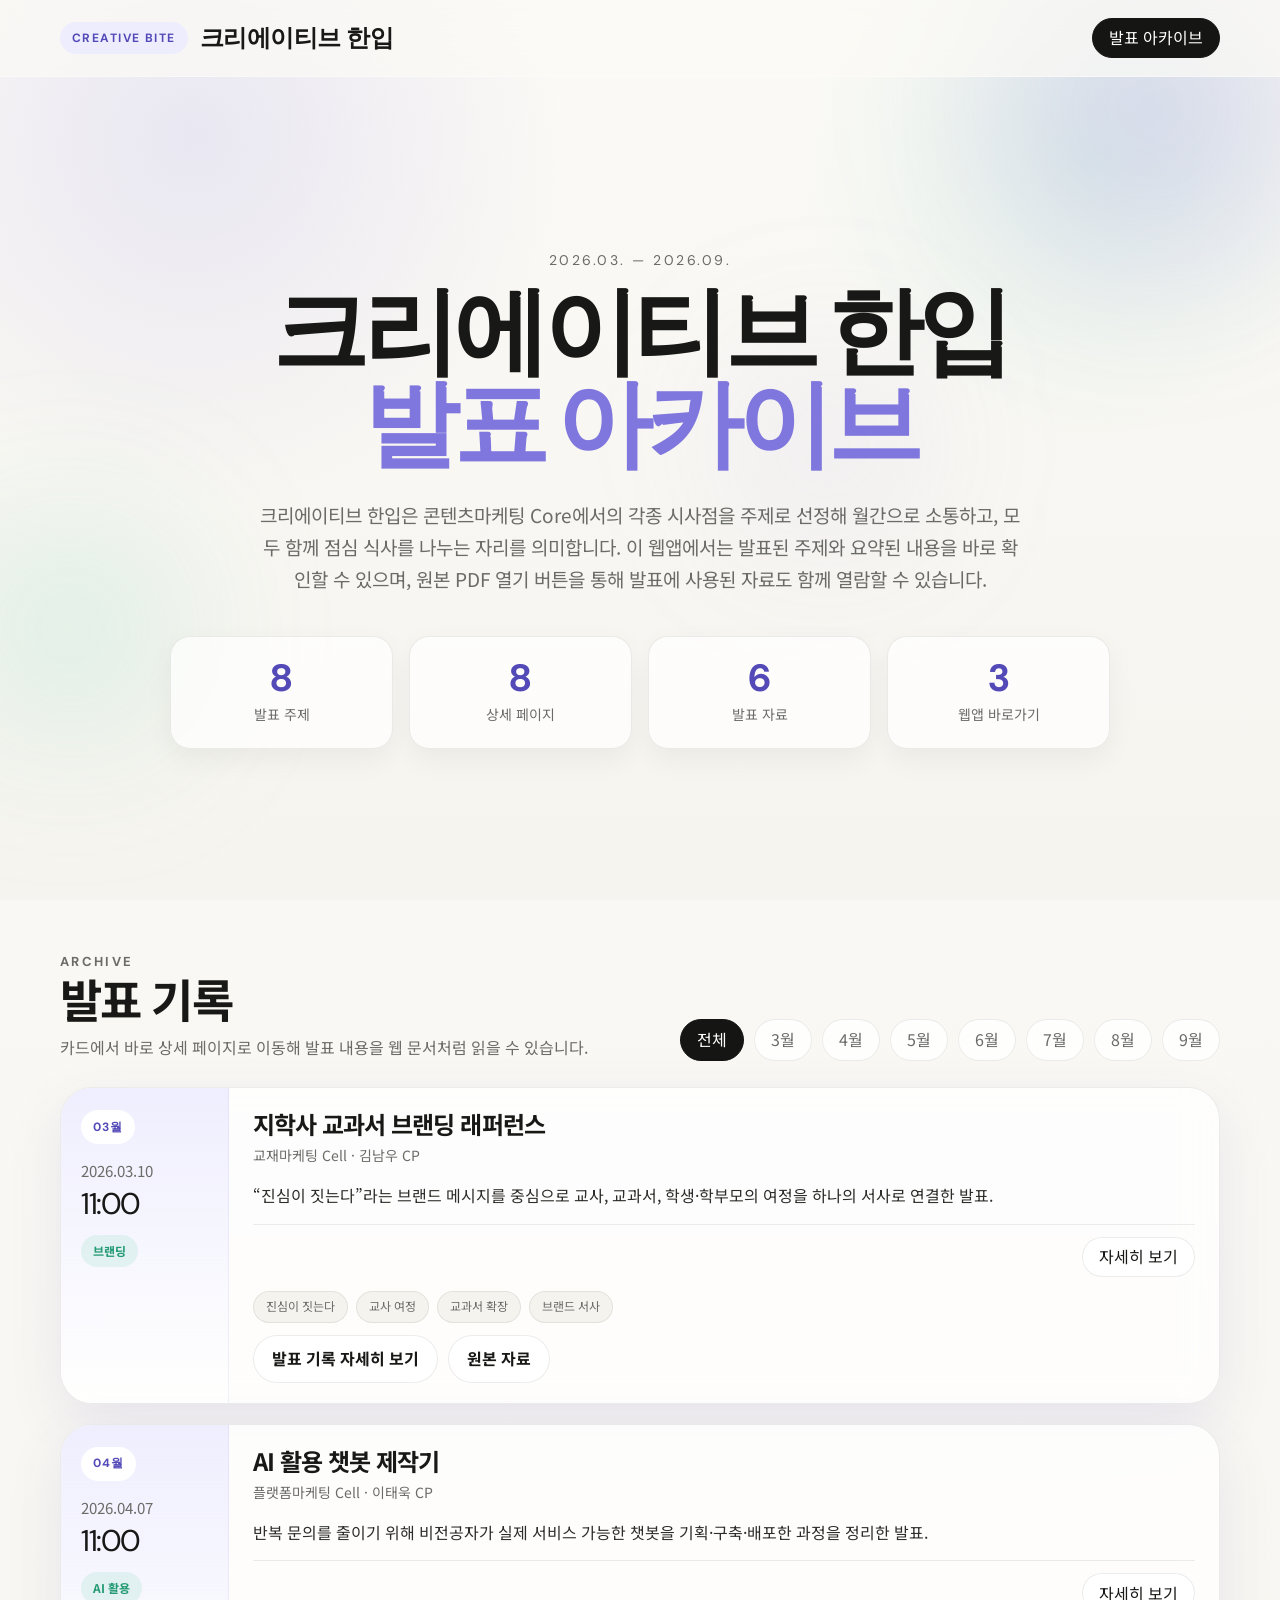
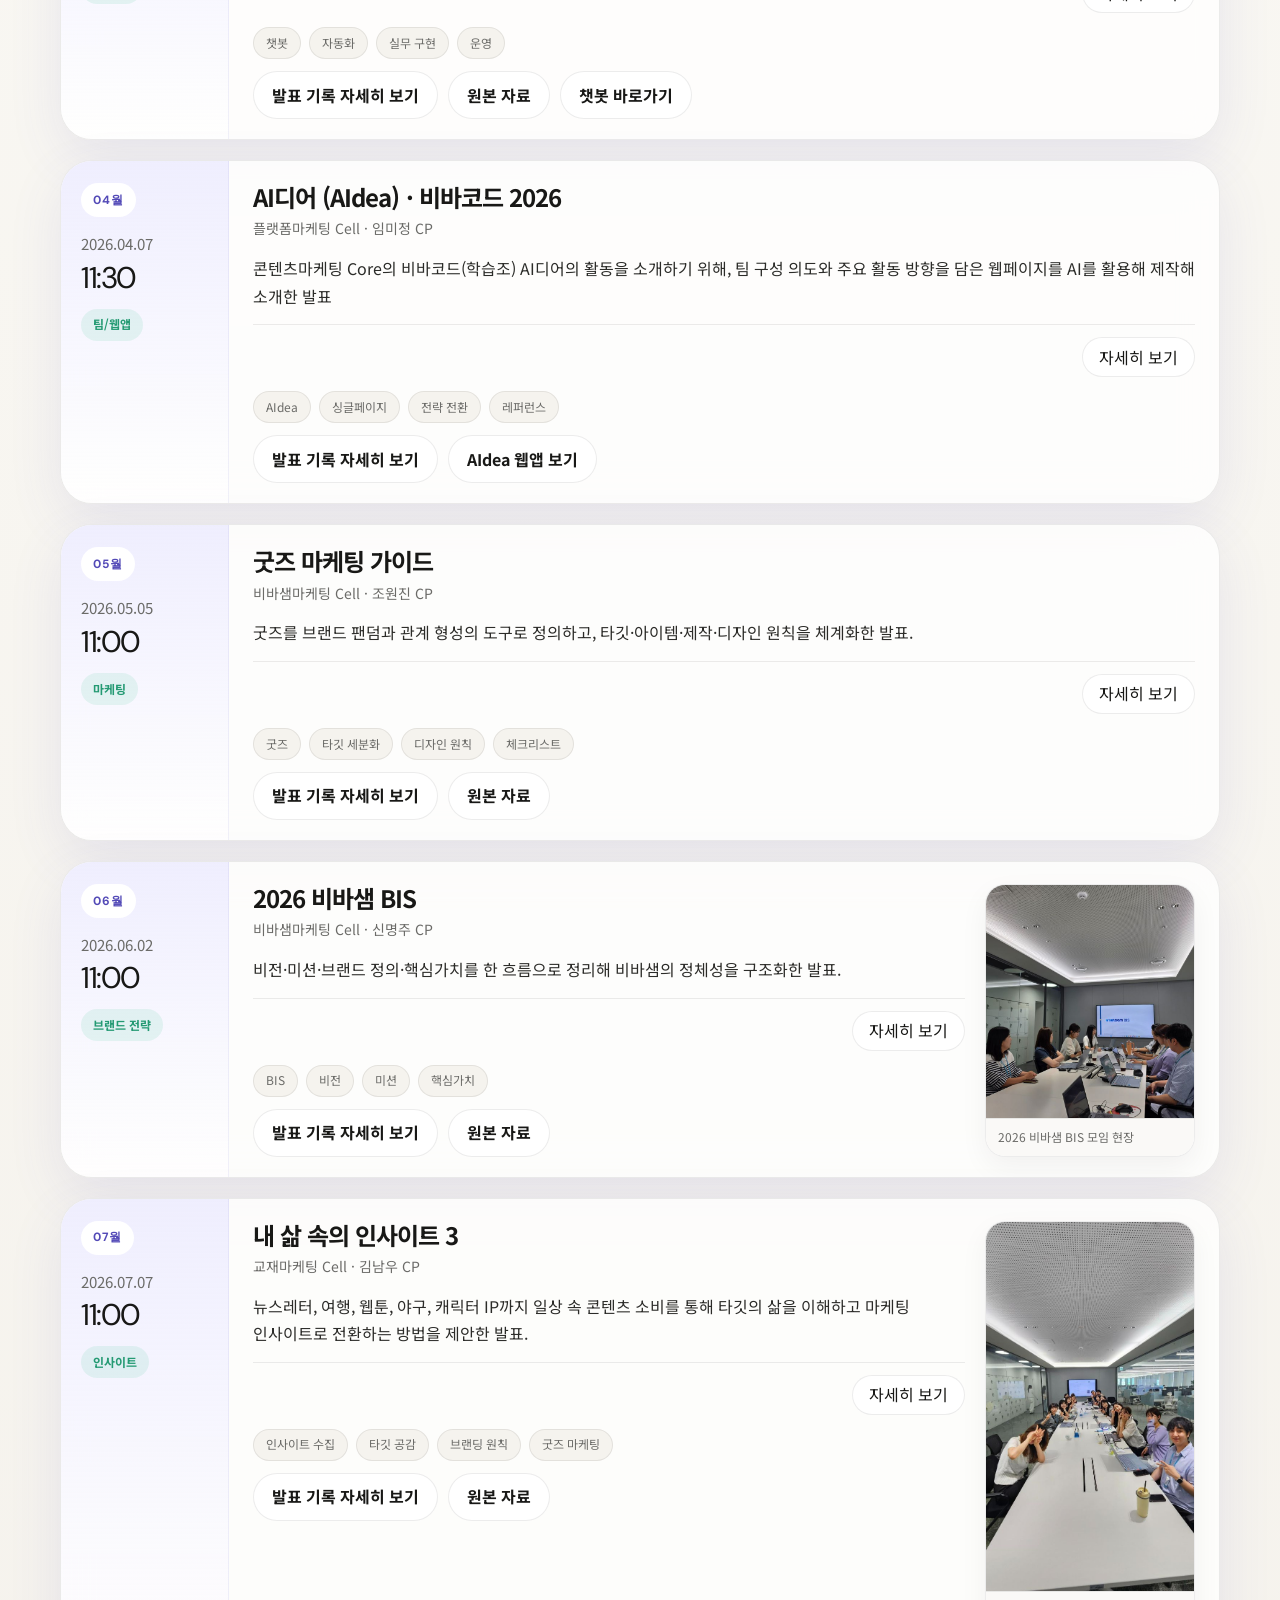
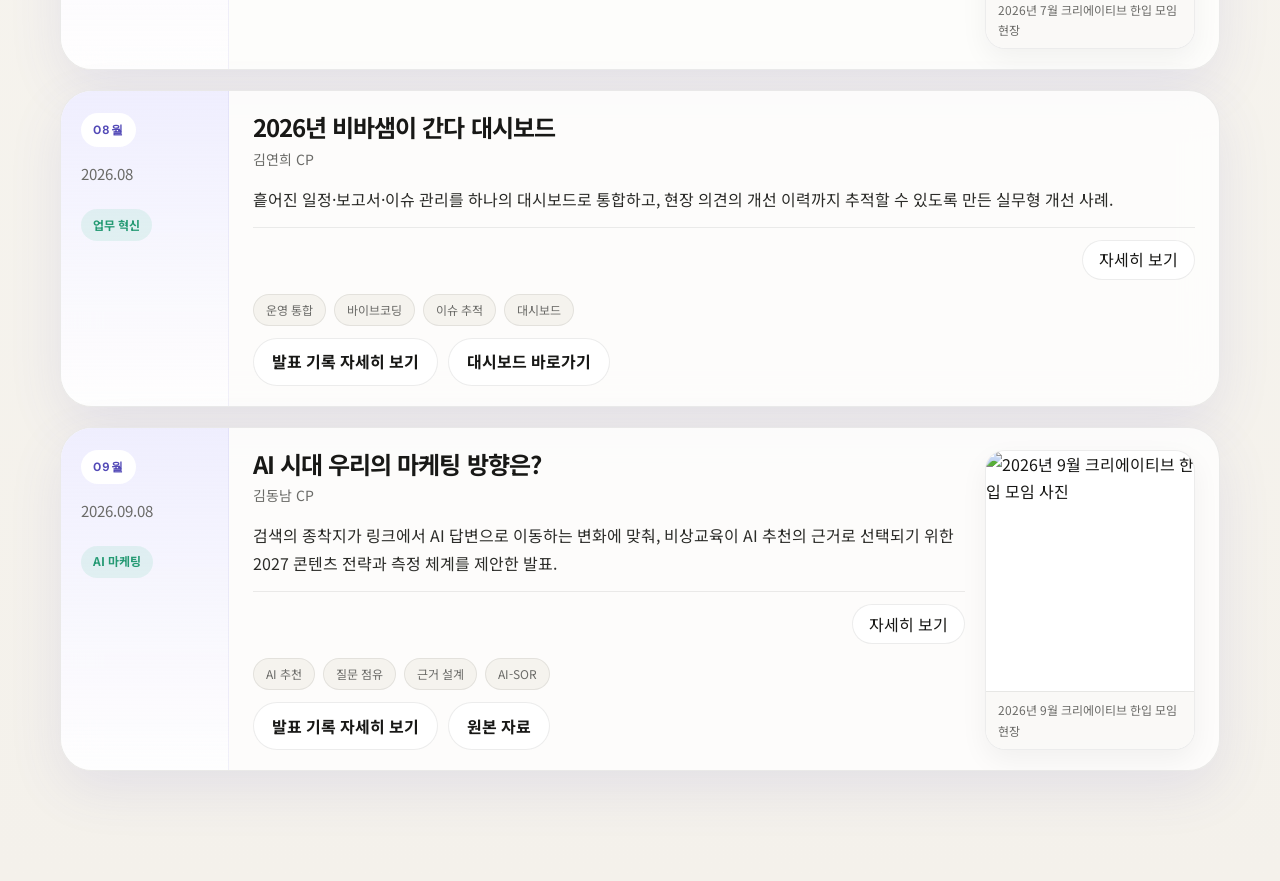
==== commit 74dcd199: "Update index.html" ====
--- a/index.html
+++ b/index.html
@@ -4,11 +4,11 @@
   <meta charset="UTF-8" />
   <meta name="viewport" content="width=device-width, initial-scale=1.0" />
   <title>크리에이티브 한입 · 2026 발표 아카이브</title>
-  <meta name="description" content="2026년 3월부터 6월까지의 Creative Bite 발표를 주제별 상세 페이지로 연결하는 웹앱" />
+  <meta name="description" content="2026년 3월부터 9월까지의 Creative Bite 발표를 주제별 상세 페이지로 연결하는 웹앱" />
   <link rel="preconnect" href="https://fonts.googleapis.com" />
   <link rel="preconnect" href="https://fonts.gstatic.com" crossorigin />
   <link href="https://fonts.googleapis.com/css2?family=DM+Sans:wght@400;500;700;800&family=Noto+Sans+KR:wght@300;400;500;700;800&display=swap" rel="stylesheet" />
-  <link rel="stylesheet" href="./styles.css" />
+  <link rel="stylesheet" href="styles.css" />
 </head>
 <body>
   <div class="page-bg" aria-hidden="true">
@@ -18,26 +18,26 @@
   </div>
   <header class="site-header">
     <div class="container header-inner">
-      <a class="brand" href="#top">
+      <a class="brand" href="index.html#top">
         <span class="brand-mark">Creative Bite</span>
         <strong>크리에이티브 한입</strong>
       </a>
       <nav class="site-nav">
-        <a href="#archive" class="is-current">발표 아카이브</a>
+        <a href="index.html#archive" class="is-current">발표 아카이브</a>
       </nav>
     </div>
   </header>
   <main id="top">
     <section class="hero reveal">
       <div class="container hero-inner">
-        <p class="hero-kicker">2026.03. — 2026.07.</p>
+        <p class="hero-kicker">2026.03. — 2026.09.</p>
         <h1>크리에이티브 한입<br /><span>발표 아카이브</span></h1>
         <p class="hero-desc">크리에이티브 한입은 콘텐츠마케팅 Core에서의 각종 시사점을 주제로 선정해 월간으로 소통하고, 모두 함께 점심 식사를 나누는 자리를 의미합니다. 이 웹앱에서는 발표된 주제와 요약된 내용을 바로 확인할 수 있으며, 원본 PDF 열기 버튼을 통해 발표에 사용된 자료도 함께 열람할 수 있습니다.</p>
         <div class="hero-stats">
-          <article class="stat-card"><strong>6</strong><span>발표 주제</span></article>
-          <article class="stat-card"><strong>6</strong><span>상세 페이지</span></article>
-          <article class="stat-card"><strong>5</strong><span>PDF 자료</span></article>
-          <article class="stat-card"><strong>2</strong><span>웹앱 바로가기</span></article>
+          <article class="stat-card"><strong>8</strong><span>발표 주제</span></article>
+          <article class="stat-card"><strong>8</strong><span>상세 페이지</span></article>
+          <article class="stat-card"><strong>6</strong><span>발표 자료</span></article>
+          <article class="stat-card"><strong>3</strong><span>웹앱 바로가기</span></article>
         </div>
       </div>
     </section>
@@ -56,6 +56,8 @@
             <button class="filter-chip" type="button" data-filter="05">5월</button>
             <button class="filter-chip" type="button" data-filter="06">6월</button>
             <button class="filter-chip" type="button" data-filter="07">7월</button>
+            <button class="filter-chip" type="button" data-filter="08">8월</button>
+            <button class="filter-chip" type="button" data-filter="09">9월</button>
           </div>
         </div>
         <div id="sessionGrid" class="session-grid"></div>
@@ -67,15 +69,23 @@
 const grid = document.getElementById('sessionGrid');
 const sessions = [{"id": "s1", "slug": "session-01-branding.html", "month": "03", "date": "2026.03.10", "time": "11:00", "type": "브랜딩", "title": "지학사 교과서 브랜딩 래퍼런스", "speaker": "교재마케팅 Cell · 김남우 CP", "summary": "“진심이 짓는다”라는 브랜드 메시지를 중심으로 교사, 교과서, 학생·학부모의 여정을 하나의 서사로 연결한 발표.", "overview": "교과서를 단순한 제품 소개가 아니라 교육 현장을 함께 만드는 경험으로 재해석한 발표입니다. 교사의 생애 주기, 교과서의 콘텐츠 확장, 학생·학부모와 이어지는 성장 구조를 브랜드 언어로 번역했습니다.", "cover": "https://www.genspark.ai/api/files/s/9oQ9Ynzz", "sheet": "https://www.genspark.ai/api/files/s/b9rLdTDA", "pdf_asset": "./assets/pdfs/s1-branding.pdf", "tags": ["진심이 짓는다", "교사 여정", "교과서 확장", "브랜드 서사"], "sections": [["브랜드 메시지의 출발점", "발표의 중심은 “진심이 짓는다”입니다. 기능이나 스펙보다 교육을 대하는 태도를 브랜드 핵심으로 두고, 메시지 전체를 감정과 철학의 언어로 설계합니다."], ["선생님의 여정 설계", "임용 준비, 첫 수업, 수업 운영, 졸업식까지 교사의 시간을 세밀하게 관찰합니다. 브랜드는 특정 캠페인이 아니라 선생님의 긴 여정에 함께하는 조력자로 정의됩니다."], ["교과서 경험의 콘텐츠화", "교과서를 ASMR, 장르 영화제, 4컷 만화, 올림픽형 콘텐츠처럼 새롭게 번역합니다. 익숙한 학습 자료를 다시 보고 싶게 만드는 콘텐츠 전략이 핵심입니다."], ["T-Solution과 디지털 확장", "AI 디지털 교과서와 T-Solution을 통해 종이책 이후의 경험까지 연결합니다. 브랜드는 교재를 넘어서 수업 도구와 미래 교육 환경으로 확장됩니다."], ["학생·학부모 접점 확대", "장학, 상담, 문해력 강연 등 학생과 학부모로 이어지는 접점을 함께 설계합니다. 학교 안의 브랜드가 가정과 지역사회까지 확장되는 구조를 보여줍니다."], ["채널 운영의 관점", "유튜브, 인스타그램, 커뮤니티, 뉴스레터 등 여러 채널을 쓰더라도 메시지의 중심은 하나입니다. 결국 중요한 것은 채널 수가 아니라 진심의 일관성입니다."]], "highlights": ["브랜드는 기능보다 태도의 언어로 기억된다", "교사의 생애 여정을 함께 설계하는 브랜드", "교과서는 콘텐츠로 다시 태어날 수 있다", "디지털 확장은 제품 확장이 아니라 경험 확장이다"], "points": ["브랜드 메시지를 감정과 여정 중심으로 설계", "교과서 경험을 다양한 콘텐츠 포맷으로 번역", "AI 디지털 교과서와 연계한 미래 확장성 제시", "학생·학부모까지 연결되는 교육 브랜드 구조 제안"], "questions": ["우리 브랜드에서 가장 먼저 정리해야 할 진정성의 언어는 무엇인가?", "교사·학생·학부모를 하나의 경험으로 잇는 콘텐츠는 무엇이 될 수 있는가?", "제품 소개를 브랜드 서사로 전환하려면 어떤 표현이 필요한가?"], "links": [["원본 PDF 열기", "https://www.genspark.ai/api/files/s/IzLdm8oP"], ["자료 다운로드", "https://www.genspark.ai/api/files/s/IzLdm8oP"]]}, {"id": "s2", "slug": "session-02-chatbot.html", "month": "04", "date": "2026.04.07", "time": "11:00", "type": "AI 활용", "title": "AI 활용 챗봇 제작기", "speaker": "플랫폼마케팅 Cell · 이태욱 CP", "summary": "반복 문의를 줄이기 위해 비전공자가 실제 서비스 가능한 챗봇을 기획·구축·배포한 과정을 정리한 발표.", "overview": "이 발표는 단순히 AI 도구를 소개하는 것이 아니라, 실무 문제를 어떻게 정의하고 어떤 데이터 구조로 챗봇 품질을 높였는지를 보여줍니다. 기획, 데이터 정리, 구현, 배포, 운영까지 한 흐름으로 확인할 수 있습니다.", "cover": "https://www.genspark.ai/api/files/s/4UhWfB0h", "sheet": "https://www.genspark.ai/api/files/s/XIqtCAbv", "pdf_asset": "./assets/pdfs/s2-chatbot.pdf", "tags": ["챗봇", "자동화", "실무 구현", "운영"], "sections": [["문제 발견", "스콘 e-book과 PDF 관련 문의가 반복되면서 응대 효율 문제가 커졌습니다. 챗봇은 단순한 실험이 아니라 실제 고객 문의를 줄이기 위한 해법으로 출발합니다."], ["문의 유형 분류", "어떤 문의는 챗봇이 바로 답할 수 있고, 어떤 문의는 내부 확인이 필요합니다. 이 구분이 정확할수록 챗봇의 신뢰도와 운영 효율이 높아집니다."], ["도구 선택 전략", "ChatGPT, Claude, Genspark, Google AI Studio를 단계별 용도에 맞춰 조합합니다. 중요한 것은 최신 도구보다 업무 단계에 맞는 배치입니다."], ["데이터 구조화", "가입 경로, 자료 제공 범위, 교재 정보 같은 실무 데이터를 구조화해 챗봇 답변 기반을 만듭니다. AI 품질의 핵심은 결국 데이터 정리 수준입니다."], ["구현과 배포", "API 키 노출 이슈, 연결 오류, 배포 환경 문제를 해결하며 실제 웹앱 형태까지 구현합니다. 서비스 가능한 형태로 배포했다는 점이 이 발표의 강점입니다."], ["운영 시야", "챗봇은 배포 후가 더 중요합니다. 관리자 페이지, 답변 업데이트, 모델 업그레이드 계획까지 운영 관점이 함께 제시됩니다."]], "highlights": ["도구보다 먼저 정리해야 할 것은 문제 정의다", "챗봇의 품질은 데이터 구조에서 결정된다", "실험에서 끝나지 않고 배포 가능한 서비스로 연결했다", "운영까지 고려해야 진짜 실무형 AI 프로젝트가 된다"], "points": ["반복 문의 자동화와 이관 기준을 함께 설계", "여러 AI 도구를 단계별로 조합한 실무 전략 제시", "GitHub·Vercel 기반 실제 배포 경험 포함", "사후 운영과 업데이트 체계까지 고려한 설계"], "questions": ["우리 조직에서 가장 먼저 자동화할 수 있는 반복 문의는 무엇인가?", "정확한 답변을 위해 어떤 데이터부터 표준화해야 하는가?", "파일럿이 아닌 운영형 프로젝트로 가기 위해 필요한 조건은 무엇인가?"], "links": [["원본 PDF 열기", "https://www.genspark.ai/api/files/s/ui6oKfRd"], ["자료 다운로드", "https://www.genspark.ai/api/files/s/ui6oKfRd"], ["챗봇 바로가기", "https://visang-chatbot.vercel.app/"]]}, {"id": "s3", "slug": "session-03-aidea.html", "month": "04", "date": "2026.04.07", "time": "11:30", "type": "팀/웹앱", "title": "AI디어 (AIdea) · 비바코드 2026", "speaker": "플랫폼마케팅 Cell · 임미정 CP", "summary": "콘텐츠마케팅 Core의 비바코드(학습조) AI디어의 활동을 소개하기 위해, 팀 구성 의도와 주요 활동 방향을 담은 웹페이지를 AI를 활용해 제작해 소개한 발표", "overview": "팀 소개, 핵심 목표, 레퍼런스, 일정, 협업 태도를 웹앱 구조로 자연스럽게 보여준 사례입니다. 발표 자료 자체가 경험형 인터페이스였기 때문에, 이번 아카이브의 상세 페이지 역시 그 흐름을 이어 웹 문서형으로 구성했습니다.", "cover": "", "sheet": "", "tags": ["AIdea", "싱글페이지", "전략 전환", "레퍼런스"], "sections": [["팀의 선언", "AI디어는 아이디어를 AI로 현실로 만드는 팀이라는 한 문장으로 시작합니다. 출발점부터 명확해서 페이지 전체가 같은 방향으로 읽힙니다."], ["세 가지 핵심 목표", "콘텐츠 기획·제작 자동화, 데이터 기반 성과 분석, 반복 업무 최소화라는 세 축이 발표의 중심입니다. 목표 정의가 간결해 전체 구조를 빠르게 이해할 수 있습니다."], ["레퍼런스 큐레이션", "피그마 버즈, 태블로, ChatGPT·Claude·Gemini, 나노바나나, Sora·Runway 등 다양한 레퍼런스가 이어집니다. 단순 나열이 아니라 어떤 업무를 바꿀지 맥락과 함께 제시됩니다."], ["웹앱 자체가 발표 방식", "문서가 아닌 싱글 페이지 웹앱을 통해 발표 내용을 전달합니다. 보는 방식과 전달 내용이 일치해 설득력이 높습니다."], ["활동 로드맵", "4월부터 11월까지의 일정이 단계별로 정리되어 프로젝트 로드맵처럼 읽힙니다. 탐색에서 적용까지의 흐름이 분명합니다."], ["AI와 사람의 협업 문화", "Special Thanks와 협업 레퍼런스를 통해 도구 사용을 넘어 새로운 협업 태도를 보여줍니다. AI를 동료처럼 다루는 감각이 인상적입니다."]], "highlights": ["아이디어 → 실행 → 효율 → 전략", "발표 자료가 곧 웹 경험이 되는 구조", "레퍼런스를 실행 언어로 번역한 팀 소개", "사람과 AI가 함께 만드는 협업 문화"], "points": ["팀 목표를 한눈에 읽히는 웹앱 구조로 정리", "실무형 AI 레퍼런스를 맥락 있게 큐레이션", "발표 방식 자체를 경험형 인터페이스로 설계", "이번 아카이브 상세 페이지의 기준 무드가 된 발표"], "questions": ["우리 팀은 AI를 통해 어떤 업무를 전략 업무로 바꾸고 싶은가?", "레퍼런스를 수집하는 단계에서 실행 단계로 넘어가기 위한 장치는 무엇인가?", "문서 대신 웹앱으로 발표할 때 전달 경험은 어떻게 달라지는가?"], "links": [["AIdea 웹앱 보기", "https://roraa21.github.io/AIdea/"]]}, {"id": "s4", "slug": "session-04-goods.html", "month": "05", "date": "2026.05.05", "time": "11:00", "type": "마케팅", "title": "굿즈 마케팅 가이드", "speaker": "비바샘마케팅 Cell · 조원진 CP", "summary": "굿즈를 브랜드 팬덤과 관계 형성의 도구로 정의하고, 타깃·아이템·제작·디자인 원칙을 체계화한 발표.", "overview": "굿즈를 예쁜 사은품이 아니라 브랜드 아이덴티티를 확장하는 매개체로 다룬 발표입니다. 타깃 세분화부터 제작사 체크리스트, 디자인 원칙까지 실무에 바로 적용할 수 있는 구조로 정리되어 있습니다.", "cover": "https://www.genspark.ai/api/files/s/DLvQC9Pe", "sheet": "https://www.genspark.ai/api/files/s/cSOfjOAx", "pdf_asset": "./assets/pdfs/s4-goods.pdf", "tags": ["굿즈", "타깃 세분화", "디자인 원칙", "체크리스트"], "sections": [["굿즈의 정의", "굿즈는 단순 증정품이 아니라 브랜드 정체성을 담는 파생 상품으로 제시됩니다. 사용성과 감정적 연결을 동시에 만드는 것이 핵심입니다."], ["5단계 프로세스", "타깃 세분화, 아이템 선정, 업체 서칭, 기획·디자인, 제작·발주라는 흐름으로 정리됩니다. 감이 아니라 프로세스로 접근하는 실무 감각이 돋보입니다."], ["타깃별 전략 차별화", "VIP, 관심 고객, 잠재 고객으로 구분해 예산과 아이템을 다르게 설계합니다. 누구에게 주는지에 따라 굿즈의 역할이 달라진다는 관점이 중요합니다."], ["아이템 라인업 설계", "프리미엄형, 실용형, 확산형으로 나뉜 아이템 구성이 제안됩니다. 굿즈를 단순히 예산으로만 고르지 않고 목적과 맥락으로 고릅니다."], ["업체 선정 체크리스트", "품질, 단가, 납기, 패키징, 샘플 확인 등 실행 단계에서 발생할 수 있는 리스크를 미리 점검합니다. 예쁜 시안보다 안정적인 실행이 더 중요하다는 메시지가 분명합니다."], ["비바샘다운 디자인", "로고를 과하게 드러내지 않고 비버샘 캐릭터와 블루톤의 톤앤매너를 자연스럽게 녹여냅니다. 결국 “소장하고 싶은 굿즈”가 되어야 한다는 관점입니다."]], "highlights": ["굿즈는 팬덤의 시작점이 될 수 있다", "같은 굿즈라도 타깃에 따라 전략이 달라진다", "체크리스트는 실행의 완성도를 만든다", "브랜드 노출보다 사용 경험이 먼저다"], "points": ["굿즈를 브랜드 관계 형성 도구로 재정의", "VIP·관심·잠재 고객별 전략 분리", "제작사 선정 시 실무 체크리스트 강화", "자연스러운 브랜드 표현을 위한 디자인 원칙 제시"], "questions": ["우리 브랜드 굿즈는 어떤 감정을 남겨야 하는가?", "타깃에 따라 아이템과 예산을 나누는 기준은 무엇이어야 하는가?", "브랜드 노출과 실제 사용성을 함께 만족시키는 표현은 무엇인가?"], "links": [["원본 PDF 열기", "https://www.genspark.ai/api/files/s/mjY7ss4R"], ["자료 다운로드", "https://www.genspark.ai/api/files/s/mjY7ss4R"]]}, {"id": "s5", "slug": "session-05-bis.html", "month": "06", "date": "2026.06.02", "time": "11:00", "type": "브랜드 전략", "title": "2026 비바샘 BIS", "speaker": "비바샘마케팅 Cell · 신명주 CP", "summary": "비전·미션·브랜드 정의·핵심가치를 한 흐름으로 정리해 비바샘의 정체성을 구조화한 발표.", "overview": "비바샘을 “교사를 가장 잘 이해하는 교수·학습 플랫폼”으로 정의하고, 브랜드가 지향해야 할 비전과 약속을 한 문장씩 선명하게 정리한 발표입니다. 전략 문서를 서비스 언어로 번역하기 좋은 구조를 가지고 있습니다.", "cover": "https://www.genspark.ai/api/files/s/xaPbjAXh", "sheet": "https://www.genspark.ai/api/files/s/4XzErFbE", "pdf_asset": "./assets/pdfs/s5-bis.pdf", "hero_image": "./assets/images/s5-bis-meeting.jpg", "hero_image_alt": "2026 비바샘 BIS 모임 회의 사진", "hero_image_caption": "2026 비바샘 BIS 모임 현장", "tags": ["BIS", "비전", "미션", "핵심가치"], "sections": [["브랜드 비전", "비바샘은 교수·학습 원스톱 생태계를 구축해 교사가 가장 먼저 찾는 파트너가 되는 것을 비전으로 둡니다. 플랫폼을 넘어 생태계라는 단어를 쓰는 점이 중요합니다."], ["브랜드 미션", "선생님이 원하는 교육을 실현하는 데 필요한 모든 것을 지원한다는 문장으로 미션이 정리됩니다. 기능 제공보다 교육 실현의 조력자 역할을 강조합니다."], ["브랜드 정의", "“선생님을 가장 잘 이해하는 교수·학습 플랫폼”이라는 정의가 발표의 중심축입니다. 누구를 위해 존재하는지, 어떤 태도를 갖는지 한 문장으로 명확히 보여줍니다."], ["핵심가치", "현장성, 혁신, 동행이라는 세 가지 가치가 제시됩니다. 실용성, AI·에듀테크, 여정 지원이 각각의 가치와 연결됩니다."], ["에센스와 약속", "상상하던 교육의 실현이라는 브랜드 에센스가 약속의 문장으로 이어집니다. 추상적인 브랜드 표현을 서비스 경험 언어로 옮기기 쉽도록 정리된 구조입니다."], ["태그라인과 슬로건", "“선생님 곁의 가장 완벽한 교육 파트너”, “내일을 위한 매일의 선택” 등의 문장이 브랜드 말투를 완성합니다. 전략이 곧 문장 시스템으로 정리된 사례입니다."]], "highlights": ["원스톱 교수·학습 생태계", "교사를 가장 잘 이해하는 플랫폼", "현장성 · 혁신 · 동행", "전략 문장이 곧 브랜드 경험의 기준이 된다"], "points": ["비전·미션·정의를 한 흐름으로 명확히 연결", "교사 이해를 브랜드 중심축으로 설정", "핵심가치를 서비스 방향성과 연결", "태그라인·슬로건까지 일관된 메시지 시스템 구축"], "questions": ["우리 서비스가 실제로 가장 잘 전달하는 브랜드 가치는 무엇인가?", "교사가 가장 먼저 찾는 파트너가 되기 위해 보완할 경험은 무엇인가?", "브랜드 정의를 실제 기능과 콘텐츠로 바꿀 때 필요한 우선순위는 무엇인가?"], "links": [["원본 PDF 열기", "https://www.genspark.ai/api/files/s/uDLeTXw8"], ["자료 다운로드", "https://www.genspark.ai/api/files/s/uDLeTXw8"]]}, {"id": "s6", "slug": "session-06-insight.html", "month": "07", "date": "2026.07.07", "time": "11:00", "type": "인사이트", "title": "내 삶 속의 인사이트 3", "speaker": "교재마케팅 Cell · 김남우 CP", "summary": "뉴스레터, 여행, 웹툰, 야구, 캐릭터 IP까지 일상 속 콘텐츠 소비를 통해 타깃의 삶을 이해하고 마케팅 인사이트로 전환하는 방법을 제안한 발표.", "overview": "개인의 취향과 일상 경험을 단순한 취미로 두지 않고, 브랜드와 타깃을 이해하는 간접 경험의 자산으로 전환하는 발표입니다. 뉴스레터 구독 습관부터 캐릭터 브랜딩, 팬덤, 굿즈 마케팅 사례까지 폭넓게 연결해 실무에 적용할 수 있는 관찰의 프레임을 제시합니다.", "cover": "", "sheet": "", "pdf_asset": "./assets/pdfs/s6-insight.pdf", "hero_image": "./assets/images/s6-insight-meeting.jpg", "hero_image_alt": "2026년 7월 크리에이티브 한입 모임 사진", "hero_image_caption": "2026년 7월 크리에이티브 한입 모임 현장", "tags": ["인사이트 수집", "타깃 공감", "브랜딩 원칙", "굿즈 마케팅"], "sections": [["일상을 깨우는 뉴스레터 루틴", "롱블랙, 까탈로그, 썸원 같은 뉴스레터를 통해 매일의 관점을 업데이트하는 방식이 소개됩니다. 꾸준한 구독과 기록이 곧 마케터의 감각을 누적시키는 기초 체력이 된다는 메시지가 중심에 있습니다."], ["익숙함 밖에서 얻는 감각", "여행, 대화, 새로운 공간 경험처럼 평소의 생활 반경을 벗어나는 순간들이 어떻게 새로운 아이디어의 출발점이 되는지 보여줍니다. 익숙한 업계 안에서만 답을 찾지 않고, 다른 맥락에서 감각을 빌려오는 태도가 중요하게 제시됩니다."], ["타인의 삶을 엿보는 콘텐츠 읽기", "웹툰과 라이프스타일 콘텐츠를 통해 교사, 학부모, 소비자처럼 내가 직접 살지 않는 삶을 간접 경험하는 방법을 다룹니다. 타깃을 데이터가 아니라 구체적인 생활 장면으로 이해하려는 태도가 핵심입니다."], ["주변 산업에서 찾는 마케팅 힌트", "야구장, 카페, 편의점 같은 일상 공간에서도 팬덤과 구매 동선, 진열 방식, 체류 경험 같은 마케팅 단서를 읽어냅니다. 특별한 리서치가 아니더라도 주변을 해석하는 습관이 실무 인사이트로 이어질 수 있음을 보여줍니다."], ["캐시램에게서 배우는 브랜딩 원칙", "결핍과 솔직함, 세계관 서사, OSMU, 아날로그 감성처럼 캐릭터 브랜드가 사랑받는 이유를 구조적으로 풀어냅니다. 완벽한 브랜드보다 공감 가능한 결이 강한 브랜드가 더 오래 기억된다는 점을 강조합니다."], ["AWA에게서 배우는 시각적 시그니처", "우연히 웨스 앤더슨 사례를 통해 강력한 비주얼 규칙과 커뮤니티 참여가 어떻게 하나의 문화적 브랜드를 만드는지 설명합니다. 시각적 규격화가 단순한 예쁨이 아니라 공유와 확산을 유도하는 장치라는 점이 인상적으로 제시됩니다."], ["토이 스토리에서 읽는 굿즈 마케팅", "향수, 실용성, 소장 욕구, 구매 과정의 재미를 결합한 굿즈 전략이 소개됩니다. 좋은 굿즈는 단순한 판매 상품이 아니라 소비자 지갑을 여는 감정적 서사의 연장선이라는 점을 보여줍니다."]], "highlights": ["콘텐츠 소비는 타깃의 삶을 이해하는 간접 경험이 될 수 있다", "캐시램 사례는 결핍과 공감이 강력한 브랜드 자산이 될 수 있음을 보여준다", "AWA 사례는 시각적 시그니처와 커뮤니티 참여의 힘을 선명하게 보여준다", "굿즈 마케팅은 제품 판매가 아니라 감정과 서사를 구매하게 만드는 전략이다"], "points": ["매일 접하는 뉴스레터와 콘텐츠를 인사이트 자산으로 전환하는 관찰 습관", "직접 살지 않는 타깃의 삶을 간접 경험하며 공감의 밀도를 높이는 접근", "캐릭터 브랜딩과 시각적 아이덴티티에서 배울 수 있는 브랜드 설계 원칙", "팬덤과 향수, 실용성을 결합해 구매 욕구를 높이는 굿즈 마케팅 관점"], "questions": ["내가 요즘 가장 꾸준히 소비하는 콘텐츠는 우리 타깃을 이해하는 데 어떤 힌트를 주고 있는가?", "우리 브랜드가 더 공감받기 위해 드러내야 할 결핍이나 솔직함은 무엇인가?", "구매 자체보다 구매 과정을 더 즐겁게 만들 수 있는 장치는 무엇으로 설계할 수 있을까?"], "links": [["원본 PDF 열기", "https://www.genspark.ai/api/files/s/cBCRBNrb"]]}];
 
+sessions.push(
+  {"id":"s7","slug":"session-07-going-vivasam.html","month":"08","date":"2026.08","time":"","type":"업무 혁신","title":"2026년 비바샘이 간다 대시보드","speaker":"김연희 CP","summary":"흩어진 일정·보고서·이슈 관리를 하나의 대시보드로 통합하고, 현장 의견의 개선 이력까지 추적할 수 있도록 만든 실무형 개선 사례.","overview":"‘비바샘이 간다’ 운영 과정에서 팀즈와 셰어포인트에 나뉘어 있던 일정, 결과 보고서, 주요 이슈와 조치 현황을 한 화면에 모았습니다. 비개발자가 바이브코딩으로 직접 구현해 확인 단계를 줄이고 현장 의견이 실제 개선으로 이어지는 과정을 추적 가능하게 만든 프로젝트입니다.","cover":"","sheet":"","tags":["운영 통합","바이브코딩","이슈 추적","대시보드"],"points":["팀즈·셰어포인트 기반 관리에서 발생한 확인 비효율 개선","별도 개발 리소스 없이 실제 작동하는 운영 페이지 완성","확인의 불편함과 개선 이력 부재를 기능 설계로 해결"],"links":[["대시보드 바로가기","https://goingvivasam.vercel.app/"]]},
+  {"id":"s8","slug":"session-08-ai-recommendation.html","month":"09","date":"2026.09.08","time":"","type":"AI 마케팅","title":"AI 시대 우리의 마케팅 방향은?","speaker":"김동남 CP","summary":"검색의 종착지가 링크에서 AI 답변으로 이동하는 변화에 맞춰, 비상교육이 AI 추천의 근거로 선택되기 위한 2027 콘텐츠 전략과 측정 체계를 제안한 발표.","overview":"고객이 검색 결과를 클릭하는 단계에서 AI가 비교하고 추천하는 단계로 이동하고 있다는 문제의식에서 출발합니다. 공식 정보, 전문 콘텐츠, 실제 후기, 상품 데이터의 일관성을 높이고 고객 질문을 기준으로 콘텐츠를 설계해 AI 답변의 추천 후보에 진입하는 전략을 설명합니다.","cover":"","sheet":"","pdf_asset":"./assets/ppts/2027_AI_Recommendation_Marketing_Briefing_FINAL.pptx","hero_image":"./assets/images/s8-ai-meeting.jpg","hero_image_alt":"2026년 9월 크리에이티브 한입 모임 사진","hero_image_caption":"2026년 9월 크리에이티브 한입 모임 현장","tags":["AI 추천","질문 점유","근거 설계","AI-SOR"],"points":["AI를 별도 운영 채널이 아니라 여러 근거 채널이 만드는 결과 채널로 정의","고객의 실제 질문을 콘텐츠 기획과 성과 측정의 공통 단위로 제안","AI-SOR = 자사 브랜드 추천 응답 수 ÷ 전체 추천형 응답 수 × 100"],"links":[["발표 자료 열기","./assets/ppts/2027_AI_Recommendation_Marketing_Briefing_FINAL.pptx"]]}
+);
+
 function cardTemplate(session){
   const primaryLink = session.pdf_asset
     ? session.pdf_asset
     : (session.links && session.links.length ? (session.links.find(link => !link[0].includes('챗봇')) || [null, ''])[1] : '');
+  const resourceName = session.links && session.links.length
+    ? (session.links.find(link => !link[0].includes('챗봇')) || ['',''])[0]
+    : '';
   const primaryLabel = session.pdf_asset
     ? '원본 자료'
-    : ((session.links && session.links.length && (session.links.find(link => !link[0].includes('챗봇')) || ['',''])[0].includes('웹앱')) ? '웹앱 바로가기' : '원본 자료');
+    : ((resourceName.includes('웹앱') || resourceName.includes('대시보드') || resourceName.includes('바로가기')) ? resourceName : '원본 자료');
   const resourceBtn = primaryLink
-    ? `<a class="topic-btn secondary" href="${primaryLink}" target="_blank" rel="noreferrer">${primaryLabel}</a>`
+    ? `<a class="topic-btn secondary" href="https://contents-marketing-ch.vercel.app/${primaryLink}" target="_blank" rel="noreferrer">${primaryLabel}</a>`
     : '';
   const chatbotLink = session.links && session.links.length
     ? session.links.find(link => link[0].includes('챗봇'))
@@ -107,7 +117,7 @@
               <div class="session-control-row"><button class="toggle-btn" type="button">자세히 보기</button></div>
               <div class="tag-list">${session.tags.map(tag => `<span class="tag">${tag}</span>`).join('')}</div>
               <div class="session-actions">
-                <a class="topic-btn secondary" href="./${session.slug}">발표 기록 자세히 보기</a>
+                <a class="topic-btn secondary" href="${session.slug}">발표 기록 자세히 보기</a>
                 ${resourceBtn}
                 ${chatbotBtn}
               </div>
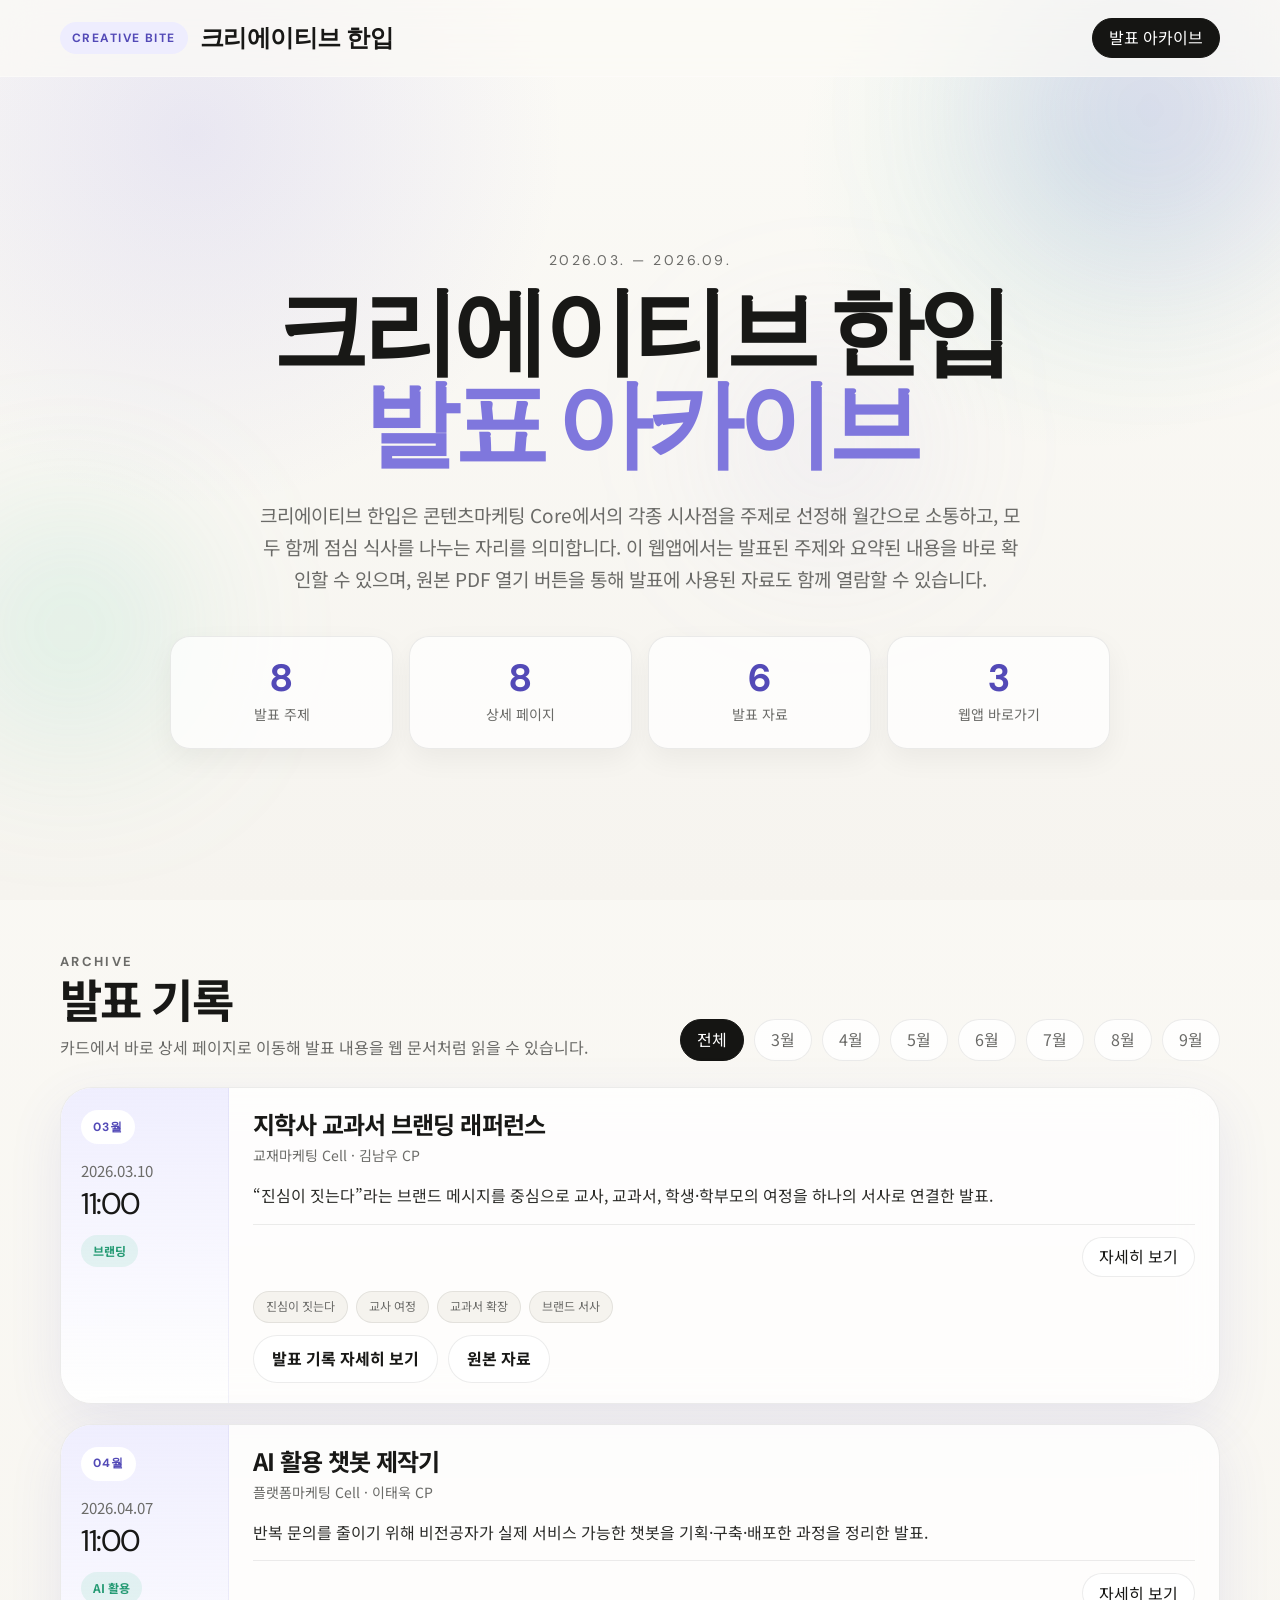
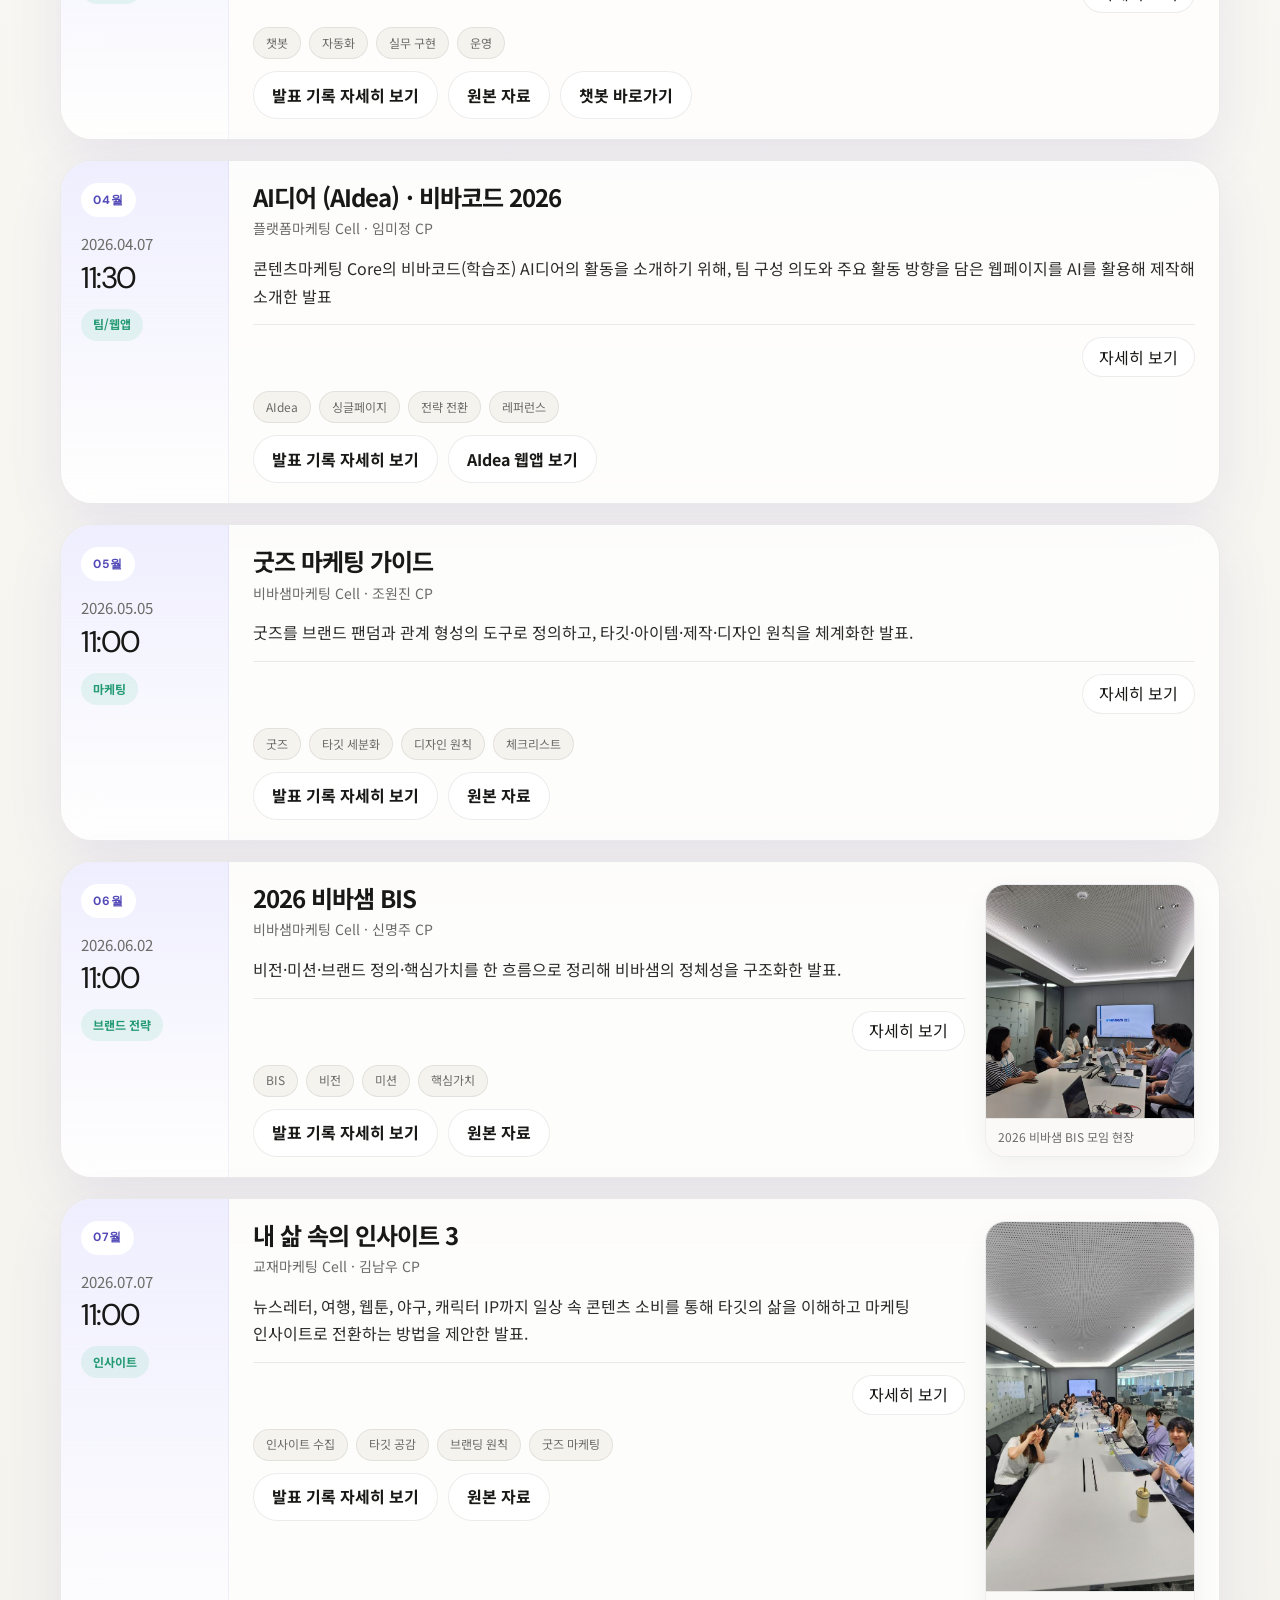
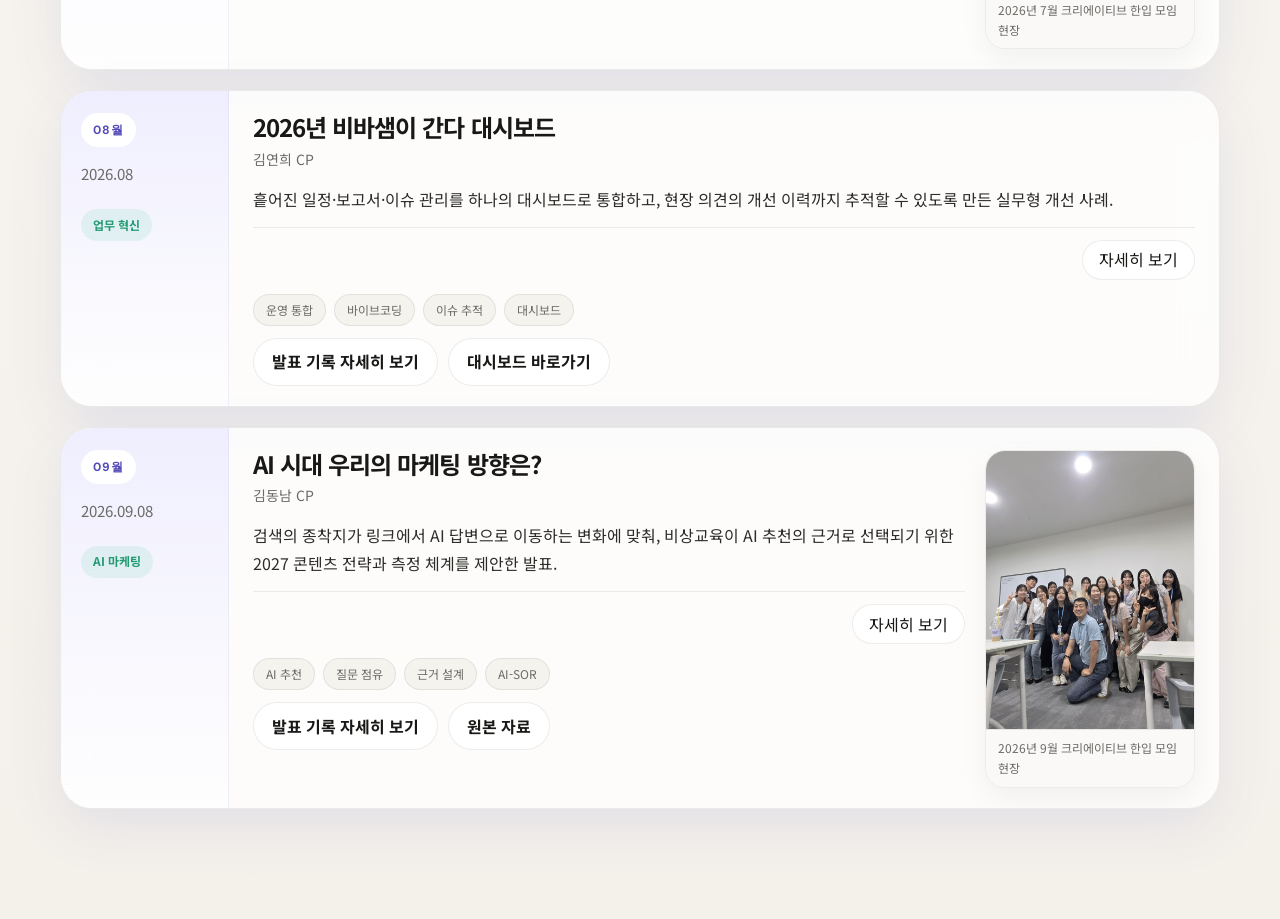
==== commit 467ceb37: "Update index.html" ====
--- a/index.html
+++ b/index.html
@@ -71,7 +71,7 @@
 
 sessions.push(
   {"id":"s7","slug":"session-07-going-vivasam.html","month":"08","date":"2026.08","time":"","type":"업무 혁신","title":"2026년 비바샘이 간다 대시보드","speaker":"김연희 CP","summary":"흩어진 일정·보고서·이슈 관리를 하나의 대시보드로 통합하고, 현장 의견의 개선 이력까지 추적할 수 있도록 만든 실무형 개선 사례.","overview":"‘비바샘이 간다’ 운영 과정에서 팀즈와 셰어포인트에 나뉘어 있던 일정, 결과 보고서, 주요 이슈와 조치 현황을 한 화면에 모았습니다. 비개발자가 바이브코딩으로 직접 구현해 확인 단계를 줄이고 현장 의견이 실제 개선으로 이어지는 과정을 추적 가능하게 만든 프로젝트입니다.","cover":"","sheet":"","tags":["운영 통합","바이브코딩","이슈 추적","대시보드"],"points":["팀즈·셰어포인트 기반 관리에서 발생한 확인 비효율 개선","별도 개발 리소스 없이 실제 작동하는 운영 페이지 완성","확인의 불편함과 개선 이력 부재를 기능 설계로 해결"],"links":[["대시보드 바로가기","https://goingvivasam.vercel.app/"]]},
-  {"id":"s8","slug":"session-08-ai-recommendation.html","month":"09","date":"2026.09.08","time":"","type":"AI 마케팅","title":"AI 시대 우리의 마케팅 방향은?","speaker":"김동남 CP","summary":"검색의 종착지가 링크에서 AI 답변으로 이동하는 변화에 맞춰, 비상교육이 AI 추천의 근거로 선택되기 위한 2027 콘텐츠 전략과 측정 체계를 제안한 발표.","overview":"고객이 검색 결과를 클릭하는 단계에서 AI가 비교하고 추천하는 단계로 이동하고 있다는 문제의식에서 출발합니다. 공식 정보, 전문 콘텐츠, 실제 후기, 상품 데이터의 일관성을 높이고 고객 질문을 기준으로 콘텐츠를 설계해 AI 답변의 추천 후보에 진입하는 전략을 설명합니다.","cover":"","sheet":"","pdf_asset":"./assets/ppts/2027_AI_Recommendation_Marketing_Briefing_FINAL.pptx","hero_image":"./assets/images/s8-ai-meeting.jpg","hero_image_alt":"2026년 9월 크리에이티브 한입 모임 사진","hero_image_caption":"2026년 9월 크리에이티브 한입 모임 현장","tags":["AI 추천","질문 점유","근거 설계","AI-SOR"],"points":["AI를 별도 운영 채널이 아니라 여러 근거 채널이 만드는 결과 채널로 정의","고객의 실제 질문을 콘텐츠 기획과 성과 측정의 공통 단위로 제안","AI-SOR = 자사 브랜드 추천 응답 수 ÷ 전체 추천형 응답 수 × 100"],"links":[["발표 자료 열기","./assets/ppts/2027_AI_Recommendation_Marketing_Briefing_FINAL.pptx"]]}
+  {"id":"s8","slug":"session-08-ai-recommendation.html","month":"09","date":"2026.09.08","time":"","type":"AI 마케팅","title":"AI 시대 우리의 마케팅 방향은?","speaker":"김동남 CP","summary":"검색의 종착지가 링크에서 AI 답변으로 이동하는 변화에 맞춰, 비상교육이 AI 추천의 근거로 선택되기 위한 2027 콘텐츠 전략과 측정 체계를 제안한 발표.","overview":"고객이 검색 결과를 클릭하는 단계에서 AI가 비교하고 추천하는 단계로 이동하고 있다는 문제의식에서 출발합니다. 공식 정보, 전문 콘텐츠, 실제 후기, 상품 데이터의 일관성을 높이고 고객 질문을 기준으로 콘텐츠를 설계해 AI 답변의 추천 후보에 진입하는 전략을 설명합니다.","cover":"","sheet":"","pdf_asset":"./2027_AI_Recommendation_Marketing_Briefing_FINAL.pptx","hero_image":"./assets/images/s8-ai-meeting.jpg","hero_image_alt":"2026년 9월 크리에이티브 한입 모임 사진","hero_image_caption":"2026년 9월 크리에이티브 한입 모임 현장","tags":["AI 추천","질문 점유","근거 설계","AI-SOR"],"points":["AI를 별도 운영 채널이 아니라 여러 근거 채널이 만드는 결과 채널로 정의","고객의 실제 질문을 콘텐츠 기획과 성과 측정의 공통 단위로 제안","AI-SOR = 자사 브랜드 추천 응답 수 ÷ 전체 추천형 응답 수 × 100"],"links":[["발표 자료 열기","./2027_AI_Recommendation_Marketing_Briefing_FINAL.pptx"]]}
 );
 
 function cardTemplate(session){
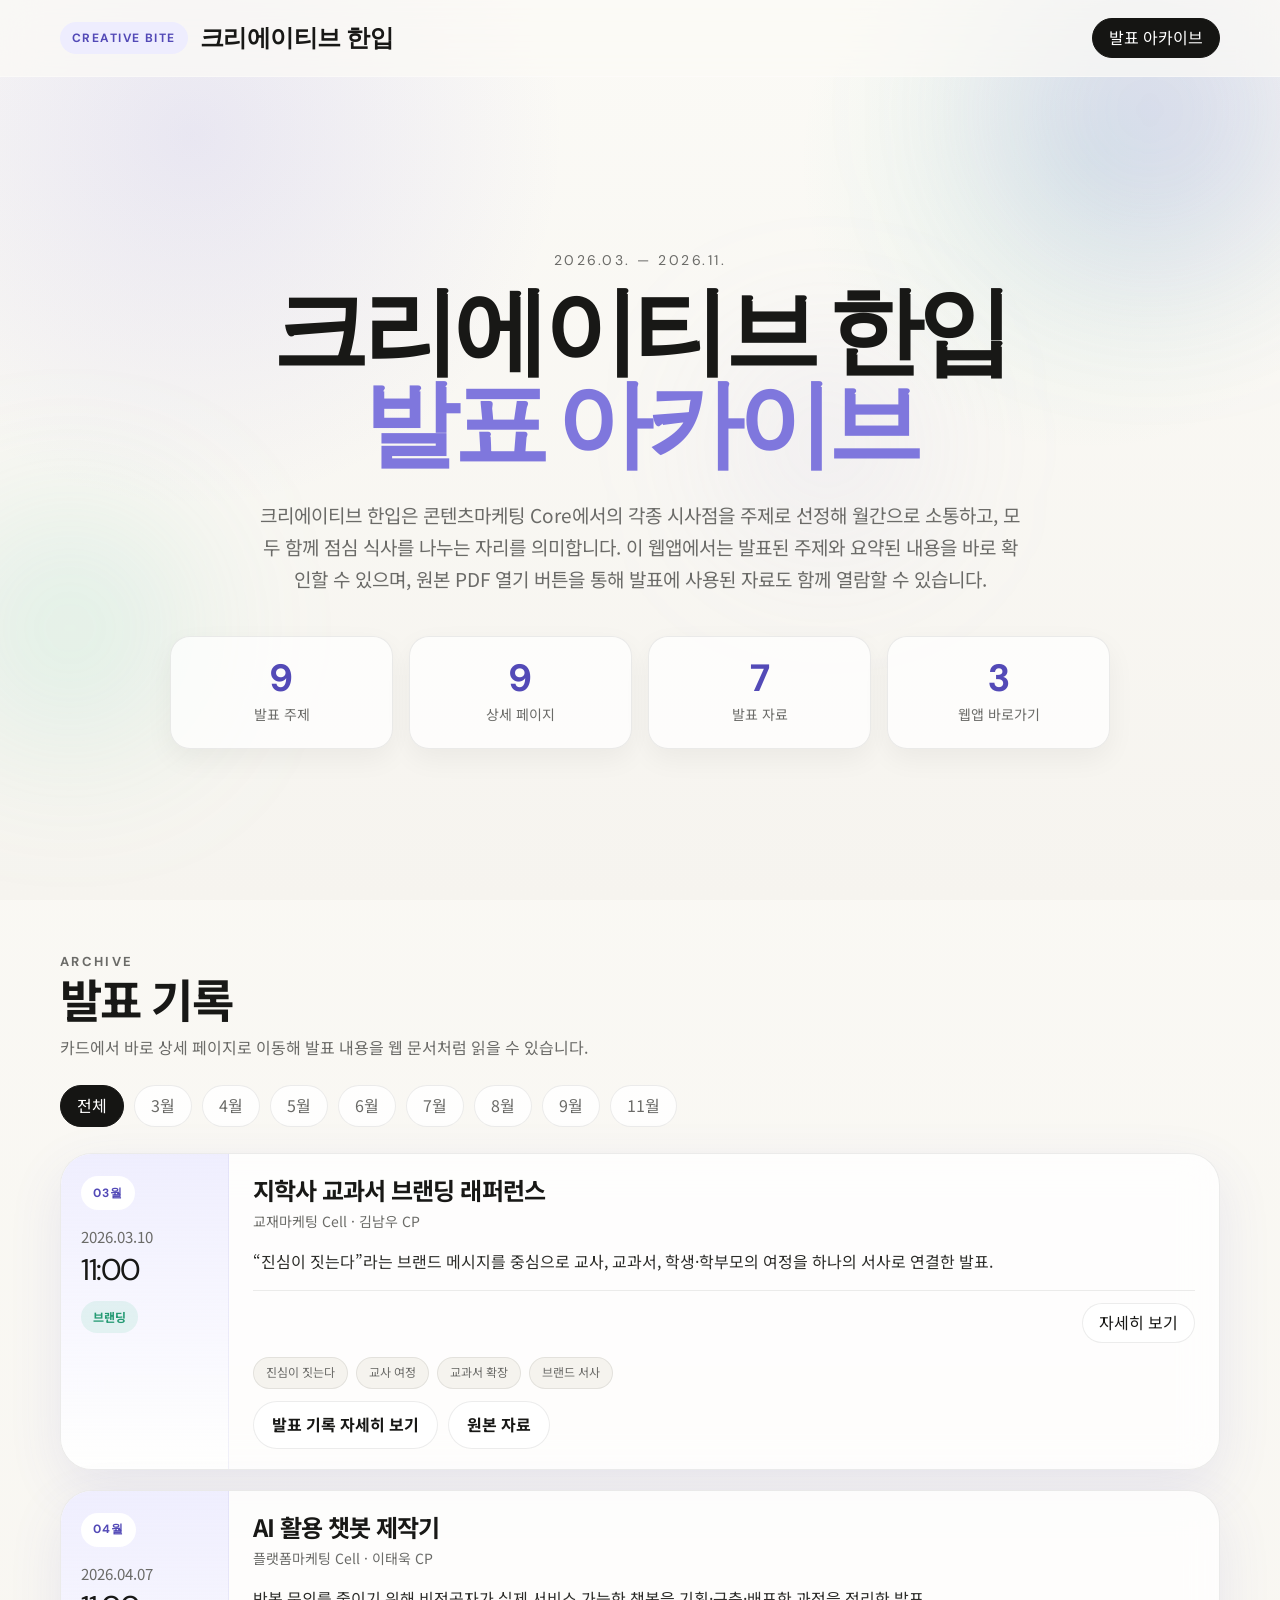
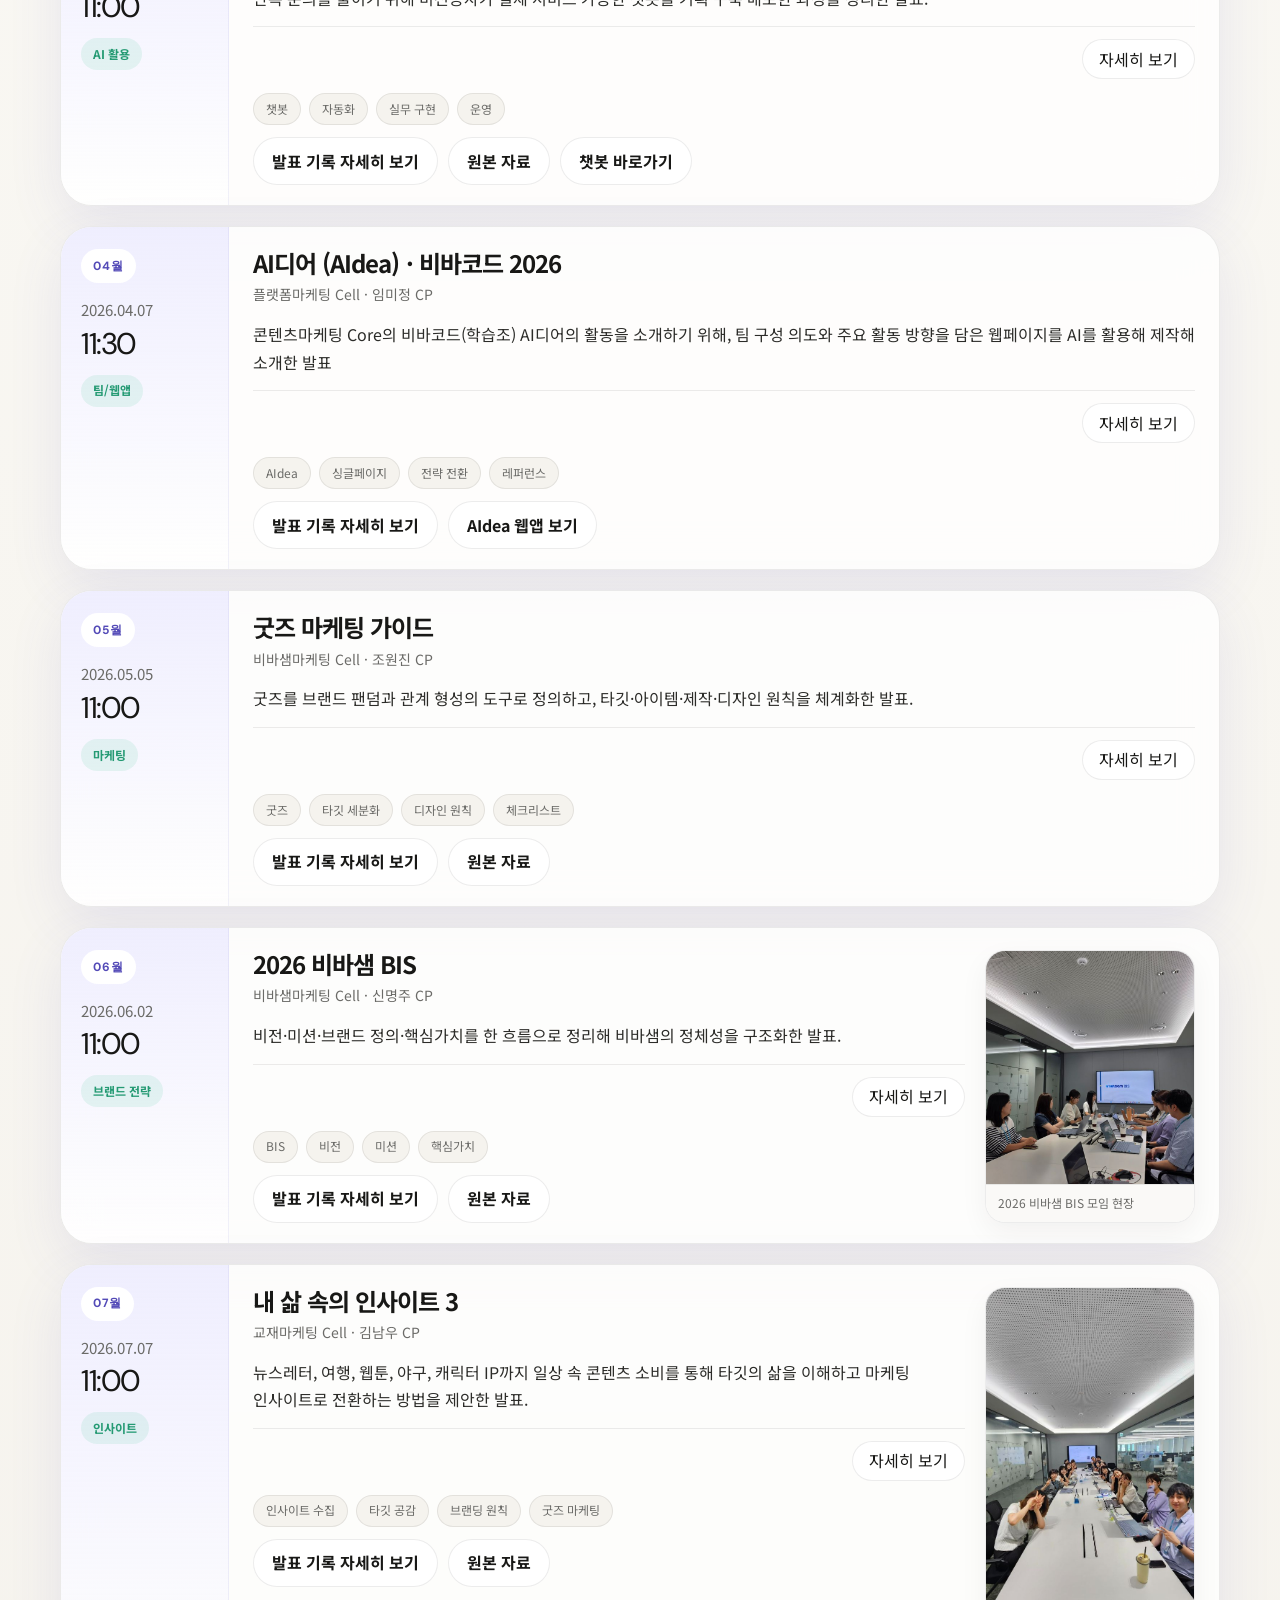
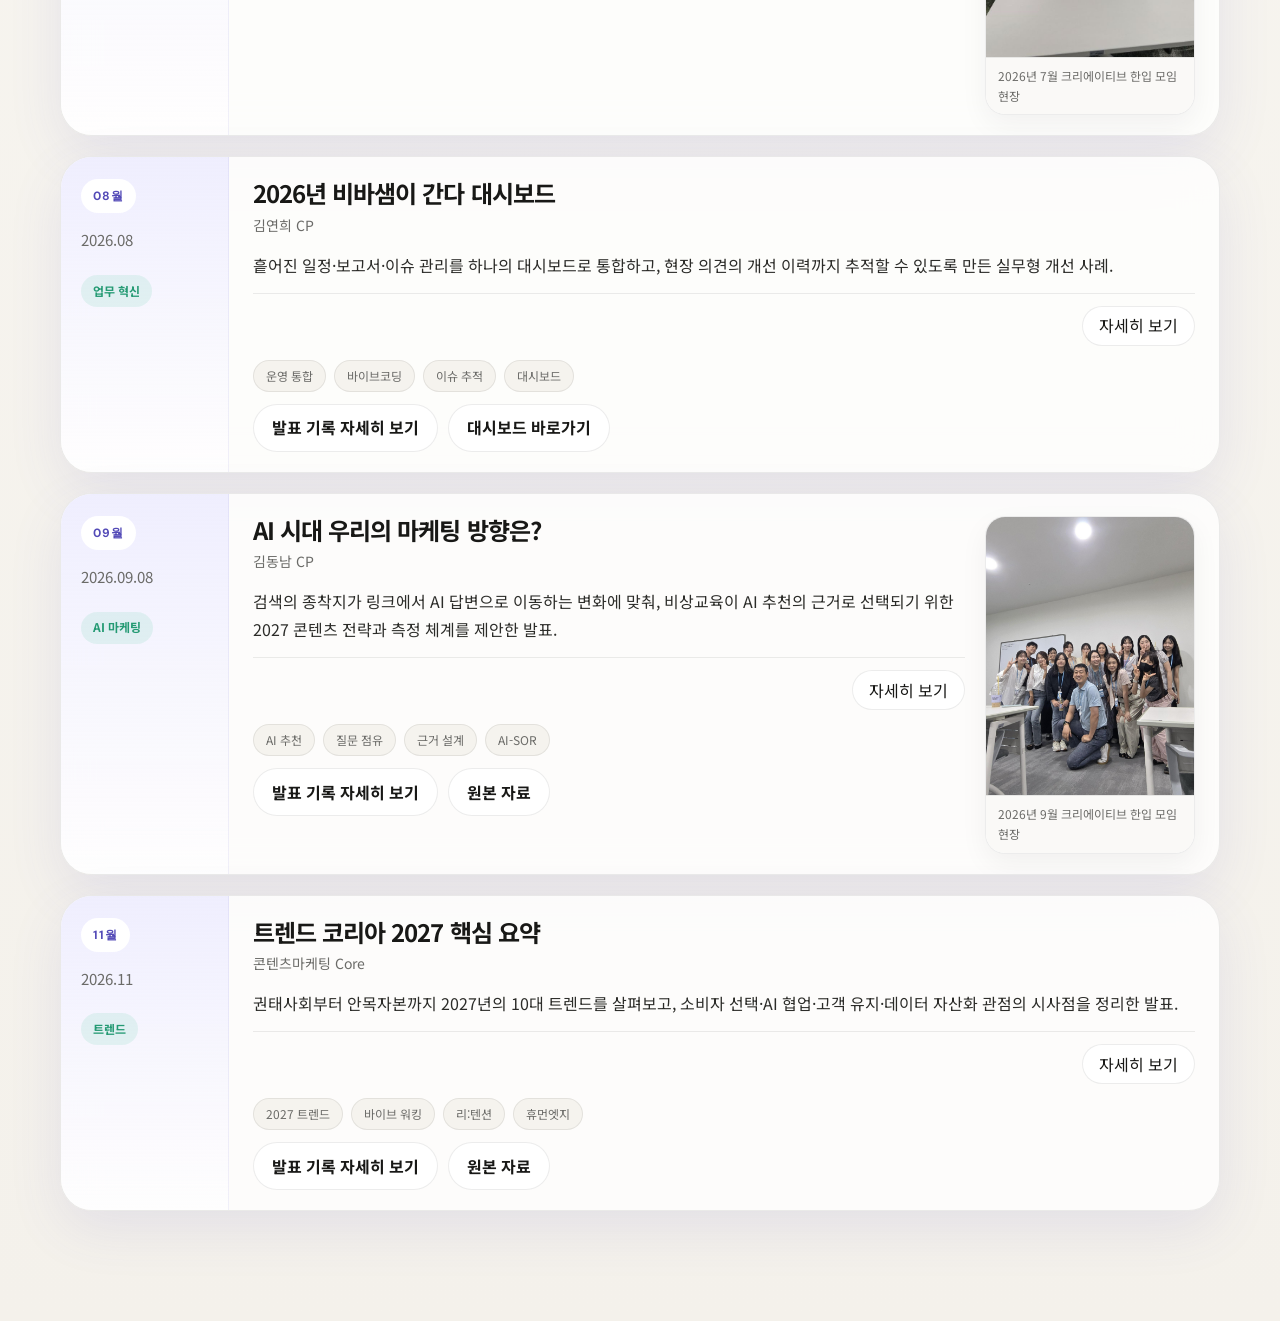
==== commit b074f3fd: "Update index.html" ====
--- a/index.html
+++ b/index.html
@@ -4,7 +4,7 @@
   <meta charset="UTF-8" />
   <meta name="viewport" content="width=device-width, initial-scale=1.0" />
   <title>크리에이티브 한입 · 2026 발표 아카이브</title>
-  <meta name="description" content="2026년 3월부터 9월까지의 Creative Bite 발표를 주제별 상세 페이지로 연결하는 웹앱" />
+  <meta name="description" content="2026년 3월부터 11월까지의 Creative Bite 발표를 주제별 상세 페이지로 연결하는 웹앱" />
   <link rel="preconnect" href="https://fonts.googleapis.com" />
   <link rel="preconnect" href="https://fonts.gstatic.com" crossorigin />
   <link href="https://fonts.googleapis.com/css2?family=DM+Sans:wght@400;500;700;800&family=Noto+Sans+KR:wght@300;400;500;700;800&display=swap" rel="stylesheet" />
@@ -30,13 +30,13 @@
   <main id="top">
     <section class="hero reveal">
       <div class="container hero-inner">
-        <p class="hero-kicker">2026.03. — 2026.09.</p>
+        <p class="hero-kicker">2026.03. — 2026.11.</p>
         <h1>크리에이티브 한입<br /><span>발표 아카이브</span></h1>
         <p class="hero-desc">크리에이티브 한입은 콘텐츠마케팅 Core에서의 각종 시사점을 주제로 선정해 월간으로 소통하고, 모두 함께 점심 식사를 나누는 자리를 의미합니다. 이 웹앱에서는 발표된 주제와 요약된 내용을 바로 확인할 수 있으며, 원본 PDF 열기 버튼을 통해 발표에 사용된 자료도 함께 열람할 수 있습니다.</p>
         <div class="hero-stats">
-          <article class="stat-card"><strong>8</strong><span>발표 주제</span></article>
-          <article class="stat-card"><strong>8</strong><span>상세 페이지</span></article>
-          <article class="stat-card"><strong>6</strong><span>발표 자료</span></article>
+          <article class="stat-card"><strong>9</strong><span>발표 주제</span></article>
+          <article class="stat-card"><strong>9</strong><span>상세 페이지</span></article>
+          <article class="stat-card"><strong>7</strong><span>발표 자료</span></article>
           <article class="stat-card"><strong>3</strong><span>웹앱 바로가기</span></article>
         </div>
       </div>
@@ -58,6 +58,7 @@
             <button class="filter-chip" type="button" data-filter="07">7월</button>
             <button class="filter-chip" type="button" data-filter="08">8월</button>
             <button class="filter-chip" type="button" data-filter="09">9월</button>
+            <button class="filter-chip" type="button" data-filter="11">11월</button>
           </div>
         </div>
         <div id="sessionGrid" class="session-grid"></div>
@@ -71,7 +72,8 @@
 
 sessions.push(
   {"id":"s7","slug":"session-07-going-vivasam.html","month":"08","date":"2026.08","time":"","type":"업무 혁신","title":"2026년 비바샘이 간다 대시보드","speaker":"김연희 CP","summary":"흩어진 일정·보고서·이슈 관리를 하나의 대시보드로 통합하고, 현장 의견의 개선 이력까지 추적할 수 있도록 만든 실무형 개선 사례.","overview":"‘비바샘이 간다’ 운영 과정에서 팀즈와 셰어포인트에 나뉘어 있던 일정, 결과 보고서, 주요 이슈와 조치 현황을 한 화면에 모았습니다. 비개발자가 바이브코딩으로 직접 구현해 확인 단계를 줄이고 현장 의견이 실제 개선으로 이어지는 과정을 추적 가능하게 만든 프로젝트입니다.","cover":"","sheet":"","tags":["운영 통합","바이브코딩","이슈 추적","대시보드"],"points":["팀즈·셰어포인트 기반 관리에서 발생한 확인 비효율 개선","별도 개발 리소스 없이 실제 작동하는 운영 페이지 완성","확인의 불편함과 개선 이력 부재를 기능 설계로 해결"],"links":[["대시보드 바로가기","https://goingvivasam.vercel.app/"]]},
-  {"id":"s8","slug":"session-08-ai-recommendation.html","month":"09","date":"2026.09.08","time":"","type":"AI 마케팅","title":"AI 시대 우리의 마케팅 방향은?","speaker":"김동남 CP","summary":"검색의 종착지가 링크에서 AI 답변으로 이동하는 변화에 맞춰, 비상교육이 AI 추천의 근거로 선택되기 위한 2027 콘텐츠 전략과 측정 체계를 제안한 발표.","overview":"고객이 검색 결과를 클릭하는 단계에서 AI가 비교하고 추천하는 단계로 이동하고 있다는 문제의식에서 출발합니다. 공식 정보, 전문 콘텐츠, 실제 후기, 상품 데이터의 일관성을 높이고 고객 질문을 기준으로 콘텐츠를 설계해 AI 답변의 추천 후보에 진입하는 전략을 설명합니다.","cover":"","sheet":"","pdf_asset":"./2027_AI_Recommendation_Marketing_Briefing_FINAL.pptx","hero_image":"./assets/images/s8-ai-meeting.jpg","hero_image_alt":"2026년 9월 크리에이티브 한입 모임 사진","hero_image_caption":"2026년 9월 크리에이티브 한입 모임 현장","tags":["AI 추천","질문 점유","근거 설계","AI-SOR"],"points":["AI를 별도 운영 채널이 아니라 여러 근거 채널이 만드는 결과 채널로 정의","고객의 실제 질문을 콘텐츠 기획과 성과 측정의 공통 단위로 제안","AI-SOR = 자사 브랜드 추천 응답 수 ÷ 전체 추천형 응답 수 × 100"],"links":[["발표 자료 열기","./2027_AI_Recommendation_Marketing_Briefing_FINAL.pptx"]]}
+  {"id":"s8","slug":"session-08-ai-recommendation.html","month":"09","date":"2026.09.08","time":"","type":"AI 마케팅","title":"AI 시대 우리의 마케팅 방향은?","speaker":"김동남 CP","summary":"검색의 종착지가 링크에서 AI 답변으로 이동하는 변화에 맞춰, 비상교육이 AI 추천의 근거로 선택되기 위한 2027 콘텐츠 전략과 측정 체계를 제안한 발표.","overview":"고객이 검색 결과를 클릭하는 단계에서 AI가 비교하고 추천하는 단계로 이동하고 있다는 문제의식에서 출발합니다. 공식 정보, 전문 콘텐츠, 실제 후기, 상품 데이터의 일관성을 높이고 고객 질문을 기준으로 콘텐츠를 설계해 AI 답변의 추천 후보에 진입하는 전략을 설명합니다.","cover":"","sheet":"","pdf_asset":"./assets/pdfs/2027_AI_Recommendation_Marketing_Briefing_FINAL.pptx","hero_image":"./assets/images/s8-ai-meeting.jpg","hero_image_alt":"2026년 9월 크리에이티브 한입 모임 사진","hero_image_caption":"2026년 9월 크리에이티브 한입 모임 현장","tags":["AI 추천","질문 점유","근거 설계","AI-SOR"],"points":["AI를 별도 운영 채널이 아니라 여러 근거 채널이 만드는 결과 채널로 정의","고객의 실제 질문을 콘텐츠 기획과 성과 측정의 공통 단위로 제안","AI-SOR = 자사 브랜드 추천 응답 수 ÷ 전체 추천형 응답 수 × 100"],"links":[["발표 자료 열기","./assets/pdfs/2027_AI_Recommendation_Marketing_Briefing_FINAL.pptx"]]},
+  {"id":"s9","slug":"session-09-trend-korea-2027.html","month":"11","date":"2026.11","time":"","type":"트렌드","title":"트렌드 코리아 2027 핵심 요약","speaker":"콘텐츠마케팅 Core","summary":"권태사회부터 안목자본까지 2027년의 10대 트렌드를 살펴보고, 소비자 선택·AI 협업·고객 유지·데이터 자산화 관점의 시사점을 정리한 발표.","overview":"2027년을 설명하는 10가지 키워드를 소비자 행동, 제품 경험, 조직 운영, 고객 관계의 변화로 나눠 이해합니다. 특히 해봄경제·저장인류·바이브 워킹·리:텐션·휴먼엣지는 AI 시대의 실행 방식과 콘텐츠마케팅의 역할을 함께 돌아보게 합니다.","cover":"","sheet":"","pdf_asset":"./assets/pdfs/Trend_Korea_2027_Core_Summary.pptx","tags":["2027 트렌드","바이브 워킹","리:텐션","휴먼엣지"],"points":["완벽한 계획보다 작은 실행과 학습의 축적이 중요해지는 해봄경제","고객과 조직의 기록을 재사용 가능한 데이터 자산으로 전환하는 저장인류","신규 고객 획득보다 다시 돌아올 이유를 설계하는 리:텐션"],"links":[["발표 자료 열기","./assets/pdfs/Trend_Korea_2027_Core_Summary.pptx"]]}
 );
 
 function cardTemplate(session){
@@ -85,7 +87,7 @@
     ? '원본 자료'
     : ((resourceName.includes('웹앱') || resourceName.includes('대시보드') || resourceName.includes('바로가기')) ? resourceName : '원본 자료');
   const resourceBtn = primaryLink
-    ? `<a class="topic-btn secondary" href="https://contents-marketing-ch.vercel.app/${primaryLink}" target="_blank" rel="noreferrer">${primaryLabel}</a>`
+    ? `<a class="topic-btn secondary" href="${primaryLink}" target="_blank" rel="noopener noreferrer">${primaryLabel}</a>`
     : '';
   const chatbotLink = session.links && session.links.length
     ? session.links.find(link => link[0].includes('챗봇'))
